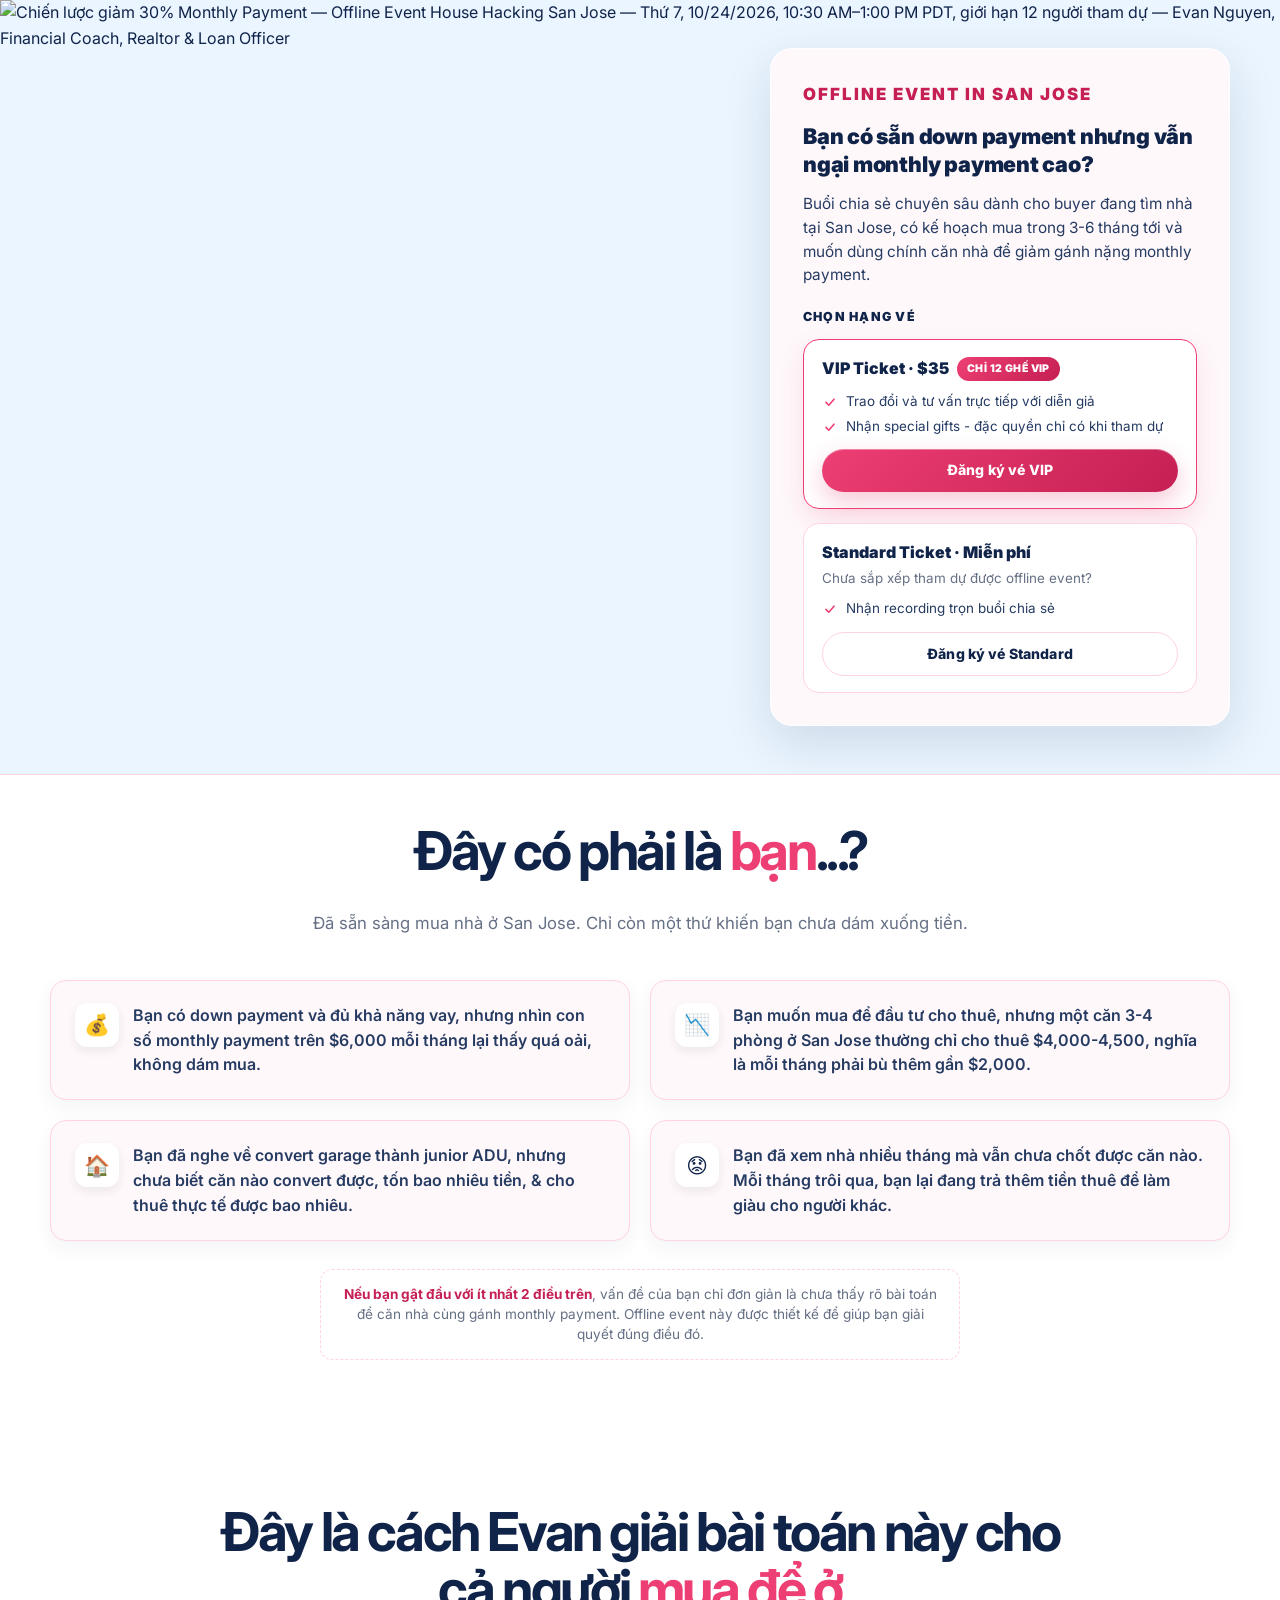
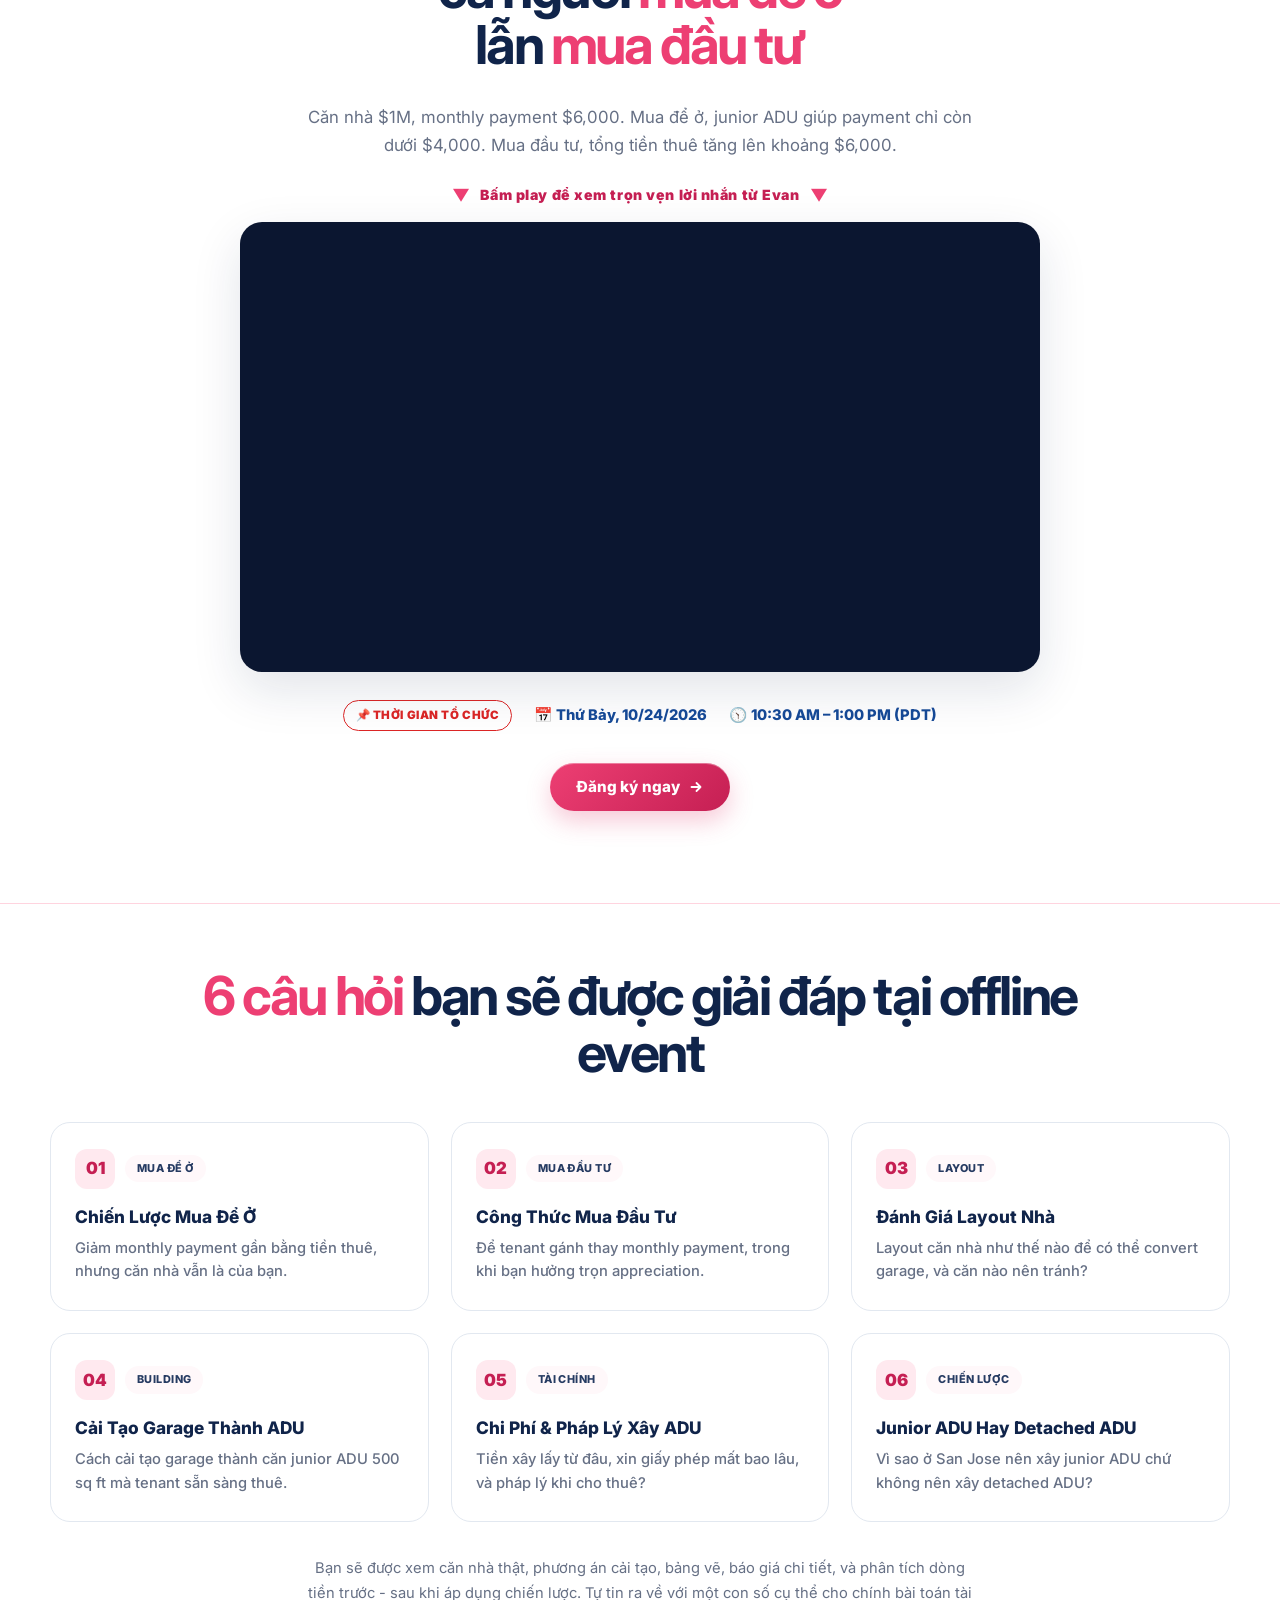
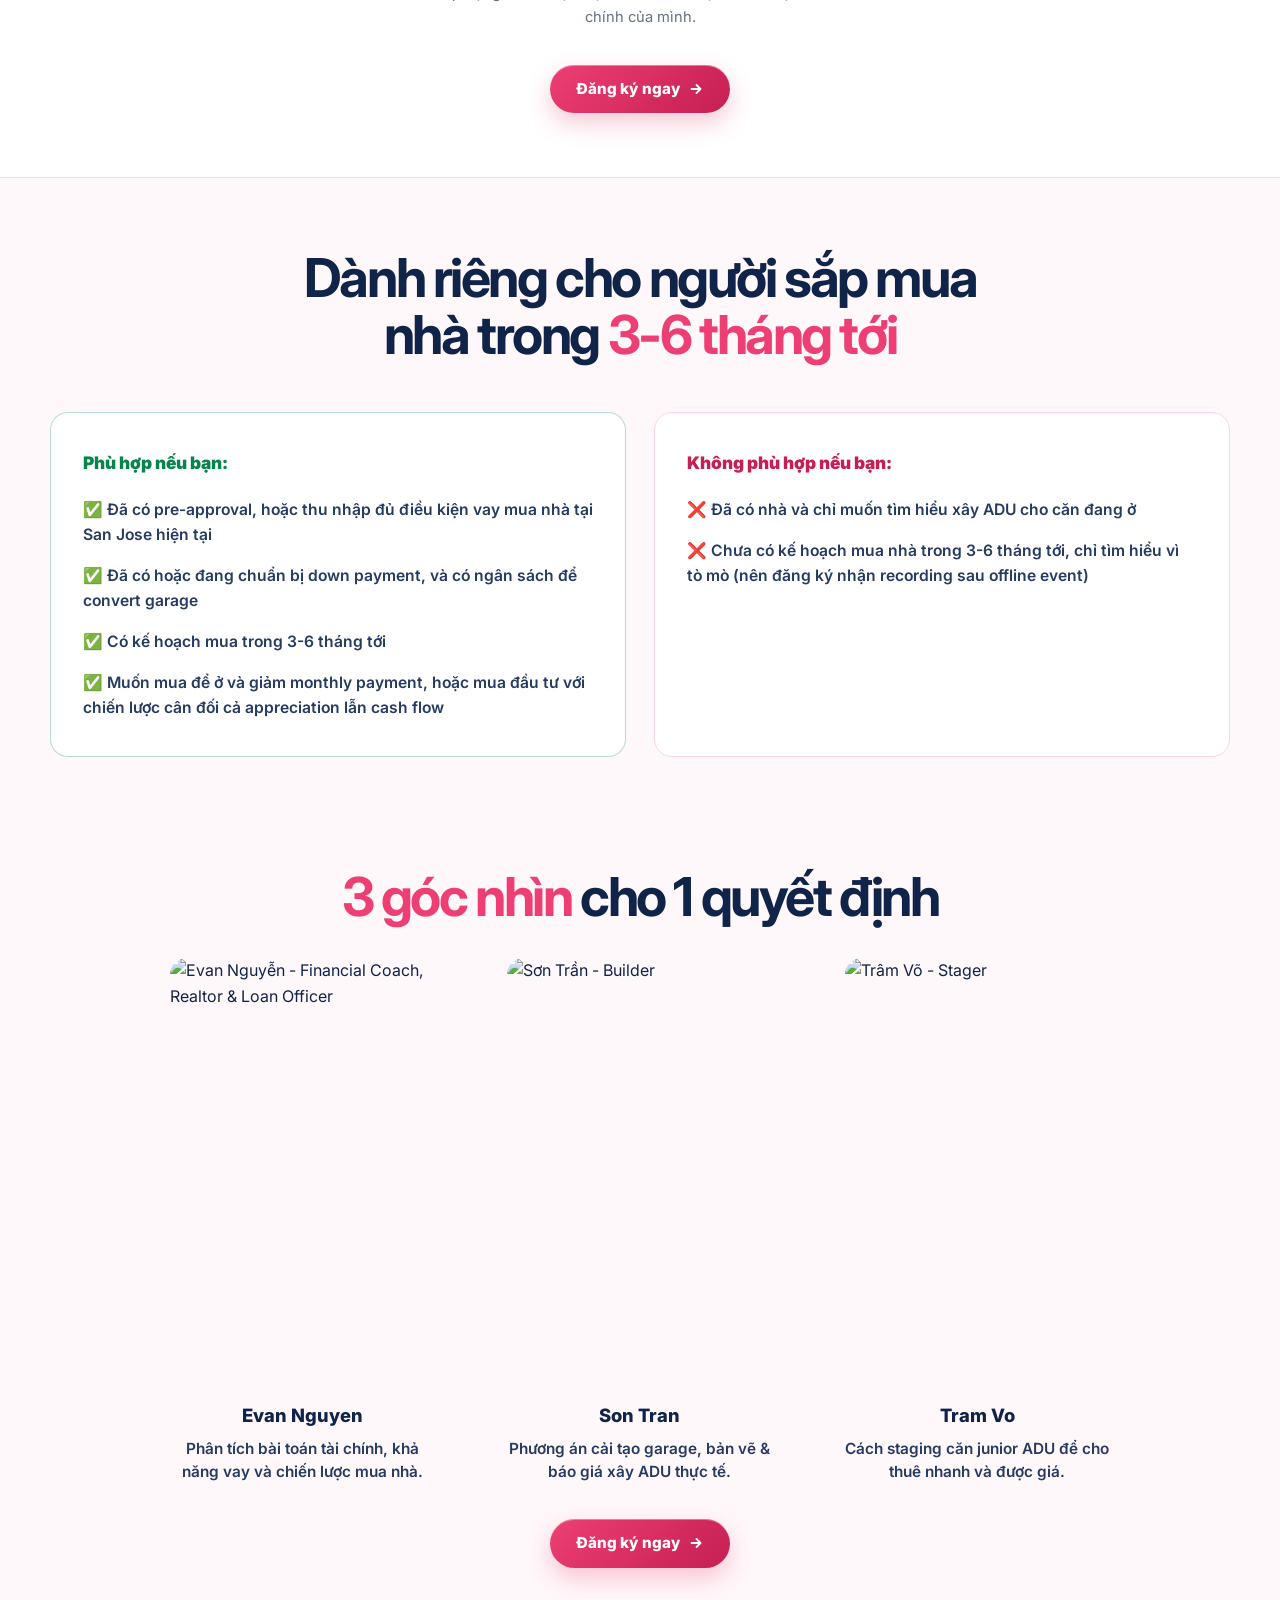
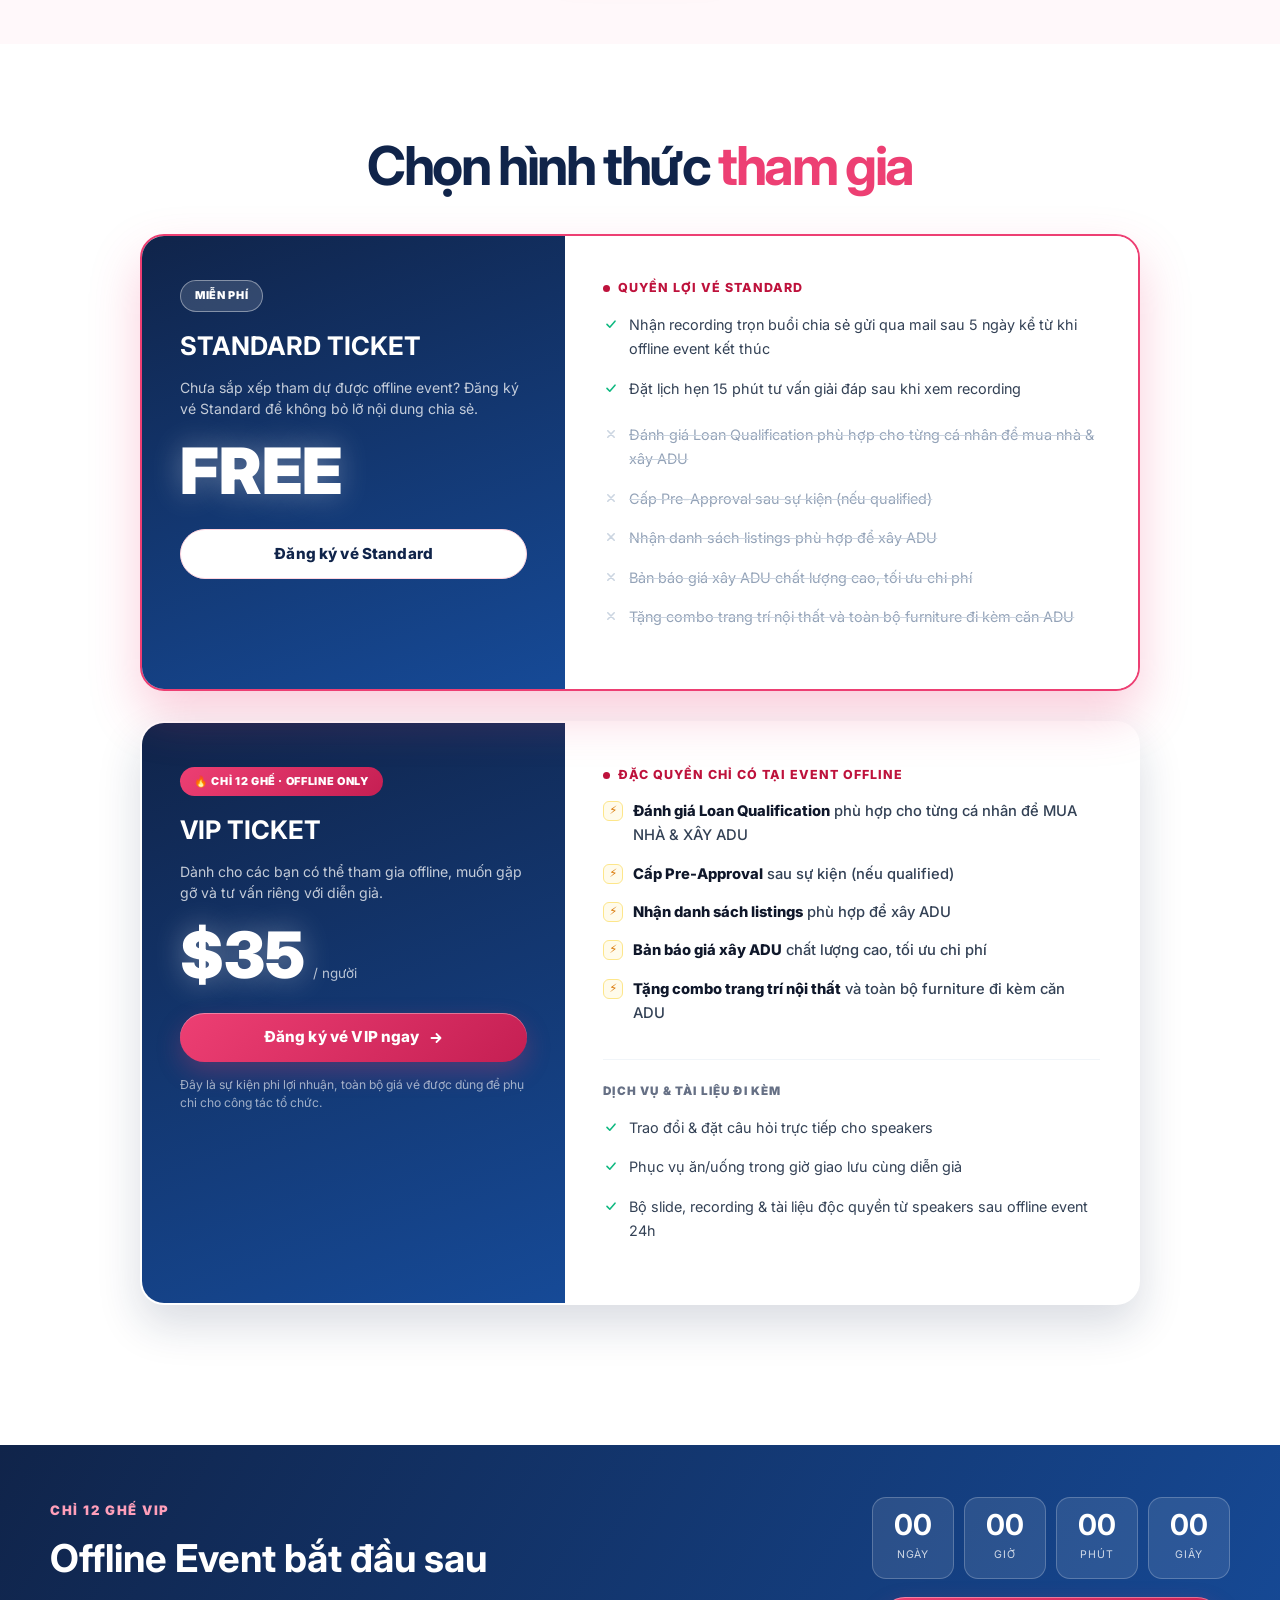
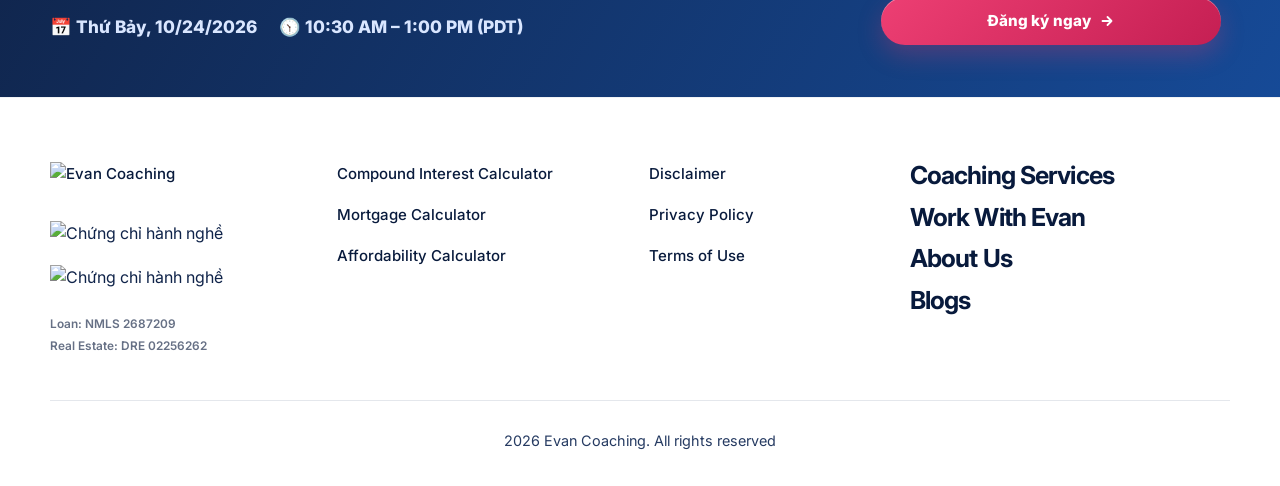
==== index.html @ 634e678f "Scroll hero ticket CTAs to their matching ticket card Give the Standard/VIP ticket cards ids and poi" ====
<!doctype html>
<html lang="vi">
<head>
  <meta charset="utf-8">
  <meta name="viewport" content="width=device-width,initial-scale=1">
  <title>Chiến Lược Mua Nhà Năm 2026 &amp; Giải Pháp Giảm 30% Monthly Payment</title>
  <meta name="description" content="Sự kiện House Hacking tại San Jose: chiến lược convert garage để giảm payment và tối ưu dòng tiền bất động sản.">
  <link rel="icon" href="./favicon.svg" type="image/svg+xml">
  <link rel="stylesheet" href="./styles.css">
  <!-- Meta Pixel Code -->
  <script src="/pixel-base.js"></script>
  <!-- End Meta Pixel Code -->
  <meta name="facebook-domain-verification" content="yif4pn6jmmkmnl0z7to4bw7xa4xt41" />
  <!-- Start of HubSpot Embed Code -->
  <script type="text/javascript" id="hs-script-loader" async defer src="//js.hs-scripts.com/43616350.js"></script>
  <!-- End of HubSpot Embed Code -->
</head>
<body>
<noscript><img height="1" width="1" style="display:none"
src="https://www.facebook.com/tr?id=529476062863594&ev=PageView&noscript=1"
/></noscript>
  <main>
    <section class="hero" id="event-hero" aria-labelledby="mobile-hero-title">
      <style>
        @media (max-width: 767px) {
          #event-hero .hero-shell { text-align: center; }
          #event-hero .hero-mobile-copy { text-align: center; }
          #event-hero .hero-mobile-copy .event-pill,
          #event-hero #mobile-hero-title,
          #event-hero .hero-mobile-copy .hero-subtitle,
          #event-hero .hero-mobile-highlights { display: none !important; }
          #event-hero .hero-info { margin-top: 28px; text-align: left; }
        }
      </style>
      <picture>
        <source media="(min-width: 768px)" srcset="https://cdn.prod.website-files.com/65b4f55f4b8e99cd2da141c5/6ab639b26febecf0d09ad332_lp-new-hero.webp">
        <img class="hero-bg" src="https://cdn.prod.website-files.com/65b4f55f4b8e99cd2da141c5/6ab639b1a31d9735600d4b42_OPT%20-%20Social.webp" alt="Chiến lược giảm 30% Monthly Payment — Offline Event House Hacking San Jose — Thứ 7, 10/24/2026, 10:30 AM–1:00 PM PDT, giới hạn 12 người tham dự — Evan Nguyen, Financial Coach, Realtor &amp; Loan Officer">
      </picture>
      <div class="container hero-shell">
        <div class="hero-mobile-copy">
          <img class="mobile-brand-logo" src="https://ik.imagekit.io/evancoaching/Event%20Offline%2010.26/Logo%20EVC.png" alt="Evan Coaching">
          <img class="mobile-hero-poster" src="https://cdn.prod.website-files.com/65b4f55f4b8e99cd2da141c5/6ab639b1a31d9735600d4b42_OPT%20-%20Social.webp" alt="Offline Event House Hacking San Jose">
          <span class="event-pill">OFFLINE EVENT · SAN JOSE</span>
          <div id="mobile-hero-title">
            <span class="headline-lead">Chiến lược giảm</span>
            <strong>30%</strong>
            <span class="headline-payment">Monthly payment</span>
          </div>
          <p class="hero-subtitle">House Hacking: mua nhà và convert garage để căn nhà cùng bạn gánh mortgage.</p>
          <ul class="hero-mobile-highlights">
            <li>Giảm áp lực payment</li>
            <li>Tối ưu dòng tiền</li>
            <li>Case study cùng Builder</li>
          </ul>
        </div>
        <div class="hero-info">
          <p class="eyebrow">Offline event in San Jose</p>
          <p class="hero-info-title">Bạn có sẵn down payment nhưng vẫn ngại monthly payment cao?</p>
          <p class="hero-info-subtitle">Buổi chia sẻ chuyên sâu dành cho buyer đang tìm nhà tại San Jose, có kế hoạch mua trong 3-6 tháng tới và muốn dùng chính căn nhà để giảm gánh nặng monthly payment.</p>
          <p class="hero-ticket-label">Chọn hạng vé</p>
          <div class="hero-ticket-cards">
            <article class="hero-ticket-card hero-ticket-vip">
              <div class="hero-ticket-card-head">
                <h3>VIP Ticket · $35</h3>
                <span class="hero-ticket-badge">Chỉ 12 ghế VIP</span>
              </div>
              <ul class="hero-ticket-list">
                <li><svg class="hero-ticket-check" width="16" height="16" viewBox="0 0 20 20" fill="none" aria-hidden="true"><path d="M5 10.5L8.5 14L15 6.5" stroke="currentColor" stroke-width="2" stroke-linecap="round" stroke-linejoin="round"/></svg><span>Trao đổi và tư vấn trực tiếp với diễn giả</span></li>
                <li><svg class="hero-ticket-check" width="16" height="16" viewBox="0 0 20 20" fill="none" aria-hidden="true"><path d="M5 10.5L8.5 14L15 6.5" stroke="currentColor" stroke-width="2" stroke-linecap="round" stroke-linejoin="round"/></svg><span>Nhận special gifts - đặc quyền chỉ có khi tham dự</span></li>
              </ul>
              <a class="btn full" href="#ticket-vip" data-track-content="hero-vip-ticket">Đăng ký vé VIP</a>
            </article>
            <article class="hero-ticket-card hero-ticket-standard">
              <h3>Standard Ticket · Miễn phí</h3>
              <p class="hero-ticket-note">Chưa sắp xếp tham dự được offline event?</p>
              <ul class="hero-ticket-list">
                <li><svg class="hero-ticket-check" width="16" height="16" viewBox="0 0 20 20" fill="none" aria-hidden="true"><path d="M5 10.5L8.5 14L15 6.5" stroke="currentColor" stroke-width="2" stroke-linecap="round" stroke-linejoin="round"/></svg><span>Nhận recording trọn buổi chia sẻ</span></li>
              </ul>
              <a class="btn secondary full" href="#ticket-standard" data-track-content="hero-standard-ticket">Đăng ký vé Standard</a>
            </article>
          </div>
        </div>
      </div>
    </section>

    <section class="who-section" aria-labelledby="who-title">
      <div class="container">
        <h2 class="section-title" id="who-title">Đây có phải là <span class="accent">bạn</span>...?</h2>
        <p class="section-lede">Đã sẵn sàng mua nhà ở San Jose. Chỉ còn một thứ khiến bạn chưa dám xuống tiền.</p>
        <div class="who-grid reveal-grid">
          <article class="who-card reveal-card"><span class="who-icon">💰</span><p>Bạn có down payment và đủ khả năng vay, nhưng nhìn con số monthly payment trên $6,000 mỗi tháng lại thấy quá oải, không dám mua.</p></article>
          <article class="who-card reveal-card"><span class="who-icon">📉</span><p>Bạn muốn mua để đầu tư cho thuê, nhưng một căn 3-4 phòng ở San Jose thường chỉ cho thuê $4,000-4,500, nghĩa là mỗi tháng phải bù thêm gần $2,000.</p></article>
          <article class="who-card reveal-card"><span class="who-icon">🏠</span><p>Bạn đã nghe về convert garage thành junior ADU, nhưng chưa biết căn nào convert được, tốn bao nhiêu tiền, &amp; cho thuê thực tế được bao nhiêu.</p></article>
          <article class="who-card reveal-card"><span class="who-icon">😟</span><p>Bạn đã xem nhà nhiều tháng mà vẫn chưa chốt được căn nào. Mỗi tháng trôi qua, bạn lại đang trả thêm tiền thuê để làm giàu cho người khác.</p></article>
        </div>
        <p class="fit-note"><strong>Nếu bạn gật đầu với ít nhất 2 điều trên</strong>, vấn đề của bạn chỉ đơn giản là chưa thấy rõ bài toán để căn nhà cùng gánh monthly payment. Offline event này được thiết kế để giúp bạn giải quyết đúng điều đó.</p>
      </div>
    </section>

    <section class="countdown-section">
      <div class="container countdown-grid">
        <div>
          <p class="eyebrow">Chỉ 12 ghế VIP</p>
          <h2>Offline Event bắt đầu sau</h2>
          <div class="event-details prominent-details">
            <span>📅 Thứ Bảy, 10/24/2026</span>
            <span>🕥 10:30 AM – 1:00 PM (PDT)</span>
          </div>
        </div>
        <div class="countdown-timer-col">
          <div class="timer" data-countdown aria-label="Thời gian còn lại">
            <div class="time-box"><strong data-days>00</strong><span>NGÀY</span></div>
            <div class="time-box"><strong data-hours>00</strong><span>GIỜ</span></div>
            <div class="time-box"><strong data-minutes>00</strong><span>PHÚT</span></div>
            <div class="time-box"><strong data-seconds>00</strong><span>GIÂY</span></div>
          </div>
          <a class="btn countdown-cta" href="#ticket" data-track-content="countdown-cta">Đăng ký ngay<svg class="btn-arrow" width="16" height="16" viewBox="0 0 16 16" fill="none" aria-hidden="true"><path d="M3.5 8H12.5M12.5 8L8.5 4M12.5 8L8.5 12" stroke="currentColor" stroke-width="1.8" stroke-linecap="round" stroke-linejoin="round"/></svg></a>
        </div>
      </div>
    </section>

    <section class="solution-section">
      <div class="container">
        <h2 class="section-title">Đây là cách Evan giải bài toán này cho cả người <span class="accent">mua để ở</span><br class="line-break-desktop"> lẫn <span class="accent">mua đầu tư</span></h2>
        <p class="section-lede">Căn nhà $1M, monthly payment $6,000. Mua để ở, junior ADU giúp payment chỉ còn dưới $4,000. Mua đầu tư, tổng tiền thuê tăng lên khoảng $6,000.</p>
        <p class="video-hook"><span aria-hidden="true">▼</span> Bấm play để xem trọn vẹn lời nhắn từ Evan <span aria-hidden="true">▼</span></p>
        <div class="video-wrap">
          <iframe id="event-video" title="Video chiến lược House Hacking của Evan" src="https://player.vdocipher.com/v2/?otp=20160313versASE3232lh6zQ0vHzxX0xeXJzwF3TpNTN5ukqBciKtCC2L38oEy0e&amp;playbackInfo=eyJ2aWRlb0lkIjoiMmQyZjBlOGM2ZDViNDJjYjhmODJjMmY3NmJjZWQxOGQifQ==" allow="encrypted-media; picture-in-picture" referrerpolicy="strict-origin-when-cross-origin" allowfullscreen></iframe>
        </div>
        <div class="video-pin-info">
          <span class="video-pin-badge">📌 Thời gian tổ chức</span>
          <span class="video-pin-item">📅 <strong>Thứ Bảy, 10/24/2026</strong></span>
          <span class="video-pin-item">🕥 <strong>10:30 AM – 1:00 PM (PDT)</strong></span>
        </div>
        <a class="btn video-cta" href="#ticket" data-track-content="solution-cta">Đăng ký ngay<svg class="btn-arrow" width="16" height="16" viewBox="0 0 16 16" fill="none" aria-hidden="true"><path d="M3.5 8H12.5M12.5 8L8.5 4M12.5 8L8.5 12" stroke="currentColor" stroke-width="1.8" stroke-linecap="round" stroke-linejoin="round"/></svg></a>
      </div>
    </section>

    <section class="agenda-section" aria-labelledby="agenda-title">
      <div class="container">
        <div class="agenda-head">
          <h2 class="section-title" id="agenda-title"><span class="accent">6 câu hỏi</span> bạn sẽ được giải đáp tại offline event</h2>
        </div>
        <div class="agenda-grid">
          <article class="agenda-card reveal-card">
            <div class="agenda-card-head">
              <span class="agenda-num">01</span>
              <span class="agenda-tag">Mua để ở</span>
            </div>
            <h3>Chiến Lược Mua Để Ở</h3>
            <p>Giảm monthly payment gần bằng tiền thuê, nhưng căn nhà vẫn là của bạn.</p>
          </article>
          <article class="agenda-card reveal-card">
            <div class="agenda-card-head">
              <span class="agenda-num">02</span>
              <span class="agenda-tag">Mua đầu tư</span>
            </div>
            <h3>Công Thức Mua Đầu Tư</h3>
            <p>Để tenant gánh thay monthly payment, trong khi bạn hưởng trọn appreciation.</p>
          </article>
          <article class="agenda-card reveal-card">
            <div class="agenda-card-head">
              <span class="agenda-num">03</span>
              <span class="agenda-tag">Layout</span>
            </div>
            <h3>Đánh Giá Layout Nhà</h3>
            <p>Layout căn nhà như thế nào để có thể convert garage, và căn nào nên tránh?</p>
          </article>
          <article class="agenda-card reveal-card">
            <div class="agenda-card-head">
              <span class="agenda-num">04</span>
              <span class="agenda-tag">Building</span>
            </div>
            <h3>Cải Tạo Garage Thành ADU</h3>
            <p>Cách cải tạo garage thành căn junior ADU 500 sq ft mà tenant sẵn sàng thuê.</p>
          </article>
          <article class="agenda-card reveal-card">
            <div class="agenda-card-head">
              <span class="agenda-num">05</span>
              <span class="agenda-tag">Tài chính</span>
            </div>
            <h3>Chi Phí &amp; Pháp Lý Xây ADU</h3>
            <p>Tiền xây lấy từ đâu, xin giấy phép mất bao lâu, và pháp lý khi cho thuê?</p>
          </article>
          <article class="agenda-card reveal-card">
            <div class="agenda-card-head">
              <span class="agenda-num">06</span>
              <span class="agenda-tag">Chiến lược</span>
            </div>
            <h3>Junior ADU Hay Detached ADU</h3>
            <p>Vì sao ở San Jose nên xây junior ADU chứ không nên xây detached ADU?</p>
          </article>
        </div>
        <p class="agenda-note">Bạn sẽ được xem căn nhà thật, phương án cải tạo, bảng vẽ, báo giá chi tiết, và phân tích dòng tiền trước - sau khi áp dụng chiến lược. Tự tin ra về với một con số cụ thể cho chính bài toán tài chính của mình.</p>
        <div class="agenda-cta-wrap">
          <a href="#ticket" class="btn agenda-cta" data-track-content="agenda-cta">Đăng ký ngay<svg class="btn-arrow" width="16" height="16" viewBox="0 0 16 16" fill="none" aria-hidden="true"><path d="M3.5 8H12.5M12.5 8L8.5 4M12.5 8L8.5 12" stroke="currentColor" stroke-width="1.8" stroke-linecap="round" stroke-linejoin="round"/></svg></a>
        </div>
      </div>
    </section>

    <section class="audience-section" aria-labelledby="audience-title">
      <div class="container">
        <h2 class="section-title" id="audience-title">Dành riêng cho người sắp mua nhà trong <span class="accent">3-6 tháng tới</span></h2>
        <div class="audience-grid">
          <div class="audience-col audience-fit">
            <span class="audience-col-title">Phù hợp nếu bạn:</span>
            <ul class="audience-list">
              <li>✅ Đã có pre-approval, hoặc thu nhập đủ điều kiện vay mua nhà tại San Jose hiện tại</li>
              <li>✅ Đã có hoặc đang chuẩn bị down payment, và có ngân sách để convert garage</li>
              <li>✅ Có kế hoạch mua trong 3-6 tháng tới</li>
              <li>✅ Muốn mua để ở và giảm monthly payment, hoặc mua đầu tư với chiến lược cân đối cả appreciation lẫn cash flow</li>
            </ul>
          </div>
          <div class="audience-col audience-unfit">
            <span class="audience-col-title">Không phù hợp nếu bạn:</span>
            <ul class="audience-list">
              <li>❌ Đã có nhà và chỉ muốn tìm hiểu xây ADU cho căn đang ở</li>
              <li>❌ Chưa có kế hoạch mua nhà trong 3-6 tháng tới, chỉ tìm hiểu vì tò mò (nên đăng ký nhận recording sau offline event)</li>
            </ul>
          </div>
        </div>
      </div>
    </section>

    <section class="speakers-section" aria-labelledby="speakers-title">
      <div class="container">
        <div class="speakers-head">
          <h2 class="section-title" id="speakers-title"><span class="accent">3 góc nhìn</span> cho 1 quyết định</h2>
        </div>
        <div class="speaker-grid" aria-label="Diễn giả của sự kiện House Hacking San Jose">
          <article class="speaker-card reveal-card">
            <img src="https://cdn.prod.website-files.com/65b4f55f4b8e99cd2da141c5/6ab6ae3ecdbe343dc570ac61_speaker%20(2).png" alt="Evan Nguyễn - Financial Coach, Realtor & Loan Officer" loading="lazy">
            <div class="speaker-caption"><strong>Evan Nguyen</strong><span>Phân tích bài toán tài chính, khả năng vay và chiến lược mua nhà.</span></div>
          </article>
          <article class="speaker-card reveal-card">
            <img src="https://cdn.prod.website-files.com/65b4f55f4b8e99cd2da141c5/6ab6ae3e894e95e5b047d0b3_speaker%20(1).png" alt="Sơn Trần - Builder" loading="lazy">
            <div class="speaker-caption"><strong>Son Tran</strong><span>Phương án cải tạo garage, bản vẽ &amp; báo giá xây ADU thực tế.</span></div>
          </article>
          <article class="speaker-card reveal-card">
            <img src="https://cdn.prod.website-files.com/65b4f55f4b8e99cd2da141c5/6ab6ae3da67124e1fbed2d55_speaker%20(3).png" alt="Trâm Võ - Stager" loading="lazy">
            <div class="speaker-caption"><strong>Tram Vo</strong><span>Cách staging căn junior ADU để cho thuê nhanh và được giá.</span></div>
          </article>
        </div>
        <div class="agenda-cta-wrap">
          <a href="#ticket" class="btn" data-track-content="speakers-cta">Đăng ký ngay<svg class="btn-arrow" width="16" height="16" viewBox="0 0 16 16" fill="none" aria-hidden="true"><path d="M3.5 8H12.5M12.5 8L8.5 4M12.5 8L8.5 12" stroke="currentColor" stroke-width="1.8" stroke-linecap="round" stroke-linejoin="round"/></svg></a>
        </div>
      </div>
    </section>

    <section class="tickets-section" id="ticket" aria-labelledby="tickets-title">
      <div class="container">
        <div class="tickets-head">
          <h2 class="section-title" id="tickets-title">Chọn hình thức <span class="accent">tham gia</span></h2>
        </div>
        <div class="tickets-cards">
          <article id="ticket-standard" class="ticket-card ticket-card-standard vip-feature-card is-highlighted">
            <div class="vip-feature-left">
              <span class="vip-feature-badge vip-feature-badge-outline">MIỄN PHÍ</span>
              <h3>STANDARD TICKET</h3>
              <p class="vip-feature-sub">Chưa sắp xếp tham dự được offline event? Đăng ký vé Standard để không bỏ lỡ nội dung chia sẻ.</p>
              <div class="price price-lg"><strong>FREE</strong></div>
              <a class="btn secondary full" href="./standard/" data-track-content="standard-ticket">Đăng ký vé Standard</a>
            </div>
            <div class="vip-feature-right">
              <div class="vip-highlight">
                <h4 class="vip-highlight-title">QUYỀN LỢI VÉ STANDARD</h4>
                <ul class="perks">
                  <li><svg class="perk-check" width="16" height="16" viewBox="0 0 20 20" fill="none" aria-hidden="true"><path d="M5 10.5L8.5 14L15 6.5" stroke="currentColor" stroke-width="2" stroke-linecap="round" stroke-linejoin="round"/></svg><span>Nhận recording trọn buổi chia sẻ gửi qua mail sau 5 ngày kể từ khi offline event kết thúc</span></li>
                  <li><svg class="perk-check" width="16" height="16" viewBox="0 0 20 20" fill="none" aria-hidden="true"><path d="M5 10.5L8.5 14L15 6.5" stroke="currentColor" stroke-width="2" stroke-linecap="round" stroke-linejoin="round"/></svg><span>Đặt lịch hẹn 15 phút tư vấn giải đáp sau khi xem recording</span></li>
                </ul>
              </div>
              <ul class="perks-x">
                <li><svg class="perk-x" width="16" height="16" viewBox="0 0 20 20" fill="none" aria-hidden="true"><path d="M6 6L14 14M14 6L6 14" stroke="currentColor" stroke-width="2" stroke-linecap="round" stroke-linejoin="round"/></svg><span>Đánh giá Loan Qualification phù hợp cho từng cá nhân để mua nhà &amp; xây ADU</span></li>
                <li><svg class="perk-x" width="16" height="16" viewBox="0 0 20 20" fill="none" aria-hidden="true"><path d="M6 6L14 14M14 6L6 14" stroke="currentColor" stroke-width="2" stroke-linecap="round" stroke-linejoin="round"/></svg><span>Cấp Pre-Approval sau sự kiện (nếu qualified)</span></li>
                <li><svg class="perk-x" width="16" height="16" viewBox="0 0 20 20" fill="none" aria-hidden="true"><path d="M6 6L14 14M14 6L6 14" stroke="currentColor" stroke-width="2" stroke-linecap="round" stroke-linejoin="round"/></svg><span>Nhận danh sách listings phù hợp để xây ADU</span></li>
                <li><svg class="perk-x" width="16" height="16" viewBox="0 0 20 20" fill="none" aria-hidden="true"><path d="M6 6L14 14M14 6L6 14" stroke="currentColor" stroke-width="2" stroke-linecap="round" stroke-linejoin="round"/></svg><span>Bản báo giá xây ADU chất lượng cao, tối ưu chi phí</span></li>
                <li><svg class="perk-x" width="16" height="16" viewBox="0 0 20 20" fill="none" aria-hidden="true"><path d="M6 6L14 14M14 6L6 14" stroke="currentColor" stroke-width="2" stroke-linecap="round" stroke-linejoin="round"/></svg><span>Tặng combo trang trí nội thất và toàn bộ furniture đi kèm căn ADU</span></li>
              </ul>
            </div>
          </article>
          <article id="ticket-vip" class="ticket-card ticket-card-vip vip-feature-card">
            <div class="vip-feature-left">
              <span class="vip-feature-badge">🔥 CHỈ 12 GHẾ · OFFLINE ONLY</span>
              <h3>VIP TICKET</h3>
              <p class="vip-feature-sub">Dành cho các bạn có thể tham gia offline, muốn gặp gỡ và tư vấn riêng với diễn giả.</p>
              <div class="price price-lg"><strong>$35</strong><span>/ người</span></div>
              <a class="btn full" href="./vip/" data-track-content="vip-ticket">Đăng ký vé VIP ngay<svg class="btn-arrow" width="16" height="16" viewBox="0 0 16 16" fill="none" aria-hidden="true"><path d="M3.5 8H12.5M12.5 8L8.5 4M12.5 8L8.5 12" stroke="currentColor" stroke-width="1.8" stroke-linecap="round" stroke-linejoin="round"/></svg></a>
              <p class="vip-feature-note">Đây là sự kiện phi lợi nhuận, toàn bộ giá vé được dùng để phụ chi cho công tác tổ chức.</p>
            </div>
            <div class="vip-feature-right">
              <div class="vip-highlight">
                <h4 class="vip-highlight-title">ĐẶC QUYỀN CHỈ CÓ TẠI EVENT OFFLINE</h4>
                <ul class="vip-highlight-list">
                  <li><span class="vip-highlight-icon">⚡</span><span><strong>Đánh giá Loan Qualification</strong> phù hợp cho từng cá nhân để MUA NHÀ &amp; XÂY ADU</span></li>
                  <li><span class="vip-highlight-icon">⚡</span><span><strong>Cấp Pre-Approval</strong> sau sự kiện (nếu qualified)</span></li>
                  <li><span class="vip-highlight-icon">⚡</span><span><strong>Nhận danh sách listings</strong> phù hợp để xây ADU</span></li>
                  <li><span class="vip-highlight-icon">⚡</span><span><strong>Bản báo giá xây ADU</strong> chất lượng cao, tối ưu chi phí</span></li>
                  <li><span class="vip-highlight-icon">⚡</span><span><strong>Tặng combo trang trí nội thất</strong> và toàn bộ furniture đi kèm căn ADU</span></li>
                </ul>
              </div>
              <div>
                <h4 class="vip-perks-title">DỊCH VỤ &amp; TÀI LIỆU ĐI KÈM</h4>
                <ul class="perks">
                  <li><svg class="perk-check" width="16" height="16" viewBox="0 0 20 20" fill="none" aria-hidden="true"><path d="M5 10.5L8.5 14L15 6.5" stroke="currentColor" stroke-width="2" stroke-linecap="round" stroke-linejoin="round"/></svg><span>Trao đổi &amp; đặt câu hỏi trực tiếp cho speakers</span></li>
                  <li><svg class="perk-check" width="16" height="16" viewBox="0 0 20 20" fill="none" aria-hidden="true"><path d="M5 10.5L8.5 14L15 6.5" stroke="currentColor" stroke-width="2" stroke-linecap="round" stroke-linejoin="round"/></svg><span>Phục vụ ăn/uống trong giờ giao lưu cùng diễn giả</span></li>
                  <li><svg class="perk-check" width="16" height="16" viewBox="0 0 20 20" fill="none" aria-hidden="true"><path d="M5 10.5L8.5 14L15 6.5" stroke="currentColor" stroke-width="2" stroke-linecap="round" stroke-linejoin="round"/></svg><span>Bộ slide, recording &amp; tài liệu độc quyền từ speakers sau offline event 24h</span></li>
                </ul>
              </div>
            </div>
          </article>
        </div>
      </div>
    </section>

  </main>

  <div class="mobile-sticky-cta" data-mobile-sticky-cta>
    <a class="btn full" href="#ticket" data-track-content="mobile-sticky-cta">Đăng ký ngay<svg class="btn-arrow" width="16" height="16" viewBox="0 0 16 16" fill="none" aria-hidden="true"><path d="M3.5 8H12.5M12.5 8L8.5 4M12.5 8L8.5 12" stroke="currentColor" stroke-width="1.8" stroke-linecap="round" stroke-linejoin="round"/></svg></a>
  </div>

  <footer class="site-footer">
    <div class="container">
      <div class="footer-grid">
        <div class="footer-col footer-brand">
          <a class="footer-logo" href="https://www.evancoaching.net/" aria-label="Evan Coaching"><img src="https://ik.imagekit.io/evancoaching/Event%20Offline%2010.26/Logo%20EVC.png" alt="Evan Coaching"></a>
          <div class="footer-certs">
            <img src="https://ik.imagekit.io/nguyenevc/footer-logo%20(2).png" alt="Chứng chỉ hành nghề" loading="lazy">
            <img src="https://ik.imagekit.io/nguyenevc/footer-logo%20(1).png" alt="Chứng chỉ hành nghề" loading="lazy">
          </div>
          <div class="footer-license">
            <span>Loan: NMLS 2687209</span>
            <span>Real Estate: DRE 02256262</span>
          </div>
        </div>
        <nav class="footer-col" aria-label="Công cụ"><a href="https://compound.evancoaching.net/">Compound Interest Calculator</a><a href="https://mortgage.evancoaching.net/">Mortgage Calculator</a><a href="https://afford.evancoaching.net/">Affordability Calculator</a></nav>
        <nav class="footer-col" aria-label="Pháp lý"><a href="https://www.evancoaching.net/legal-pages/disclaimer">Disclaimer</a><a href="https://www.evancoaching.net/legal-pages/privacy-policy">Privacy Policy</a><a href="https://www.evancoaching.net/legal-pages/terms-of-use">Terms of Use</a></nav>
        <nav class="footer-col footer-primary" aria-label="Evan Coaching"><a href="https://www.evancoaching.net/#coaching">Coaching Services</a><a href="https://www.evanestate.com/">Work With Evan</a><a href="https://evan-coaching.webflow.io/about-us">About Us</a><a href="https://evan-coaching.webflow.io/blog">Blogs</a></nav>
      </div>
      <div class="copyright">2026 Evan Coaching. All rights reserved</div>
    </div>
  </footer>
  <script src="./app.js"></script>
</body>
</html>
---- styles.css ----
@import url('https://fonts.googleapis.com/css2?family=Inter:wght@400;500;600;700;800;900&display=swap');

:root {
  --ink: #10244a;
  --ink-2: #263b62;
  --blue: #164a97;
  --pink: #ed3f73;
  --pink-dark: #c51f53;
  --rose-50: #fff8fa;
  --rose-100: #ffe9ef;
  --rose-200: #ffd4df;
  --muted: #667085;
  --white: #ffffff;
  --shadow: 0 18px 50px rgba(16, 36, 74, .12);
}

* { box-sizing: border-box; }
html { scroll-behavior: smooth; }
body {
  margin: 0;
  color: var(--ink);
  background: #fff;
  font-family: Inter, system-ui, -apple-system, BlinkMacSystemFont, "Segoe UI", sans-serif;
  font-size: 16px;
  line-height: 1.6;
}
img { display: block; max-width: 100%; }
a { color: inherit; }
button, input, select { font: inherit; }
.container { width: min(1180px, calc(100% - 40px)); margin: 0 auto; }
.eyebrow {
  margin: 0 0 14px;
  color: var(--pink-dark);
  font-size: .82rem;
  font-weight: 900;
  letter-spacing: .12em;
  text-transform: uppercase;
}
.hero-info .eyebrow { font-size: 1.05rem; }
.section-title { margin: 0; font-size: clamp(1.9rem, 4.2vw, 3.35rem); line-height: 1.06; letter-spacing: -.045em; }
.section-lede { margin: 30px auto 0; max-width: 680px; color: var(--muted); font-size: 1.05rem; line-height: 1.65; }
.btn {
  display: inline-flex;
  align-items: center;
  justify-content: center;
  gap: 8px;
  min-height: 48px;
  padding: 12px 26px;
  border: 0;
  border-radius: 999px;
  color: white;
  background: linear-gradient(135deg, var(--pink), var(--pink-dark));
  box-shadow: 0 10px 25px rgba(227, 62, 110, .28), inset 0 1px 0 rgba(255,255,255,.35);
  font-size: .95rem;
  font-weight: 800;
  letter-spacing: .01em;
  text-decoration: none;
  cursor: pointer;
  transition: transform .2s ease, box-shadow .2s ease;
}
.btn:hover { transform: translateY(-2px); background: var(--pink-dark); box-shadow: 0 14px 30px rgba(227, 62, 110, .34), inset 0 1px 0 rgba(255,255,255,.35); }
.btn-arrow { flex: none; transition: transform .2s ease; }
.btn:hover .btn-arrow { transform: translateX(3px); }
.btn:focus-visible, input:focus-visible, select:focus-visible, a:focus-visible { outline: 3px solid rgba(22, 74, 151, .35); outline-offset: 3px; }
.btn.secondary { color: var(--ink); background: white; border: 1.5px solid var(--rose-200); box-shadow: inset 0 1px 0 rgba(255,255,255,.6); }
.btn.secondary:hover { color: #fff; background: var(--pink-dark); border-color: var(--pink-dark); }
.btn.full { width: 100%; }

/* Mobile-only sticky bottom CTA */
.mobile-sticky-cta { display: none; }

/* Hero */
.hero { position: relative; overflow: hidden; background: #eaf5ff; }
.hero-bg { position: absolute; inset: 0; width: 100%; height: 100%; object-fit: cover; object-position: 30% center; }
.hero-shell { position: relative; z-index: 3; display: grid; grid-template-columns: 1fr auto; column-gap: 24px; align-items: center; min-height: 500px; padding: 48px 0; }
.hero-mobile-copy { display: none; }
.mobile-brand-logo, .mobile-hero-poster { display: none; }
.hero-info { grid-column: 2; justify-self: end; width: 460px; flex-shrink: 0; margin: 0; padding: clamp(22px, 2.6vw, 32px); border: 1px solid rgba(255,255,255,.8); border-radius: 22px; background: rgba(255,248,250,.93); box-shadow: var(--shadow); backdrop-filter: blur(16px); text-align: left; }
.hero-info-title { margin: 0 0 14px; color: var(--ink); font-size: 1.35rem; font-weight: 900; line-height: 1.3; letter-spacing: -.01em; }
.hero-info-subtitle { margin: 0 0 20px; color: var(--ink-2); font-size: .96rem; line-height: 1.55; }
.hero-info-details { display: grid; gap: 10px; padding: 0; margin: 0 0 24px; list-style: none; }
.hero-info-details li { padding: 12px 14px; border: 1px solid var(--rose-200); border-radius: 12px; color: var(--ink); background: #fff; font-size: .92rem; font-weight: 700; }
.hero-slots-note { margin: 12px 0 22px; color: var(--pink-dark); font-size: .88rem; font-weight: 800; }
.hero-ticket-label { margin: 0 0 12px; color: var(--ink); font-size: .78rem; font-weight: 900; letter-spacing: .1em; text-transform: uppercase; }
.hero-ticket-cards { display: grid; gap: 14px; }
.hero-ticket-card { padding: 16px 18px; border: 1.5px solid var(--rose-200); border-radius: 16px; background: #fff; }
.hero-ticket-card h3 { margin: 0; color: var(--ink); font-size: 1rem; font-weight: 900; }
.hero-ticket-vip { border-color: var(--pink); box-shadow: 0 10px 24px rgba(237,63,115,.14); }
.hero-ticket-card-head { display: flex; flex-wrap: wrap; align-items: center; gap: 8px; margin-bottom: 10px; }
.hero-ticket-badge { padding: 4px 10px; border-radius: 999px; color: #fff; background: linear-gradient(135deg, var(--pink), var(--pink-dark)); font-size: .66rem; font-weight: 900; letter-spacing: .04em; text-transform: uppercase; }
.hero-ticket-standard h3 { margin-bottom: 4px; }
.hero-ticket-note { margin: 0 0 10px; color: var(--muted); font-size: .84rem; line-height: 1.45; }
.hero-ticket-list { display: grid; gap: 6px; padding: 0; margin: 0 0 14px; list-style: none; }
.hero-ticket-list li { display: flex; align-items: flex-start; gap: 8px; color: var(--ink-2); font-size: .84rem; line-height: 1.4; }
.hero-ticket-check { flex: none; margin-top: 2px; color: var(--pink); }
.hero-ticket-card .btn { min-height: 42px; padding: 10px 20px; font-size: .88rem; }

/* Reusable badge + accent + reveal-on-scroll */
.badge-pill { display: inline-flex; width: fit-content; margin: 0 auto 16px; padding: 8px 16px; border: 1px solid var(--rose-200); border-radius: 999px; color: var(--pink-dark); background: var(--rose-100); font-size: .8rem; font-weight: 700; letter-spacing: .02em; }
.accent { color: var(--pink); }
.reveal-card { opacity: 0; transform: translateY(28px); transition: transform .3s ease, box-shadow .3s ease, opacity .6s ease, transform .6s ease; }
.reveal-card.is-visible { opacity: 1; transform: translateY(0); }

/* Intro header (below hero) */
.intro-header { padding: 64px 0 40px; text-align: center; }
.intro-title { margin: 0 auto; max-width: 760px; color: var(--ink); font-size: clamp(2.1rem, 4.8vw, 3.6rem); font-weight: 900; line-height: 1.05; letter-spacing: -.04em; }
.intro-subheading { margin: 20px auto 0; max-width: 680px; color: var(--pink-dark); font-size: clamp(1.4rem, 3vw, 2.15rem); font-weight: 800; line-height: 1.25; letter-spacing: -.01em; }
.intro-subheading .accent { color: var(--pink-dark); }
.intro-lede { margin: 24px auto 0; max-width: 560px; color: var(--muted); font-size: 1rem; line-height: 1.6; }

/* WHO / Pain point */
.who-section { padding: 48px 0 56px; border-top: 1px solid var(--rose-200); text-align: center; }
.who-section .section-title { max-width: 700px; margin: 0 auto; }
.who-grid { display: grid; grid-template-columns: repeat(2, 1fr); gap: 20px; margin-top: 42px; text-align: left; }
.who-card { display: flex; gap: 14px; align-items: flex-start; padding: 22px 24px; border: 1px solid var(--rose-200); border-radius: 16px; background: var(--rose-50); box-shadow: 0 8px 20px rgba(16,36,74,.05); }
.who-icon { display: flex; flex-shrink: 0; align-items: center; justify-content: center; width: 44px; height: 44px; border-radius: 12px; background: #fff; box-shadow: 0 4px 10px rgba(16,36,74,.08); font-size: 1.3rem; }
.who-card p { margin: 0; color: var(--ink-2); font-size: 1rem; font-weight: 600; line-height: 1.55; }

/* Fit / qualifying section */
.fit-section { padding: 56px 0; background: var(--rose-50); text-align: center; }
.fit-section .section-title { max-width: 760px; margin: 0 auto; }
.fit-grid { display: grid; gap: 14px; max-width: 760px; margin: 32px auto 0; text-align: left; }
.fit-item { display: flex; gap: 12px; align-items: flex-start; padding: 16px 20px; border: 1px solid var(--rose-200); border-radius: 14px; background: #fff; }
.fit-item .check { flex-shrink: 0; color: #07854d; font-size: 1.1rem; font-weight: 900; }
.fit-item p { margin: 0; color: var(--ink); font-size: .98rem; font-weight: 700; line-height: 1.5; }
.fit-note { max-width: 640px; margin: 28px auto 0; padding: 14px 18px; border: 1px dashed var(--rose-200); border-radius: 12px; color: var(--muted); font-size: .85rem; line-height: 1.5; }
.fit-note strong { color: var(--pink-dark); }

/* Countdown */
.countdown-section { padding: 52px 0; color: #fff; background: linear-gradient(120deg, #10244a, #164a97); }
.countdown-grid { display: grid; grid-template-columns: 1fr auto; gap: 36px; align-items: center; }
.countdown-section .eyebrow { color: #ff9fba; }
.countdown-section h2 { margin: 0; font-size: clamp(1.55rem, 3vw, 2.4rem); line-height: 1.2; }
.event-details { display: flex; flex-wrap: wrap; gap: 10px 22px; margin-top: 32px; color: #d9e6ff; font-size: .92rem; }
.prominent-details { font-size: 1.08rem; font-weight: 800; }
.timer { display: grid; grid-template-columns: repeat(4, 82px); gap: 10px; }
.time-box { padding: 12px 8px; border: 1px solid rgba(255,255,255,.22); border-radius: 14px; background: rgba(255,255,255,.1); text-align: center; }
.time-box strong { display: block; font-size: 1.8rem; line-height: 1.05; }
.time-box span { font-size: .66rem; letter-spacing: .08em; opacity: .78; }
.countdown-timer-col { display: flex; flex-direction: column; align-items: center; gap: 18px; }
.countdown-cta { width: 100%; max-width: 340px; }

/* Solution / video */
.solution-section { padding: 88px 0 92px; text-align: center; }
.solution-section .section-title { max-width: 860px; margin: 0 auto; }
.video-hook { display: flex; align-items: center; justify-content: center; gap: 10px; margin: 22px auto 0; color: var(--pink-dark); font-size: .88rem; font-weight: 900; letter-spacing: .04em; }
.video-hook span { color: var(--pink); font-size: 1.05rem; animation: video-hook-bounce 1.4s ease-in-out infinite; }
.video-hook span:last-child { animation-delay: .15s; }
@keyframes video-hook-bounce { 0%, 100% { transform: translateY(0); } 50% { transform: translateY(4px); } }
.video-wrap { position: relative; overflow: hidden; max-width: 800px; margin: 14px auto 0; aspect-ratio: 16/9; border-radius: 22px; background: #0b1630; box-shadow: var(--shadow); }
.video-wrap iframe { width: 100%; height: 100%; border: 0; }
.video-timer { display: grid; grid-template-columns: repeat(4, 76px); gap: 10px; justify-content: center; margin: 28px auto 0; }
.video-timer .time-box { padding: 10px 6px; border: 1px solid var(--rose-200); border-radius: 12px; background: var(--rose-50); }
.video-timer .time-box strong { display: block; color: var(--ink); font-size: 1.5rem; line-height: 1.05; }
.video-timer .time-box span { color: var(--muted); font-size: .64rem; letter-spacing: .08em; }
.video-pin-info { display: flex; flex-wrap: wrap; align-items: center; justify-content: center; gap: 10px 22px; margin: 28px auto 0; }
.video-pin-badge { display: inline-flex; align-items: center; gap: 6px; padding: 5px 12px; border-radius: 20px; border: 1.5px solid #dc2626; background: #fff; color: #dc2626; font-size: .72rem; font-weight: 900; letter-spacing: .05em; text-transform: uppercase; }
.video-pin-item { color: var(--muted); font-size: .92rem; font-weight: 600; }
.video-pin-item strong { color: var(--blue); font-weight: 800; }
.video-cta { margin: 32px auto 0; }

.speakers-section { padding: 40px 0 76px; background: var(--rose-50); }
.speakers-head { margin-bottom: 32px; text-align: center; }
.speaker-grid { max-width: 940px; margin: 0 auto; display: grid; grid-template-columns: repeat(3, 1fr); gap: 72px; }
.speaker-card { overflow: hidden; border-radius: 16px; background: none; opacity: 0; transform: translateY(28px); transition: transform .4s ease, opacity .6s ease; }
.speaker-card.is-visible { opacity: 1; transform: translateY(0); }
.speaker-card:hover { transform: translateY(-6px); }
.speaker-card img { display: block; width: 100%; aspect-ratio: 5/8; object-fit: cover; border-radius: 16px; }
.speaker-caption { margin-top: 18px; text-align: center; }
.speaker-caption strong { display: block; margin-bottom: 7px; color: var(--ink); font-size: 1.15rem; font-weight: 800; }
.speaker-caption span { display: -webkit-box; -webkit-box-orient: vertical; -webkit-line-clamp: 2; line-clamp: 2; overflow: hidden; color: var(--ink-2); font-size: .96rem; font-weight: 600; line-height: 1.5; min-height: 2.9em; }

/* Agenda */
.agenda-section { padding: 64px 0 64px; background: #fff; border-top: 1px solid var(--rose-200); }
.agenda-head { margin-bottom: 40px; text-align: center; }
.agenda-section .section-title { max-width: 900px; margin: 0 auto; }
.agenda-grid { display: grid; grid-template-columns: repeat(3, 1fr); gap: 22px; }
.agenda-card { display: flex; flex-direction: column; padding: 26px 24px; border: 1px solid #e2e8f0; border-radius: 20px; background: #fff; opacity: 0; transform: translateY(24px); transition: opacity .6s ease, transform .6s ease, border-color .25s ease, box-shadow .25s ease; }
.agenda-card.is-visible { opacity: 1; transform: translateY(0); }
.agenda-card:hover { border-color: var(--pink); box-shadow: 0 14px 32px rgba(16,36,74,.1); }
.agenda-card-head { display: flex; align-items: center; gap: 10px; margin-bottom: 16px; }
.agenda-num { display: flex; flex: none; align-items: center; justify-content: center; width: 40px; height: 40px; border-radius: 12px; color: var(--pink-dark); background: var(--rose-100); font-size: 1.05rem; font-weight: 900; transition: color .25s ease, background .25s ease; }
.agenda-card:hover .agenda-num { color: #fff; background: linear-gradient(135deg, var(--pink), var(--pink-dark)); }
.agenda-tag { padding: 5px 12px; border-radius: 999px; color: var(--ink-2); background: var(--rose-50); font-size: .68rem; font-weight: 800; letter-spacing: .04em; text-transform: uppercase; }
.agenda-card h3 { margin: 0 0 8px; color: var(--ink); font-size: 1.08rem; font-weight: 800; line-height: 1.4; }
.agenda-card h3 .accent { color: var(--pink); }
.agenda-card p { margin: 0; color: var(--muted); font-size: .92rem; font-weight: 500; line-height: 1.6; }
.agenda-note { max-width: 680px; margin: 34px auto 0; color: var(--muted); font-size: .92rem; line-height: 1.65; text-align: center; }
.agenda-cta-wrap { margin-top: 36px; text-align: center; }

/* Audience fit / not-fit */
.audience-section { padding: 72px 0; background: var(--rose-50); border-top: 1px solid var(--rose-200); text-align: center; }
.audience-section .section-title { max-width: 760px; margin: 0 auto; }
.audience-grid { display: grid; grid-template-columns: repeat(2, 1fr); gap: 28px; margin-top: 48px; text-align: left; }
.audience-col { padding: 36px 32px; border-radius: 18px; background: #fff; border: 1px solid var(--rose-200); }
.audience-col-title { display: block; margin-bottom: 20px; font-size: 1.08rem; font-weight: 900; }
.audience-fit { border-color: rgba(7,133,77,.28); }
.audience-fit .audience-col-title { color: #07854d; }
.audience-unfit .audience-col-title { color: var(--pink-dark); }
.audience-list { display: grid; gap: 16px; margin: 0; padding: 0; list-style: none; }
.audience-list li { color: var(--ink-2); font-size: .98rem; font-weight: 600; line-height: 1.6; }

/* Tickets */
.tickets-section { padding: 94px 0 140px; }
.tickets-head { margin-bottom: 42px; text-align: center; }
.ticket-kicker { color: var(--muted); font-size: .73rem; font-weight: 900; letter-spacing: .1em; }
.price { display: flex; align-items: baseline; gap: 8px; }
.price-lg { margin-bottom: 6px; }
.price strong { color: var(--pink); font-size: 2.5rem; line-height: 1; }
.price span { color: var(--muted); font-size: .84rem; }
.tag { display: inline-block; margin: 10px 0 18px; padding: 4px 9px; border: 1px solid var(--rose-200); border-radius: 7px; color: var(--pink-dark); background: var(--rose-50); font-size: .74rem; font-weight: 700; }
.perks { padding: 0; margin: 0; list-style: none; }
.perks li { display: flex; gap: 10px; align-items: flex-start; margin: 15px 0; color: #334155; font-size: .9rem; line-height: 1.7; }
.perk-check { flex: none; margin-top: 3px; color: #10b981; }
.vip-highlight { margin: 0 0 22px; padding-bottom: 20px; border-bottom: 1px solid #f1f5f9; }
.vip-highlight-title { display: flex; align-items: center; gap: 8px; margin: 0 0 16px; color: #be123c; font-size: .78rem; font-weight: 800; letter-spacing: .08em; text-transform: uppercase; line-height: 1.3; }
.vip-highlight-title::before { content: ""; flex: none; width: 7px; height: 7px; border-radius: 50%; background: #be123c; }
.vip-highlight-list { padding: 0; margin: 0; list-style: none; }
.vip-highlight-list li { display: flex; gap: 10px; align-items: flex-start; margin: 14px 0; }
.vip-highlight-icon { flex: none; display: flex; align-items: center; justify-content: center; width: 20px; height: 20px; margin-top: 2px; border-radius: 6px; background: #fffbeb; border: 1px solid #fde68a; color: #d97706; font-size: .72rem; line-height: 1; }
.vip-highlight-list li > span:last-child { color: #334155; font-size: .92rem; font-weight: 500; line-height: 1.65; }
.vip-highlight-list li strong { color: #0f172a; font-weight: 800; }
.vip-perks-title { margin: 0 0 14px; color: var(--muted); font-size: .73rem; font-weight: 900; letter-spacing: .1em; text-transform: uppercase; }
.ticket-card-standard .vip-highlight { padding-bottom: 0; border-bottom: none; }

.ticket-steps { display: grid; grid-template-columns: repeat(3, 1fr); gap: 20px; max-width: 900px; margin: 0 auto 48px; }
.ticket-step { display: flex; gap: 14px; align-items: flex-start; }
.ticket-step-num { flex: none; display: flex; align-items: center; justify-content: center; width: 34px; height: 34px; border-radius: 50%; color: #fff; background: linear-gradient(135deg,var(--pink),var(--pink-dark)); font-weight: 900; font-size: .95rem; }
.ticket-step-body strong { display: block; margin-bottom: 4px; color: var(--ink); font-size: .98rem; font-weight: 800; }
.ticket-step-body p { margin: 0; color: var(--muted); font-size: .86rem; line-height: 1.5; }

.tickets-cards { display: grid; gap: 28px; }

.vip-feature-card { display: grid; grid-template-columns: .85fr 1.15fr; gap: 0; max-width: 1000px; margin: 0 auto; border: 2px solid transparent; border-radius: 24px; overflow: hidden; box-shadow: 0 20px 44px rgba(16,36,74,.16); cursor: pointer; transition: border-color .2s ease, box-shadow .2s ease, transform .2s ease; }
.vip-feature-card:hover, .vip-feature-card.is-highlighted { border-color: var(--pink); box-shadow: 0 24px 50px rgba(237,63,115,.26); transform: translateY(-2px); }
.vip-feature-left { padding: 44px 38px; color: #fff; background: linear-gradient(160deg, var(--ink), var(--blue)); }
.vip-feature-left h3 { margin: 0 0 10px; font-size: 1.6rem; color: #fff; }
.vip-feature-sub { margin: 0 0 20px; color: rgba(255,255,255,.75); font-size: .88rem; line-height: 1.5; }
.vip-feature-left .price span { color: rgba(255,255,255,.7); }
.vip-feature-left .price-lg strong { color: #fff; font-size: 4rem; font-weight: 900; text-shadow: 0 0 30px rgba(255,255,255,.35); }
.vip-feature-badge { display: inline-block; margin-bottom: 14px; padding: 6px 14px; border-radius: 20px; background: linear-gradient(135deg,var(--pink),var(--pink-dark)); color: #fff; font-size: .68rem; font-weight: 900; letter-spacing: .06em; }
.vip-feature-badge-outline { background: rgba(255,255,255,.14); border: 1px solid rgba(255,255,255,.4); }
.vip-feature-left .btn { display: flex; width: 100%; margin-top: 26px; }
.vip-feature-note { margin: 14px 0 0; color: rgba(255,255,255,.6); font-size: .76rem; line-height: 1.5; }
.vip-feature-note-top { margin: 0 0 18px; padding: 12px 14px; border-radius: 12px; background: rgba(255,255,255,.1); border: 1px solid rgba(255,255,255,.18); color: rgba(255,255,255,.88); font-size: .82rem; font-weight: 600; line-height: 1.55; }
.price-contribution { margin-bottom: 6px; }
.price-contribution .price-label { display: block; margin-bottom: 4px; color: rgba(255,255,255,.65); font-size: .72rem; font-weight: 800; letter-spacing: .06em; text-transform: uppercase; }
.price-contribution strong { color: #fff; font-size: 2rem; font-weight: 900; }
.price-contribution .unit { margin-left: 4px; color: rgba(255,255,255,.7); font-size: .84rem; }
.vip-feature-right { padding: 44px 38px; background: #fff; }

.perks-x { padding: 0; margin: 0; list-style: none; }
.perks-x li { display: flex; gap: 10px; align-items: flex-start; margin: 15px 0; color: #94a3b8; font-size: .9rem; line-height: 1.7; text-decoration: line-through; text-decoration-color: #cbd5e1; }
.perk-x { flex: none; margin-top: 3px; color: #cbd5e1; }

/* CTA/footer */
.closing { padding: 78px 0; color: var(--ink); background: var(--rose-50); text-align: center; border-top: 1px solid var(--rose-200); }
.closing .section-title { max-width: 700px; margin: 0 auto; }
.closing-contrast { display: grid; grid-template-columns: repeat(2, 1fr); gap: 20px; max-width: 900px; margin: 36px auto 0; text-align: left; }
.closing-col { padding: 26px 26px; border-radius: 18px; }
.closing-col-label { display: block; margin-bottom: 10px; font-size: .76rem; font-weight: 900; letter-spacing: .05em; text-transform: uppercase; }
.closing-col p { margin: 0; font-size: .98rem; line-height: 1.6; font-weight: 600; }
.closing-before { border: 1px solid rgba(197,31,83,.22); background: var(--rose-100); }
.closing-before .closing-col-label { color: var(--pink-dark); }
.closing-before p { color: var(--ink-2); }
.closing-after { border: 1px solid rgba(7,133,77,.28); background: #f2fbf6; }
.closing-after .closing-col-label { color: #07854d; }
.closing-after p { color: var(--ink); }
.closing-subtext { max-width: 640px; margin: 30px auto 0; color: var(--muted); font-size: 1rem; line-height: 1.6; font-weight: 600; }
.closing-actions { display: flex; flex-wrap: wrap; align-items: center; justify-content: center; gap: 14px; margin-top: 26px; }
.btn.closing-single-cta { min-width: 0; min-height: 42px; padding: 9px 22px; color: #fff; background: var(--blue); border: none; box-shadow: 0 8px 18px rgba(22,74,151,.25); font-size: .86rem; }
.btn.closing-single-cta:hover { background: #0d3a7a; box-shadow: 0 10px 22px rgba(22,74,151,.3); }
.closing-ps { max-width: 640px; margin: 26px auto 0; padding: 14px 18px; border: 1px dashed var(--rose-200); border-radius: 12px; color: var(--muted); font-size: .84rem; line-height: 1.55; }
.closing-ps strong { color: var(--pink-dark); }
.site-footer { padding: 64px 0 34px; color: var(--ink); background: #fff; border-top: 1px solid #f0f2f5; }
.footer-grid { display: grid; grid-template-columns: .9fr 1fr .8fr 1.25fr; gap: 56px; align-items: start; }
.footer-col a { display: block; margin: 0 0 17px; color: #081a3c; font-size: .94rem; font-weight: 500; text-decoration: none; }
.footer-col a:hover { color: var(--pink-dark); }
.footer-primary a { margin-bottom: 14px; font-size: 1.55rem; font-weight: 700; line-height: 1.12; letter-spacing: -.035em; }
.footer-brand { display: flex; flex-direction: column; align-items: flex-start; gap: 18px; }
.footer-logo { display: flex; justify-content: flex-start; text-decoration: none; }
.footer-logo img { width: 150px; height: auto; }
.footer-certs { display: flex; flex-direction: column; align-items: flex-start; gap: 12px; }
.footer-certs img { height: 32px; width: auto; }
.footer-license { display: flex; flex-direction: column; align-items: flex-start; gap: 3px; color: var(--muted); font-size: .74rem; font-weight: 600; text-align: left; }
.copyright { margin-top: 44px; padding-top: 28px; border-top: 1px solid #e4e7ec; color: var(--ink-2); font-size: .9rem; text-align: center; }

/* Form pages */
.form-page { min-height: 100vh; padding: 16px 0 70px; background: radial-gradient(circle at top right, #ffe8ef 0, transparent 30%), #f7f9fc; }
.brand-link { display: none; align-items: center; margin-bottom: 28px; text-decoration: none; }
.brand-link img { width: 132px; height: auto; }
.form-layout { max-width: 1040px; margin: 0 auto; }
.ticket-highlight { color: var(--pink-dark); }

/* Unified master card: one shell, two tinted zones, thin divider between them */
.form-unified-card { display: grid; grid-template-columns: .72fr 1.28fr; align-items: stretch; border: 1px solid var(--rose-200); border-radius: 22px; background: #fff; box-shadow: var(--shadow); overflow: hidden; }
.vip-flow { min-width: 0; }
.form-summary { padding: 40px 34px; background: var(--rose-50); border-right: 1px solid var(--rose-200); }
.eva-sidebar-badge { display: inline-flex; align-items: center; width: fit-content; margin-bottom: 16px; padding: 4px 12px; border-radius: 20px; background: var(--pink-dark); color: #fff; font-size: 11px; font-weight: 800; text-transform: uppercase; letter-spacing: .5px; }
.form-summary h1 { margin: 6px 0 12px; color: var(--ink); font-size: 2rem; line-height: 1.15; }
.form-summary p { color: var(--ink-2); }
.form-important-note { margin: 18px 0 0; padding: 16px 18px; border: 1px solid var(--rose-200); border-left: 4px solid var(--pink); border-radius: 12px; background: #fff; }
.form-important-note > strong:first-child { display: block; margin-bottom: 6px; color: var(--pink-dark); font-size: .78rem; font-weight: 900; letter-spacing: .08em; text-transform: uppercase; }
.form-important-note p { margin: 0; color: var(--ink-2); font-size: .88rem; line-height: 1.5; }
.summary-list { padding: 0; margin: 22px 0 0; list-style: none; }
.summary-list li { margin: 11px 0; color: var(--ink); font-size: .9rem; }
.form-card { padding: 40px 34px; border: none; border-radius: 0; background: transparent; box-shadow: none; }
.form-card h2 { margin: 0 0 6px; font-size: 1.55rem; }
.form-intro { margin: 0 0 24px; color: var(--muted); font-size: .9rem; }
.step-heading { margin-bottom: 26px; padding-bottom: 22px; border-bottom: 1px solid var(--rose-200); }
.step-heading h2 { margin: 0; color: var(--blue); font-size: 1.8rem; font-weight: 900; text-transform: uppercase; }
.step-heading .form-intro { margin: 7px 0 0; max-width: 560px; font-size: .98rem; line-height: 1.55; }
.vip-steps { display: flex; align-items: flex-start; gap: 8px; padding: 0; margin: 18px 0 0; list-style: none; }
.vip-steps .ticket-step { flex: 1 1 0; flex-direction: column; align-items: center; gap: 8px; min-width: 0; text-align: center; }
.vip-steps .ticket-step-body strong { font-size: .86rem; line-height: 1.35; }
.vip-steps .ticket-step-body p { margin: 2px 0 0; }
.vip-steps-arrow { flex: none; display: flex; align-items: center; margin-top: 17px; color: var(--pink); opacity: .55; }
.field { margin-bottom: 20px; }
.field label, .field legend { display: block; margin-bottom: 7px; color: var(--ink); font-size: .9rem; font-weight: 750; }
.required { color: var(--pink); }
.field input[type="text"], .field input[type="tel"], .field input[type="email"], .field select { width: 100%; min-height: 48px; padding: 11px 13px; border: 1px solid var(--rose-200); border-radius: 10px; color: var(--ink); background: var(--rose-50); }
.field input:focus, .field select:focus { border-color: var(--pink); background: #fff; outline: 3px solid rgba(237,63,115,.1); }
.two-col { display: grid; grid-template-columns: 1fr 1fr; gap: 16px; }
fieldset { padding: 0; border: 0; }
.radio-grid { display: grid; grid-template-columns: repeat(3,1fr); gap: 10px; }
.radio-box { display: flex; gap: 8px; align-items: center; min-height: 48px; padding: 10px 12px; border: 1px solid var(--rose-200); border-radius: 10px; background: var(--rose-50); font-size: .84rem; cursor: pointer; }
.field label.radio-box { display: flex; margin-bottom: 0; }
.radio-box:has(input:checked) { border-color: var(--pink); background: #fff; box-shadow: 0 0 0 3px rgba(237,63,115,.08); }
.radio-box input { accent-color: var(--pink); }
.consent { display: flex; gap: 10px; align-items: flex-start; margin: 20px 0; color: #526078; font-size: .8rem; }
.consent input { margin-top: 3px; accent-color: var(--pink); }
.secure-note { margin: 12px 0 0; color: var(--muted); text-align: center; font-size: .72rem; }
.survey-question { margin: 0; padding: 24px; border: 2px solid rgba(237,63,115,.45); border-radius: 18px; background: linear-gradient(145deg, #fff5f8 0%, #ffffff 58%, #f6faff 100%); box-shadow: 0 16px 38px rgba(197,31,83,.12); }
.survey-question .question-title { width: 100%; margin: 10px 0 16px; color: var(--ink); font-size: 1.08rem; line-height: 1.4; }
.question-meta { display: flex; align-items: center; justify-content: space-between; color: var(--pink-dark); font-size: .72rem; font-weight: 900; letter-spacing: .06em; text-transform: uppercase; }
.question-meta span:last-child { color: #8a96aa; }
.choice-list { grid-template-columns: 1fr; }
.choice-list .radio-box { min-height: 58px; padding: 13px 14px; font-size: .92rem; }
.choice-list .radio-box > span { display: block; }
.choice-list small { display: block; margin-top: 2px; color: var(--muted); font-size: .75rem; font-weight: 500; line-height: 1.35; }
.consent-card { margin: 0; padding: 16px; border: 1px solid var(--rose-200); border-radius: 12px; background: var(--rose-50); font-size: .88rem; line-height: 1.5; cursor: pointer; }
.consent-card:has(input:checked) { border-color: var(--pink); background: white; box-shadow: 0 0 0 3px rgba(237,63,115,.08); }
.step-back { display: inline-flex; align-items: center; min-height: 28px; margin: 0 0 16px; padding: 4px 8px; border: 0; border-radius: 7px; color: #7b879b; background: #eef1f5; box-shadow: none; font-size: .72rem; font-weight: 700; line-height: 1; text-decoration: none; cursor: pointer; }
.step-back:hover { color: #526078; background: #e4e8ee; }
.survey-card-footer { display: flex; justify-content: flex-end; margin-top: 22px; padding-top: 18px; border-top: 1px solid rgba(237,63,115,.14); }
.step-next { min-height: 44px; padding: 11px 22px; border-radius: 10px; font-size: .88rem; }
.survey-contact { margin: 0; padding: 24px; border: 2px solid rgba(22,74,151,.24); border-radius: 18px; background: linear-gradient(145deg, #f3f8ff, #fff); box-shadow: 0 16px 38px rgba(22,74,151,.11); }
.ticket-confirmation, .checkout-total { display: flex; justify-content: space-between; gap: 12px; padding: 13px 14px; border: 1px solid var(--rose-200); border-radius: 10px; color: var(--ink-2); background: var(--rose-50); font-size: .88rem; }
.checkout-total { margin: 20px 0; align-items: center; color: var(--ink); font-size: 1rem; }
.checkout-total strong { color: var(--pink-dark); font-size: 1.35rem; }
.contact-heading { margin-bottom: 22px; }
.contact-heading > span { color: var(--blue); font-size: .72rem; font-weight: 900; letter-spacing: .08em; text-transform: uppercase; }
.contact-heading h3 { margin: 5px 0 5px; font-size: 1.3rem; }
.contact-heading p { margin: 0; color: var(--muted); font-size: .84rem; }
.vip-final-step { margin: 0; }
.vip-final-step .step-heading { margin-bottom: 24px; }
.survey-slide[hidden] { display: none; }
.survey-slide.is-active { animation: survey-reveal .32s ease-out both; }
@keyframes survey-reveal { from { opacity: 0; transform: translateY(12px); } to { opacity: 1; transform: translateY(0); } }

/* HubSpot embedded form (Standard/VIP registration) — flat, no nested box */
.eva-hs-form-wrapper { background: transparent; border: none; border-radius: 0; padding: 0; max-width: 100%; margin: 0; box-shadow: none; }
.eva-hs-form-wrapper .hs-form, .eva-hs-form-wrapper fieldset { max-width: 100% !important; border: none !important; padding: 0 !important; margin: 0 !important; }
.eva-hs-form-wrapper .hs-richtext { font-size: 14px; font-weight: 800; color: var(--pink-dark); text-transform: uppercase; margin-bottom: 12px; }
.eva-hs-form-wrapper label.hs-form-field-display { font-size: 20px !important; font-weight: 800 !important; color: var(--ink) !important; margin-bottom: 24px !important; display: block !important; }
.eva-hs-form-wrapper .hs-form-required { color: var(--pink-dark); }
.eva-hs-form-wrapper ul.inputs-list { list-style: none; padding: 0 !important; margin: 0 0 24px 0 !important; display: flex; flex-direction: column; gap: 16px; }
.eva-hs-form-wrapper ul.inputs-list li { background: var(--rose-50); border: 1.5px solid var(--rose-200); border-radius: 12px; padding: 16px 20px; transition: all .2s ease; cursor: pointer; }
.eva-hs-form-wrapper ul.inputs-list li:hover { border-color: var(--pink-dark); background: #ffffff; }
.eva-hs-form-wrapper ul.inputs-list label { display: flex !important; align-items: center !important; gap: 12px !important; font-size: 16px !important; font-weight: 700 !important; color: var(--ink) !important; cursor: pointer; margin: 0 !important; }
.eva-hs-form-wrapper input[type="radio"], .eva-hs-form-wrapper input[type="checkbox"] { accent-color: var(--pink-dark); width: 20px; height: 20px; cursor: pointer; margin: 0 !important; }
.eva-hs-form-wrapper .field.hs-input, .eva-hs-form-wrapper input[type="text"], .eva-hs-form-wrapper input[type="tel"], .eva-hs-form-wrapper input[type="email"] { width: 100% !important; min-height: 48px; padding: 11px 13px; border: 1px solid var(--rose-200); border-radius: 10px; color: var(--ink); background: var(--rose-50); box-sizing: border-box; }
.eva-hs-form-wrapper input[type="text"]:focus, .eva-hs-form-wrapper input[type="tel"]:focus, .eva-hs-form-wrapper input[type="email"]:focus { border-color: var(--pink-dark); background: #fff; outline: 3px solid rgba(237,63,115,.1); }
.eva-hs-form-wrapper .hs_submit, .eva-hs-form-wrapper .actions { text-align: right; margin-top: 32px; border-top: 1px solid var(--rose-200); padding-top: 24px; }
.eva-hs-form-wrapper input[type="submit"], .eva-hs-form-wrapper button.hs-button { background: linear-gradient(135deg, var(--pink) 0%, var(--pink-dark) 100%) !important; color: #ffffff !important; font-size: 16px !important; font-weight: 800 !important; padding: 14px 32px !important; border: none !important; border-radius: 12px !important; cursor: pointer; box-shadow: 0 8px 20px rgba(237,63,115,.25) !important; transition: transform .2s ease !important; }
.eva-hs-form-wrapper input[type="submit"]:hover, .eva-hs-form-wrapper button.hs-button:hover { transform: translateY(-2px) !important; }
.eva-hs-form-wrapper .eva-btn-next-arrow { position: relative; padding-right: 48px !important; }
.eva-hs-form-wrapper button.hs-button::after { content: " →"; }
.eva-hs-form-wrapper .eva-btn-back-arrow { background: #f1f5f9 !important; color: #64748b !important; font-size: 14px !important; font-weight: 600 !important; padding: 8px 16px !important; border-radius: 8px !important; border: none !important; cursor: pointer; margin-bottom: 24px; display: inline-block; }
.eva-hs-form-wrapper .eva-btn-back-arrow::before { content: "← "; }
.eva-hs-form-wrapper .hs-error-msgs { padding: 0; margin: 6px 0 0; list-style: none; color: var(--pink-dark); font-size: .8rem; }

/* Thank you */
.thank-page { display: grid; min-height: 100vh; place-items: center; padding: 40px 20px; background: radial-gradient(circle at top right,#ffe5ed,transparent 35%), #f7f9fc; }
.thank-card { width: min(760px,100%); padding: clamp(28px,6vw,56px); border: 1px solid var(--rose-200); border-radius: 26px; background: #fff; box-shadow: var(--shadow); text-align: center; }
.success-icon { display: flex; width: 64px; height: 64px; align-items: center; justify-content: center; margin: 0 auto; border-radius: 50%; color: white; background: linear-gradient(135deg,var(--pink),var(--pink-dark)); font-size: 1.8rem; font-weight: 900; }
.thank-card h1 { margin: 18px 0 10px; font-size: clamp(1.8rem,5vw,2.7rem); line-height: 1.15; }
.thank-card > p { margin: 0 auto 26px; max-width: 610px; color: var(--muted); }
.ticket-followups { display: grid; gap: 12px; max-width: 650px; margin: 18px auto 28px; }
.ticket-followup { display: grid; gap: 5px; margin: 0; line-height: 1.55; }
.ticket-followup strong { font-size: .98rem; }
.ticket-followup span { color: var(--muted); font-size: .96rem; font-weight: 500; }
.ticket-followup-vip strong { color: var(--pink-dark); }
.ticket-followup-standard strong { color: var(--blue); }
.vip-call-highlight { display: flex; align-items: center; gap: 16px; max-width: 650px; margin: 18px auto 28px; padding: 18px 22px; border: 1.5px solid var(--pink-dark); border-radius: 16px; background: var(--rose-100); text-align: left; }
.vip-call-icon { flex: none; display: flex; width: 46px; height: 46px; align-items: center; justify-content: center; border-radius: 50%; background: var(--pink-dark); font-size: 1.35rem; }
.vip-call-highlight p { margin: 0; color: var(--ink); font-size: .98rem; line-height: 1.55; }
.vip-call-highlight strong { color: var(--pink-dark); }
.vip-call-number { white-space: nowrap; }
.standard-recap { max-width: 610px; margin: 0 auto 26px; color: var(--muted); }
.steps { display: grid; gap: 12px; margin: 26px 0; text-align: left; }
.step { display: grid; grid-template-columns: 42px 1fr; gap: 14px; align-items: start; padding: 16px; border: 1px solid var(--rose-200); border-radius: 14px; background: var(--rose-50); }
.step-num { display: flex; width: 36px; height: 36px; align-items: center; justify-content: center; border-radius: 50%; color: white; background: var(--blue); font-weight: 900; }
.step strong { display: block; margin-bottom: 3px; }
.step p { margin: 0; color: var(--muted); font-size: .88rem; }
.step-video { position: relative; overflow: hidden; grid-column: 1 / -1; margin-top: 12px; border-radius: 14px; aspect-ratio: 16 / 9; background: #0b1630; box-shadow: 0 10px 24px rgba(16,36,74,.14); }
.step-video iframe { position: absolute; inset: 0; width: 100%; height: 100%; border: 0; }
.actions { display: flex; flex-wrap: wrap; gap: 12px; justify-content: center; }

/* Visual reading order (independent of DOM order above). */
main { display: flex; flex-direction: column; }
main > .hero { order: 10; }
main > .who-section { order: 30; }
main > .solution-section { order: 50; }
main > .agenda-section { order: 60; }
main > .audience-section { order: 65; }
main > .speakers-section { order: 70; }
main > .tickets-section { order: 90; }
main > .countdown-section { order: 95; }
main > .closing { order: 100; }

@media (max-width: 900px) {
  .agenda-grid { grid-template-columns: repeat(2, 1fr); }
  .countdown-grid { grid-template-columns: 1fr; }
  .timer { grid-template-columns: repeat(4,1fr); }
  .footer-grid { grid-template-columns: 1fr 1fr; gap: 34px; }
  .footer-logo { justify-content: flex-start; }
  .footer-brand { align-items: flex-start; }
  .footer-certs { justify-content: flex-start; }
  .footer-license { align-items: flex-start; text-align: left; }
  .form-unified-card { grid-template-columns: 1fr; }
  .form-summary { border-right: none; border-bottom: 1px solid var(--rose-200); }
}

@media (max-width: 767px) {
  .container { width: min(100% - 28px, 620px); }
  .hero {
    aspect-ratio: auto;
    min-height: auto;
    padding: 0;
    isolation: isolate;
    background: linear-gradient(155deg, #f1f8ff 0%, #f8fbff 54%, #fff8fa 100%);
  }
  .hero::before {
    content: "";
    position: absolute;
    z-index: 0;
    inset: -12%;
    background:
      radial-gradient(circle at 18% 16%, rgba(22,74,151,.16), transparent 34%),
      radial-gradient(circle at 88% 32%, rgba(83,161,217,.12), transparent 32%),
      radial-gradient(circle at 55% 72%, rgba(237,63,115,.08), transparent 36%);
    filter: blur(30px);
  }
  .hero-bg { display: none; }
  .hero-shell { position: static; display: block; min-height: auto; margin-top: 0; padding: 48px 0 36px; }
  .hero-mobile-copy { display: block; position: relative; z-index: 2; max-width: 540px; margin: 0 auto; padding: 0 5px; text-align: center; }
  .mobile-brand-logo { display: block; width: min(110px, 30vw); height: auto; margin: 0 auto 14px; }
  .mobile-hero-poster { display: block; width: 100%; height: auto; margin: 0 auto 18px; border-radius: 18px; box-shadow: 0 12px 28px rgba(16,36,74,.12); }
  .hero-mobile-copy .event-pill, #mobile-hero-title, .hero-mobile-copy .hero-subtitle, .hero-mobile-highlights { display: none; }
  .hero-mobile-copy .event-pill {
    display: inline-block;
    padding: 7px 13px;
    border-radius: 8px;
    color: white;
    background: var(--blue);
    box-shadow: 0 7px 18px rgba(22,74,151,.18);
    font-size: .72rem;
    font-weight: 900;
    letter-spacing: .08em;
  }
  #mobile-hero-title {
    margin: 20px auto 14px;
    color: var(--blue);
    font-size: clamp(2.55rem, 12.5vw, 4rem);
    font-weight: 900;
    line-height: .92;
    letter-spacing: -.055em;
    text-transform: uppercase;
  }
  #mobile-hero-title .headline-lead {
    display: block;
    margin-bottom: 8px;
    font-size: .68em;
    line-height: 1;
  }
  #mobile-hero-title strong {
    display: block;
    color: var(--pink);
    font-size: 1.55em;
    line-height: .86;
    letter-spacing: -.07em;
  }
  #mobile-hero-title .headline-payment {
    display: block;
    margin-top: 10px;
    font-size: .73em;
    line-height: .96;
  }
  .hero-mobile-copy .hero-subtitle {
    max-width: 520px;
    margin: 0 auto;
    color: var(--ink-2);
    font-size: 1rem;
    font-weight: 700;
    line-height: 1.55;
  }
  .hero-mobile-highlights {
    display: flex;
    flex-wrap: wrap;
    gap: 8px;
    justify-content: center;
    padding: 0;
    margin: 20px 0 0;
    list-style: none;
  }
  .hero-mobile-highlights li {
    padding: 7px 10px;
    border: 1px solid rgba(22,74,151,.13);
    border-radius: 999px;
    color: var(--blue);
    background: rgba(255,255,255,.72);
    box-shadow: 0 5px 16px rgba(22,74,151,.06);
    font-size: .75rem;
    font-weight: 800;
    line-height: 1.2;
  }
  .hero-info {
    width: 100%;
    margin: 34px 0 0;
    padding: 24px 18px;
    border-color: rgba(255,255,255,.95);
    border-radius: 24px;
    background: rgba(255,255,255,.91);
    box-shadow: 0 18px 42px rgba(16,36,74,.1);
  }
  .line-break-desktop { display: none; }
  .countdown-grid { grid-template-columns: 1fr; gap: 28px; text-align: center; }
  .event-details { justify-content: center; }
  .video-pin-info { flex-direction: column; gap: 8px; }
  .video-pin-badge { font-size: .64rem; padding: 4px 10px; }
  .video-pin-item { font-size: .8rem; }
  .timer { grid-template-columns: repeat(4, 1fr); max-width: 360px; margin: 0 auto 30px; gap: 10px; }
  .time-box { padding: 14px 10px; }
  .time-box strong { font-size: 1.35rem; }
  .countdown-timer-col { width: 100%; }
  .video-timer { grid-template-columns: repeat(4, 1fr); max-width: 340px; gap: 7px; }
  .video-timer .time-box { padding: 10px 4px; }
  .video-timer .time-box strong { font-size: 1.3rem; }
  .who-grid { grid-template-columns: 1fr; gap: 14px; }
  .who-card { padding: 18px 18px; }
  .speaker-grid { display: flex; gap: 20px; margin: 0 -14px; padding: 4px 14px 10px; overflow-x: auto; scroll-snap-type: x mandatory; -webkit-overflow-scrolling: touch; scrollbar-width: none; }
  .speaker-grid::-webkit-scrollbar { display: none; }
  .speaker-card { flex: 0 0 72%; scroll-snap-align: center; }
  .speaker-card:hover { transform: none; }
  .agenda-grid { grid-template-columns: 1fr; gap: 14px; }
  .agenda-card { padding: 22px 20px; }
  .audience-grid { grid-template-columns: 1fr; gap: 16px; margin-top: 32px; }
  .audience-col { padding: 26px 22px; }
  .ticket-steps { grid-template-columns: 1fr; gap: 18px; margin-bottom: 36px; }
  .vip-feature-card { grid-template-columns: 1fr; border-radius: 18px; }
  .vip-feature-left, .vip-feature-right { padding: 32px 24px; }
  .countdown-cta { max-width: none; }
  .closing { padding: 56px 0 96px; }
  .closing-contrast { grid-template-columns: 1fr; gap: 14px; }
  .closing-actions { flex-direction: column; }
  .closing-actions .btn { width: 100%; }
  .mobile-sticky-cta {
    display: block;
    position: fixed;
    left: 0;
    right: 0;
    bottom: 0;
    z-index: 40;
    padding: 10px 16px calc(10px + env(safe-area-inset-bottom));
    background: rgba(255,255,255,.97);
    border-top: 1px solid var(--rose-200);
    box-shadow: 0 -10px 26px rgba(16,36,74,.14);
    transform: translateY(120%);
    transition: transform .3s ease;
  }
  .mobile-sticky-cta.is-visible { transform: translateY(0); }
  .mobile-sticky-cta .btn { min-height: 48px; }
  .footer-grid { grid-template-columns: 1fr; }
  .site-footer { padding-top: 46px; padding-bottom: 90px; }
  .footer-primary a { font-size: 1.35rem; }
  .footer-logo { justify-content: flex-start; }
  .footer-brand { align-items: flex-start; }
  .footer-certs { justify-content: flex-start; }
  .footer-license { align-items: flex-start; text-align: left; }
  .two-col, .radio-grid { grid-template-columns: 1fr; }
  .form-summary { padding: 26px 20px; }
  .form-card { padding: 26px 20px; }
  .vip-steps { flex-direction: column; align-items: stretch; gap: 14px; }
  .vip-steps .ticket-step { flex-direction: row; align-items: center; gap: 14px; text-align: left; }
  .vip-steps-arrow { display: none; }
  .actions { flex-direction: column; }
  .vip-call-highlight { flex-direction: column; text-align: center; }
  .actions .btn { width: 100%; }
  .brand-link { display: inline-flex; margin-bottom: 16px; }
  .brand-link img { width: 84px; }
  .eva-hs-form-wrapper { padding: 24px 16px; }
  .eva-hs-form-wrapper label.hs-form-field-display { font-size: 18px !important; }
}

@media (prefers-reduced-motion: reduce) {
  html { scroll-behavior: auto; }
  *, *::before, *::after { transition: none !important; }
  .survey-slide.is-active { animation: none !important; }
}
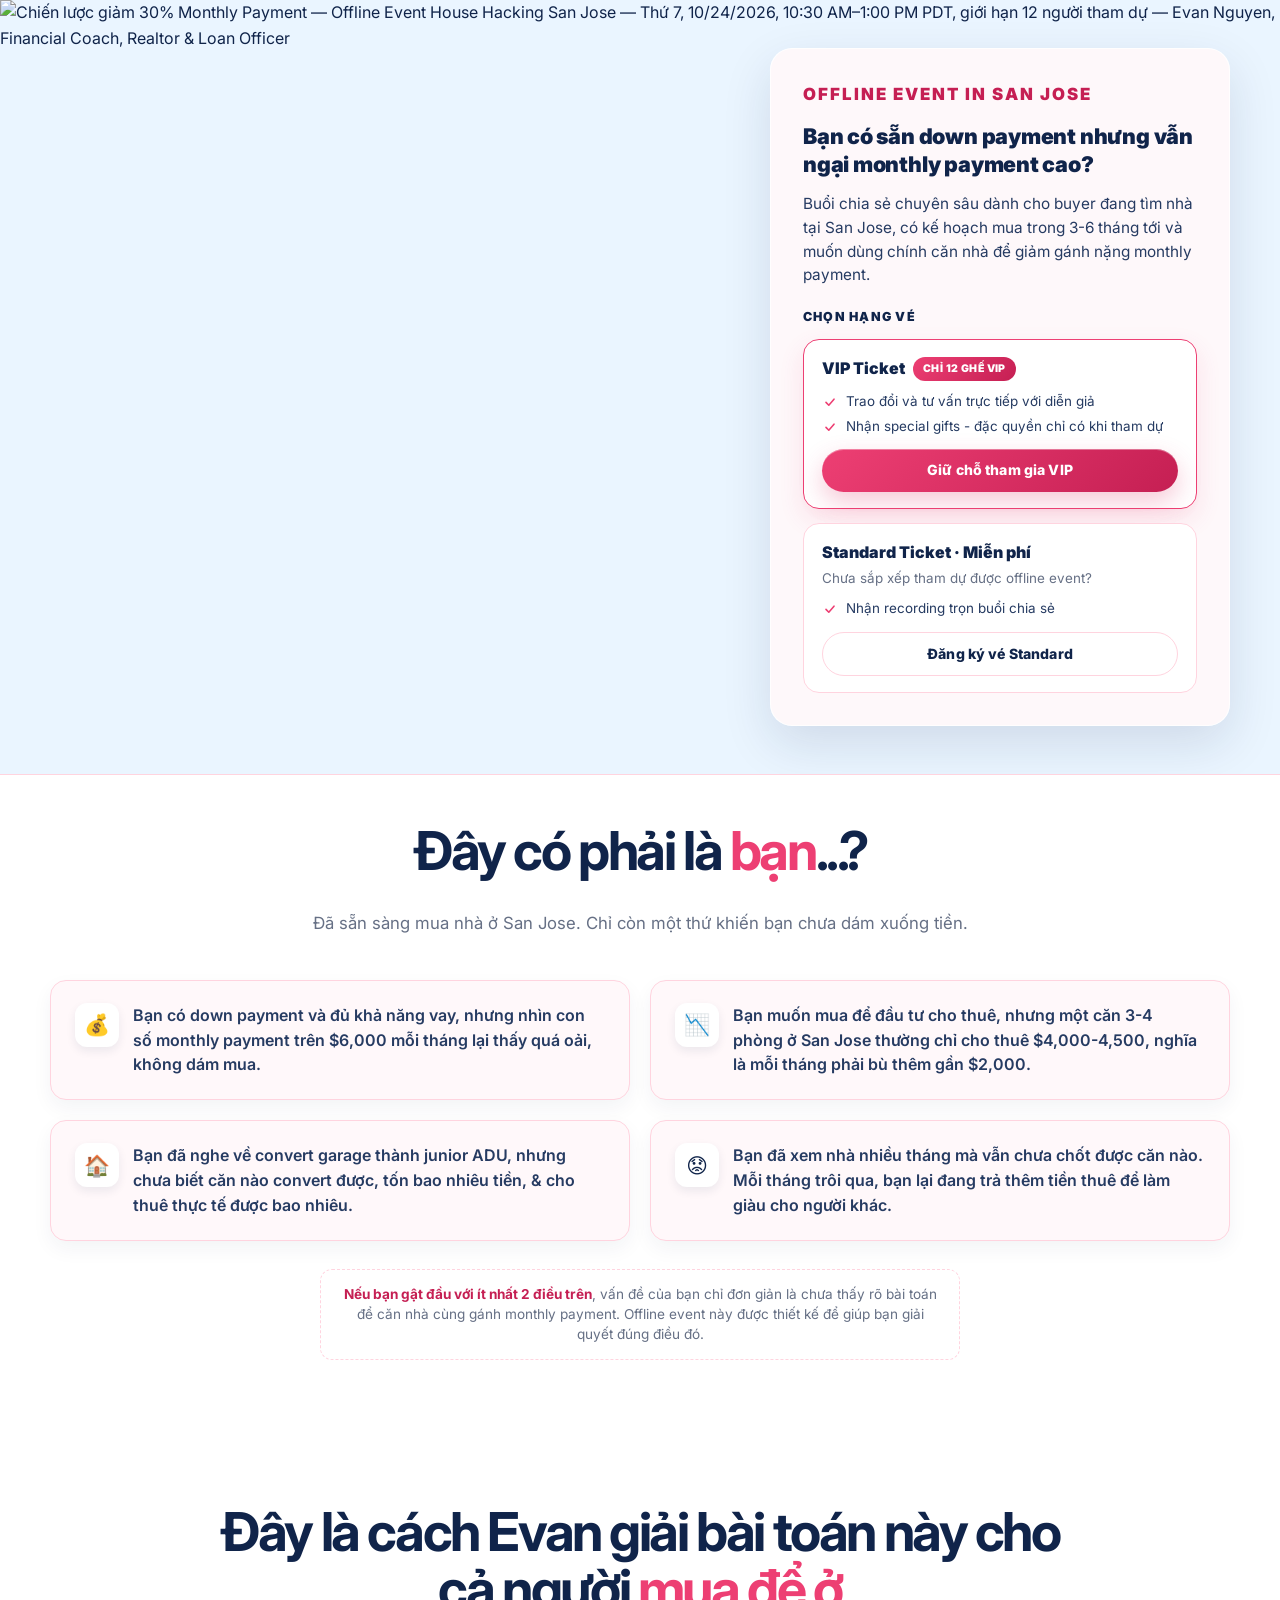
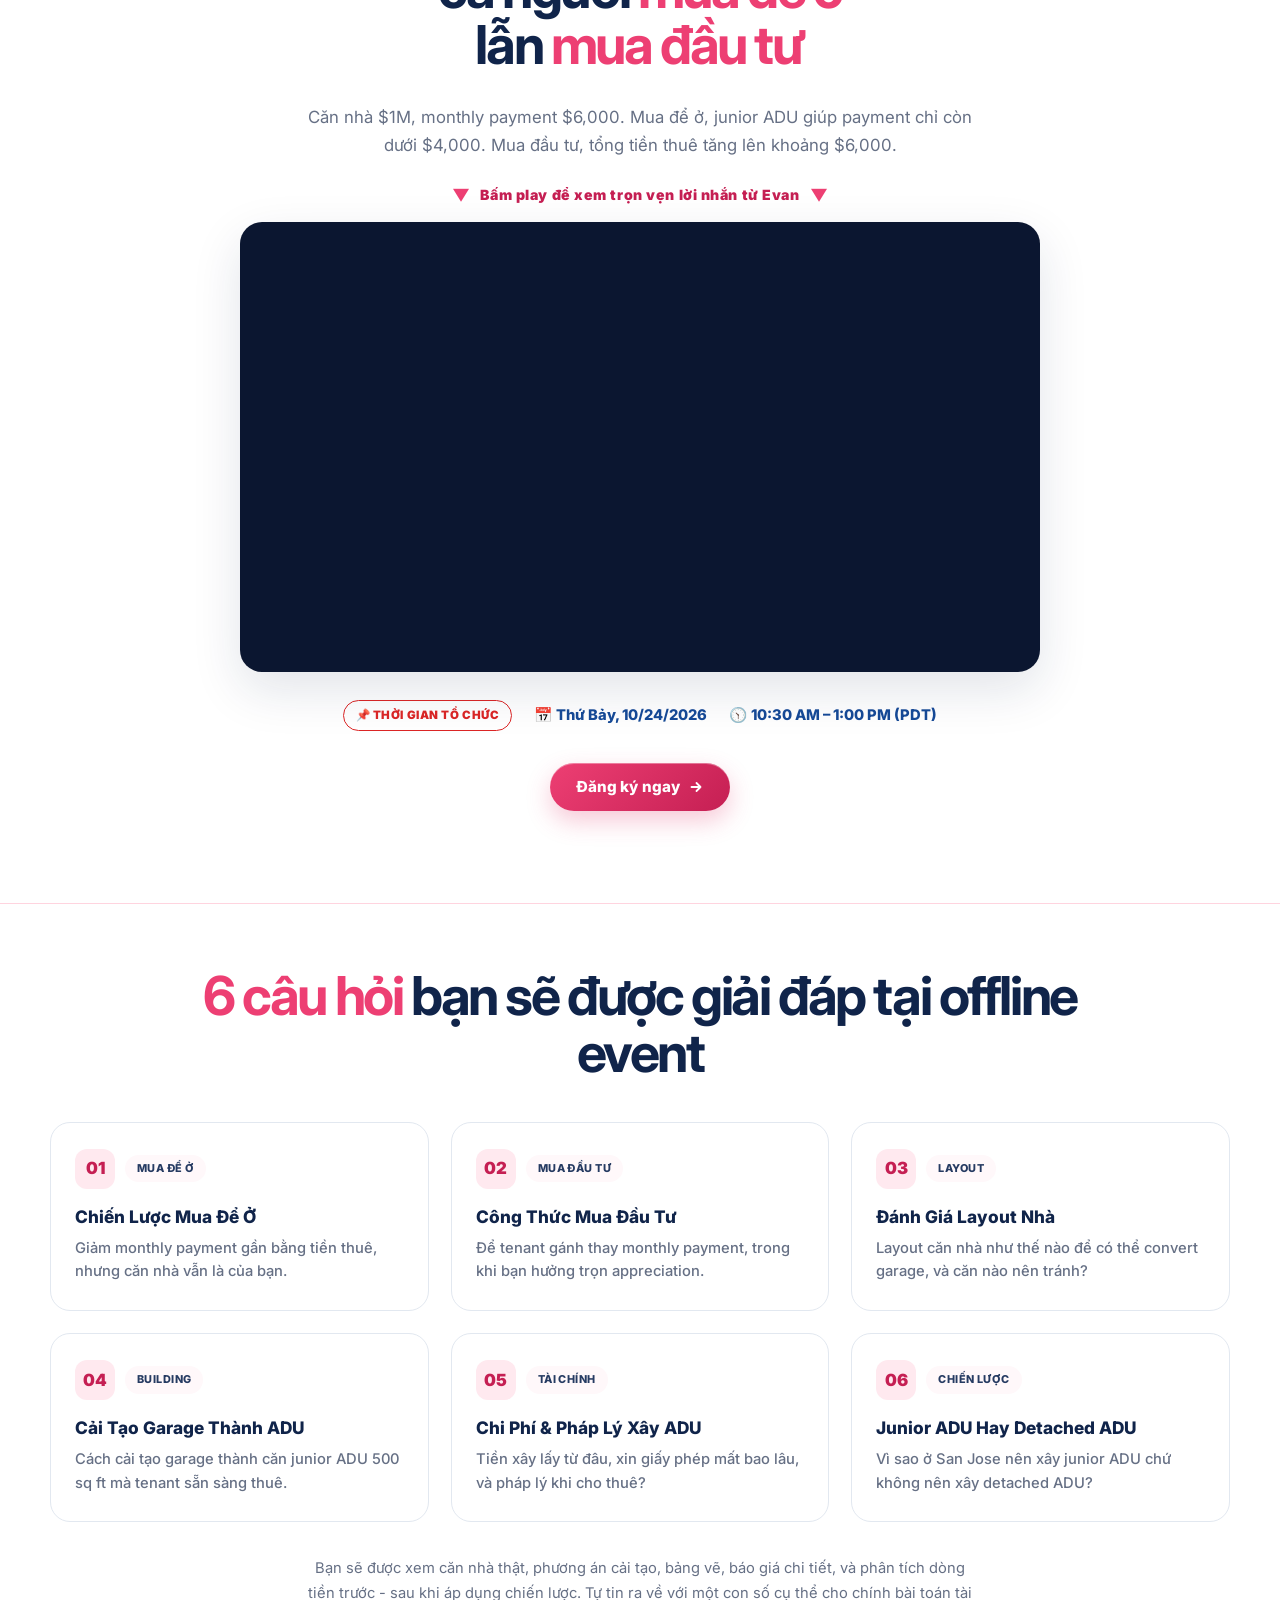
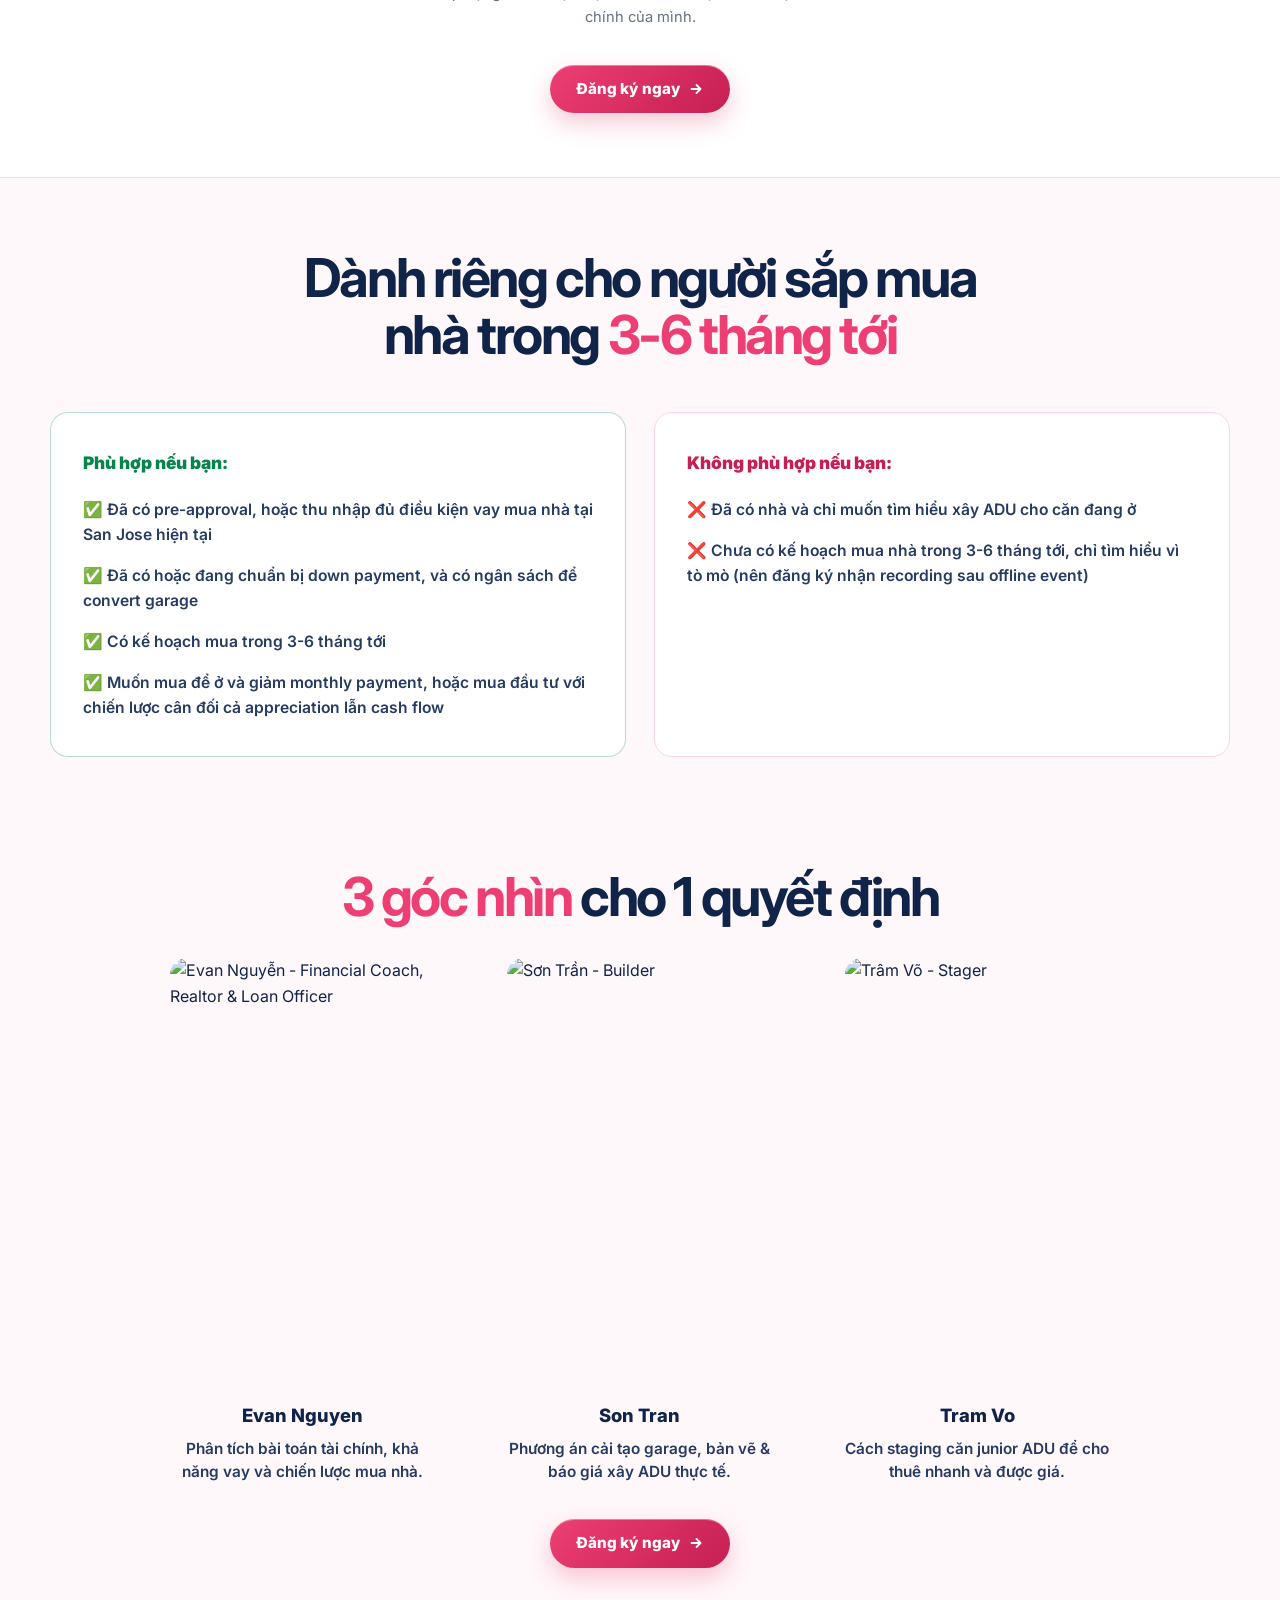
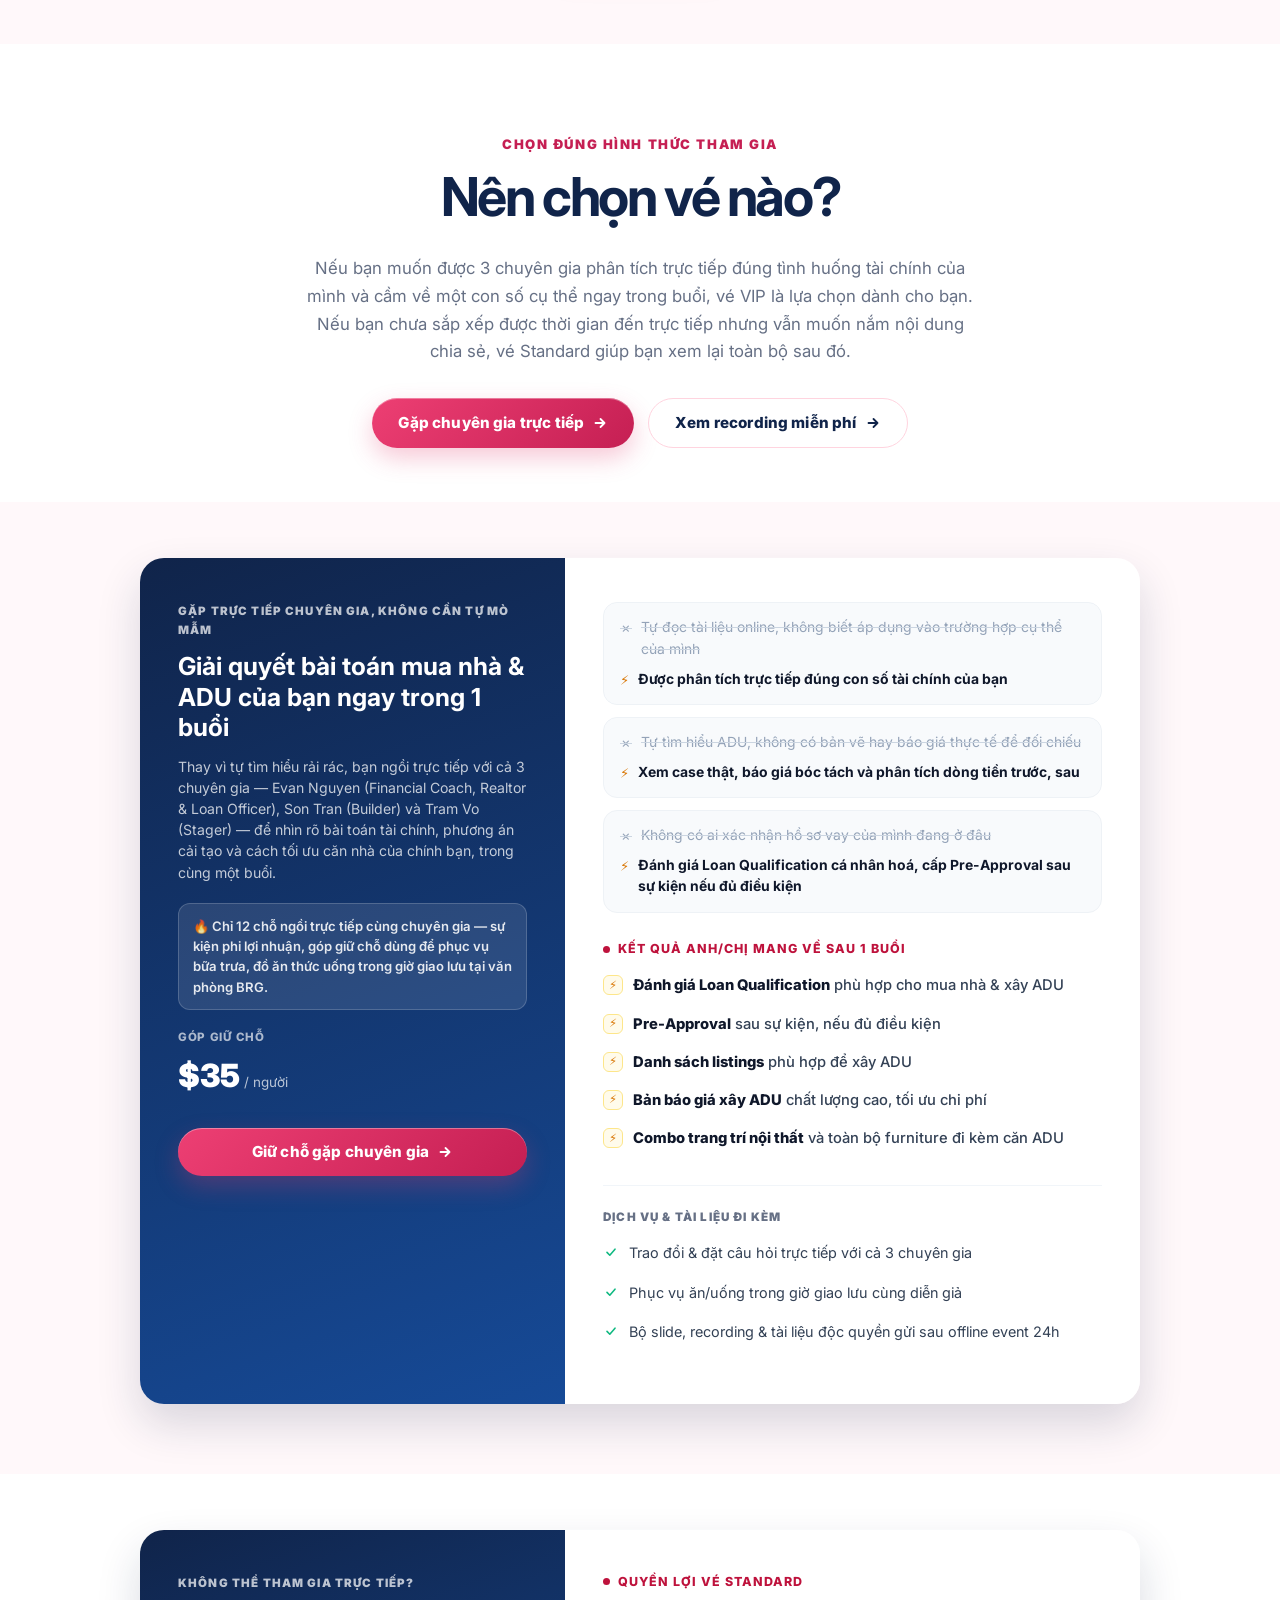
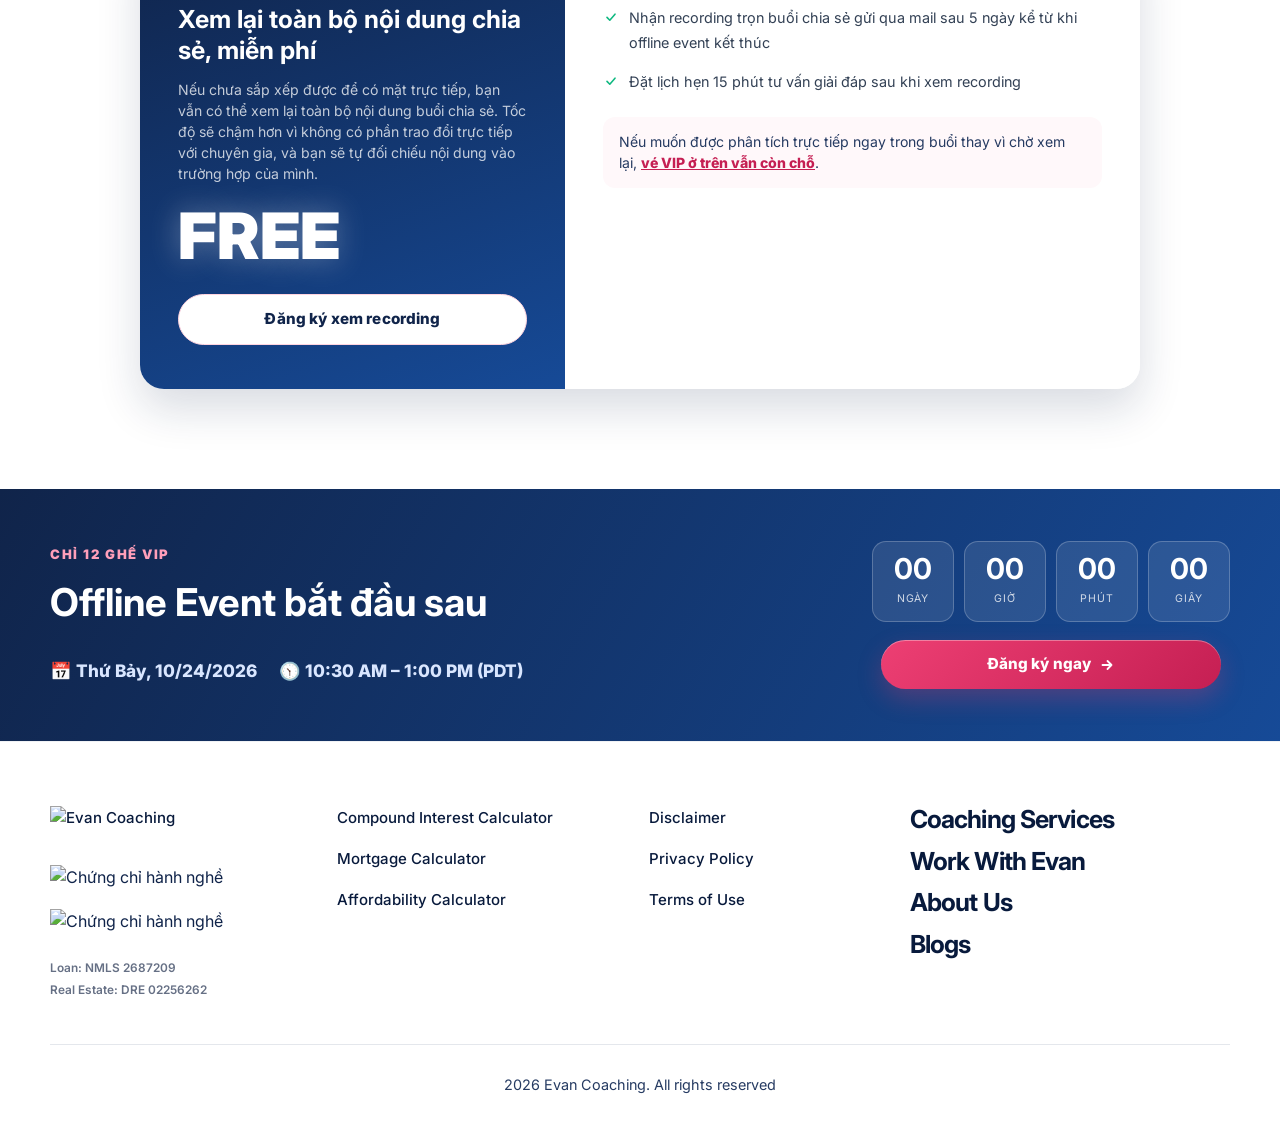
==== commit 184140cb: "Split ticket section into value-first Guide -> VIP -> Standard flow Replace the side-by-side Standar" ====
--- a/index.html
+++ b/index.html
@@ -61,14 +61,14 @@
           <div class="hero-ticket-cards">
             <article class="hero-ticket-card hero-ticket-vip">
               <div class="hero-ticket-card-head">
-                <h3>VIP Ticket · $35</h3>
+                <h3>VIP Ticket</h3>
                 <span class="hero-ticket-badge">Chỉ 12 ghế VIP</span>
               </div>
               <ul class="hero-ticket-list">
                 <li><svg class="hero-ticket-check" width="16" height="16" viewBox="0 0 20 20" fill="none" aria-hidden="true"><path d="M5 10.5L8.5 14L15 6.5" stroke="currentColor" stroke-width="2" stroke-linecap="round" stroke-linejoin="round"/></svg><span>Trao đổi và tư vấn trực tiếp với diễn giả</span></li>
                 <li><svg class="hero-ticket-check" width="16" height="16" viewBox="0 0 20 20" fill="none" aria-hidden="true"><path d="M5 10.5L8.5 14L15 6.5" stroke="currentColor" stroke-width="2" stroke-linecap="round" stroke-linejoin="round"/></svg><span>Nhận special gifts - đặc quyền chỉ có khi tham dự</span></li>
               </ul>
-              <a class="btn full" href="#ticket-vip" data-track-content="hero-vip-ticket">Đăng ký vé VIP</a>
+              <a class="btn full" href="#ticket" data-track-content="hero-vip-ticket">Giữ chỗ tham gia VIP</a>
             </article>
             <article class="hero-ticket-card hero-ticket-standard">
               <h3>Standard Ticket · Miễn phí</h3>
@@ -76,7 +76,7 @@
               <ul class="hero-ticket-list">
                 <li><svg class="hero-ticket-check" width="16" height="16" viewBox="0 0 20 20" fill="none" aria-hidden="true"><path d="M5 10.5L8.5 14L15 6.5" stroke="currentColor" stroke-width="2" stroke-linecap="round" stroke-linejoin="round"/></svg><span>Nhận recording trọn buổi chia sẻ</span></li>
               </ul>
-              <a class="btn secondary full" href="#ticket-standard" data-track-content="hero-standard-ticket">Đăng ký vé Standard</a>
+              <a class="btn secondary full" href="#ticket" data-track-content="hero-standard-ticket">Đăng ký vé Standard</a>
             </article>
           </div>
         </div>
@@ -247,68 +247,88 @@
       </div>
     </section>
 
-    <section class="tickets-section" id="ticket" aria-labelledby="tickets-title">
-      <div class="container">
-        <div class="tickets-head">
-          <h2 class="section-title" id="tickets-title">Chọn hình thức <span class="accent">tham gia</span></h2>
-        </div>
-        <div class="tickets-cards">
-          <article id="ticket-standard" class="ticket-card ticket-card-standard vip-feature-card is-highlighted">
-            <div class="vip-feature-left">
-              <span class="vip-feature-badge vip-feature-badge-outline">MIỄN PHÍ</span>
-              <h3>STANDARD TICKET</h3>
-              <p class="vip-feature-sub">Chưa sắp xếp tham dự được offline event? Đăng ký vé Standard để không bỏ lỡ nội dung chia sẻ.</p>
-              <div class="price price-lg"><strong>FREE</strong></div>
-              <a class="btn secondary full" href="./standard/" data-track-content="standard-ticket">Đăng ký vé Standard</a>
-            </div>
-            <div class="vip-feature-right">
-              <div class="vip-highlight">
-                <h4 class="vip-highlight-title">QUYỀN LỢI VÉ STANDARD</h4>
-                <ul class="perks">
-                  <li><svg class="perk-check" width="16" height="16" viewBox="0 0 20 20" fill="none" aria-hidden="true"><path d="M5 10.5L8.5 14L15 6.5" stroke="currentColor" stroke-width="2" stroke-linecap="round" stroke-linejoin="round"/></svg><span>Nhận recording trọn buổi chia sẻ gửi qua mail sau 5 ngày kể từ khi offline event kết thúc</span></li>
-                  <li><svg class="perk-check" width="16" height="16" viewBox="0 0 20 20" fill="none" aria-hidden="true"><path d="M5 10.5L8.5 14L15 6.5" stroke="currentColor" stroke-width="2" stroke-linecap="round" stroke-linejoin="round"/></svg><span>Đặt lịch hẹn 15 phút tư vấn giải đáp sau khi xem recording</span></li>
-                </ul>
-              </div>
-              <ul class="perks-x">
-                <li><svg class="perk-x" width="16" height="16" viewBox="0 0 20 20" fill="none" aria-hidden="true"><path d="M6 6L14 14M14 6L6 14" stroke="currentColor" stroke-width="2" stroke-linecap="round" stroke-linejoin="round"/></svg><span>Đánh giá Loan Qualification phù hợp cho từng cá nhân để mua nhà &amp; xây ADU</span></li>
-                <li><svg class="perk-x" width="16" height="16" viewBox="0 0 20 20" fill="none" aria-hidden="true"><path d="M6 6L14 14M14 6L6 14" stroke="currentColor" stroke-width="2" stroke-linecap="round" stroke-linejoin="round"/></svg><span>Cấp Pre-Approval sau sự kiện (nếu qualified)</span></li>
-                <li><svg class="perk-x" width="16" height="16" viewBox="0 0 20 20" fill="none" aria-hidden="true"><path d="M6 6L14 14M14 6L6 14" stroke="currentColor" stroke-width="2" stroke-linecap="round" stroke-linejoin="round"/></svg><span>Nhận danh sách listings phù hợp để xây ADU</span></li>
-                <li><svg class="perk-x" width="16" height="16" viewBox="0 0 20 20" fill="none" aria-hidden="true"><path d="M6 6L14 14M14 6L6 14" stroke="currentColor" stroke-width="2" stroke-linecap="round" stroke-linejoin="round"/></svg><span>Bản báo giá xây ADU chất lượng cao, tối ưu chi phí</span></li>
-                <li><svg class="perk-x" width="16" height="16" viewBox="0 0 20 20" fill="none" aria-hidden="true"><path d="M6 6L14 14M14 6L6 14" stroke="currentColor" stroke-width="2" stroke-linecap="round" stroke-linejoin="round"/></svg><span>Tặng combo trang trí nội thất và toàn bộ furniture đi kèm căn ADU</span></li>
-              </ul>
-            </div>
-          </article>
-          <article id="ticket-vip" class="ticket-card ticket-card-vip vip-feature-card">
-            <div class="vip-feature-left">
-              <span class="vip-feature-badge">🔥 CHỈ 12 GHẾ · OFFLINE ONLY</span>
-              <h3>VIP TICKET</h3>
-              <p class="vip-feature-sub">Dành cho các bạn có thể tham gia offline, muốn gặp gỡ và tư vấn riêng với diễn giả.</p>
-              <div class="price price-lg"><strong>$35</strong><span>/ người</span></div>
-              <a class="btn full" href="./vip/" data-track-content="vip-ticket">Đăng ký vé VIP ngay<svg class="btn-arrow" width="16" height="16" viewBox="0 0 16 16" fill="none" aria-hidden="true"><path d="M3.5 8H12.5M12.5 8L8.5 4M12.5 8L8.5 12" stroke="currentColor" stroke-width="1.8" stroke-linecap="round" stroke-linejoin="round"/></svg></a>
-              <p class="vip-feature-note">Đây là sự kiện phi lợi nhuận, toàn bộ giá vé được dùng để phụ chi cho công tác tổ chức.</p>
-            </div>
-            <div class="vip-feature-right">
-              <div class="vip-highlight">
-                <h4 class="vip-highlight-title">ĐẶC QUYỀN CHỈ CÓ TẠI EVENT OFFLINE</h4>
-                <ul class="vip-highlight-list">
-                  <li><span class="vip-highlight-icon">⚡</span><span><strong>Đánh giá Loan Qualification</strong> phù hợp cho từng cá nhân để MUA NHÀ &amp; XÂY ADU</span></li>
-                  <li><span class="vip-highlight-icon">⚡</span><span><strong>Cấp Pre-Approval</strong> sau sự kiện (nếu qualified)</span></li>
-                  <li><span class="vip-highlight-icon">⚡</span><span><strong>Nhận danh sách listings</strong> phù hợp để xây ADU</span></li>
-                  <li><span class="vip-highlight-icon">⚡</span><span><strong>Bản báo giá xây ADU</strong> chất lượng cao, tối ưu chi phí</span></li>
-                  <li><span class="vip-highlight-icon">⚡</span><span><strong>Tặng combo trang trí nội thất</strong> và toàn bộ furniture đi kèm căn ADU</span></li>
-                </ul>
-              </div>
-              <div>
-                <h4 class="vip-perks-title">DỊCH VỤ &amp; TÀI LIỆU ĐI KÈM</h4>
-                <ul class="perks">
-                  <li><svg class="perk-check" width="16" height="16" viewBox="0 0 20 20" fill="none" aria-hidden="true"><path d="M5 10.5L8.5 14L15 6.5" stroke="currentColor" stroke-width="2" stroke-linecap="round" stroke-linejoin="round"/></svg><span>Trao đổi &amp; đặt câu hỏi trực tiếp cho speakers</span></li>
-                  <li><svg class="perk-check" width="16" height="16" viewBox="0 0 20 20" fill="none" aria-hidden="true"><path d="M5 10.5L8.5 14L15 6.5" stroke="currentColor" stroke-width="2" stroke-linecap="round" stroke-linejoin="round"/></svg><span>Phục vụ ăn/uống trong giờ giao lưu cùng diễn giả</span></li>
-                  <li><svg class="perk-check" width="16" height="16" viewBox="0 0 20 20" fill="none" aria-hidden="true"><path d="M5 10.5L8.5 14L15 6.5" stroke="currentColor" stroke-width="2" stroke-linecap="round" stroke-linejoin="round"/></svg><span>Bộ slide, recording &amp; tài liệu độc quyền từ speakers sau offline event 24h</span></li>
-                </ul>
-              </div>
-            </div>
-          </article>
-        </div>
+    <section class="ticket-guide-section" id="ticket" aria-labelledby="ticket-guide-title">
+      <div class="container ticket-guide-inner">
+        <p class="eyebrow">CHỌN ĐÚNG HÌNH THỨC THAM GIA</p>
+        <h2 class="section-title" id="ticket-guide-title">Nên chọn vé nào?</h2>
+        <p class="section-lede">Nếu bạn muốn được 3 chuyên gia phân tích trực tiếp đúng tình huống tài chính của mình và cầm về một con số cụ thể ngay trong buổi, vé VIP là lựa chọn dành cho bạn. Nếu bạn chưa sắp xếp được thời gian đến trực tiếp nhưng vẫn muốn nắm nội dung chia sẻ, vé Standard giúp bạn xem lại toàn bộ sau đó.</p>
+        <div class="ticket-guide-actions">
+          <a class="btn" href="#ticket-vip" data-track-content="ticket-guide-vip">Gặp chuyên gia trực tiếp<svg class="btn-arrow" width="16" height="16" viewBox="0 0 16 16" fill="none" aria-hidden="true"><path d="M3.5 8H12.5M12.5 8L8.5 4M12.5 8L8.5 12" stroke="currentColor" stroke-width="1.8" stroke-linecap="round" stroke-linejoin="round"/></svg></a>
+          <a class="btn secondary" href="#ticket-standard" data-track-content="ticket-guide-standard">Xem recording miễn phí<svg class="btn-arrow" width="16" height="16" viewBox="0 0 16 16" fill="none" aria-hidden="true"><path d="M3.5 8H12.5M12.5 8L8.5 4M12.5 8L8.5 12" stroke="currentColor" stroke-width="1.8" stroke-linecap="round" stroke-linejoin="round"/></svg></a>
+        </div>
+      </div>
+    </section>
+
+    <section class="ticket-vip-section" id="ticket-vip" aria-labelledby="ticket-vip-title">
+      <div class="container">
+        <article class="vip-feature-card ticket-vip-card">
+          <div class="vip-feature-left">
+            <p class="vip-feature-eyebrow">GẶP TRỰC TIẾP CHUYÊN GIA, KHÔNG CẦN TỰ MÒ MẪM</p>
+            <h2 id="ticket-vip-title">Giải quyết bài toán mua nhà &amp; ADU của bạn ngay trong 1 buổi</h2>
+            <p class="vip-feature-sub">Thay vì tự tìm hiểu rải rác, bạn ngồi trực tiếp với cả 3 chuyên gia — Evan Nguyen (Financial Coach, Realtor &amp; Loan Officer), Son Tran (Builder) và Tram Vo (Stager) — để nhìn rõ bài toán tài chính, phương án cải tạo và cách tối ưu căn nhà của chính bạn, trong cùng một buổi.</p>
+            <p class="vip-feature-note vip-feature-note-top">🔥 Chỉ 12 chỗ ngồi trực tiếp cùng chuyên gia — sự kiện phi lợi nhuận, góp giữ chỗ dùng để phục vụ bữa trưa, đồ ăn thức uống trong giờ giao lưu tại văn phòng BRG.</p>
+            <div class="price-contribution"><span class="price-label">Góp giữ chỗ</span><strong>$35</strong><span class="unit">/ người</span></div>
+            <a class="btn full" href="./vip/" data-track-content="vip-ticket">Giữ chỗ gặp chuyên gia<svg class="btn-arrow" width="16" height="16" viewBox="0 0 16 16" fill="none" aria-hidden="true"><path d="M3.5 8H12.5M12.5 8L8.5 4M12.5 8L8.5 12" stroke="currentColor" stroke-width="1.8" stroke-linecap="round" stroke-linejoin="round"/></svg></a>
+          </div>
+          <div class="vip-feature-right">
+            <ul class="ticket-compare-list">
+              <li>
+                <span class="compare-row compare-no"><span class="compare-icon">✗</span><span>Tự đọc tài liệu online, không biết áp dụng vào trường hợp cụ thể của mình</span></span>
+                <span class="compare-row compare-yes"><span class="compare-icon">⚡</span><span>Được phân tích trực tiếp đúng con số tài chính của bạn</span></span>
+              </li>
+              <li>
+                <span class="compare-row compare-no"><span class="compare-icon">✗</span><span>Tự tìm hiểu ADU, không có bản vẽ hay báo giá thực tế để đối chiếu</span></span>
+                <span class="compare-row compare-yes"><span class="compare-icon">⚡</span><span>Xem case thật, báo giá bóc tách và phân tích dòng tiền trước, sau</span></span>
+              </li>
+              <li>
+                <span class="compare-row compare-no"><span class="compare-icon">✗</span><span>Không có ai xác nhận hồ sơ vay của mình đang ở đâu</span></span>
+                <span class="compare-row compare-yes"><span class="compare-icon">⚡</span><span>Đánh giá Loan Qualification cá nhân hoá, cấp Pre-Approval sau sự kiện nếu đủ điều kiện</span></span>
+              </li>
+            </ul>
+            <div class="vip-highlight">
+              <h4 class="vip-highlight-title">KẾT QUẢ ANH/CHỊ MANG VỀ SAU 1 BUỔI</h4>
+              <ul class="vip-highlight-list">
+                <li><span class="vip-highlight-icon">⚡</span><span><strong>Đánh giá Loan Qualification</strong> phù hợp cho mua nhà &amp; xây ADU</span></li>
+                <li><span class="vip-highlight-icon">⚡</span><span><strong>Pre-Approval</strong> sau sự kiện, nếu đủ điều kiện</span></li>
+                <li><span class="vip-highlight-icon">⚡</span><span><strong>Danh sách listings</strong> phù hợp để xây ADU</span></li>
+                <li><span class="vip-highlight-icon">⚡</span><span><strong>Bản báo giá xây ADU</strong> chất lượng cao, tối ưu chi phí</span></li>
+                <li><span class="vip-highlight-icon">⚡</span><span><strong>Combo trang trí nội thất</strong> và toàn bộ furniture đi kèm căn ADU</span></li>
+              </ul>
+            </div>
+            <div>
+              <h4 class="vip-perks-title">DỊCH VỤ &amp; TÀI LIỆU ĐI KÈM</h4>
+              <ul class="perks">
+                <li><svg class="perk-check" width="16" height="16" viewBox="0 0 20 20" fill="none" aria-hidden="true"><path d="M5 10.5L8.5 14L15 6.5" stroke="currentColor" stroke-width="2" stroke-linecap="round" stroke-linejoin="round"/></svg><span>Trao đổi &amp; đặt câu hỏi trực tiếp với cả 3 chuyên gia</span></li>
+                <li><svg class="perk-check" width="16" height="16" viewBox="0 0 20 20" fill="none" aria-hidden="true"><path d="M5 10.5L8.5 14L15 6.5" stroke="currentColor" stroke-width="2" stroke-linecap="round" stroke-linejoin="round"/></svg><span>Phục vụ ăn/uống trong giờ giao lưu cùng diễn giả</span></li>
+                <li><svg class="perk-check" width="16" height="16" viewBox="0 0 20 20" fill="none" aria-hidden="true"><path d="M5 10.5L8.5 14L15 6.5" stroke="currentColor" stroke-width="2" stroke-linecap="round" stroke-linejoin="round"/></svg><span>Bộ slide, recording &amp; tài liệu độc quyền gửi sau offline event 24h</span></li>
+              </ul>
+            </div>
+          </div>
+        </article>
+      </div>
+    </section>
+
+    <section class="ticket-standard-section" id="ticket-standard" aria-labelledby="ticket-standard-title">
+      <div class="container">
+        <article class="vip-feature-card ticket-standard-card">
+          <div class="vip-feature-left">
+            <p class="vip-feature-eyebrow">KHÔNG THỂ THAM GIA TRỰC TIẾP?</p>
+            <h2 id="ticket-standard-title">Xem lại toàn bộ nội dung chia sẻ, miễn phí</h2>
+            <p class="vip-feature-sub">Nếu chưa sắp xếp được để có mặt trực tiếp, bạn vẫn có thể xem lại toàn bộ nội dung buổi chia sẻ. Tốc độ sẽ chậm hơn vì không có phần trao đổi trực tiếp với chuyên gia, và bạn sẽ tự đối chiếu nội dung vào trường hợp của mình.</p>
+            <div class="price price-lg"><strong>FREE</strong></div>
+            <a class="btn secondary full" href="./standard/" data-track-content="standard-ticket">Đăng ký xem recording</a>
+          </div>
+          <div class="vip-feature-right">
+            <div class="vip-highlight">
+              <h4 class="vip-highlight-title">QUYỀN LỢI VÉ STANDARD</h4>
+              <ul class="perks">
+                <li><svg class="perk-check" width="16" height="16" viewBox="0 0 20 20" fill="none" aria-hidden="true"><path d="M5 10.5L8.5 14L15 6.5" stroke="currentColor" stroke-width="2" stroke-linecap="round" stroke-linejoin="round"/></svg><span>Nhận recording trọn buổi chia sẻ gửi qua mail sau 5 ngày kể từ khi offline event kết thúc</span></li>
+                <li><svg class="perk-check" width="16" height="16" viewBox="0 0 20 20" fill="none" aria-hidden="true"><path d="M5 10.5L8.5 14L15 6.5" stroke="currentColor" stroke-width="2" stroke-linecap="round" stroke-linejoin="round"/></svg><span>Đặt lịch hẹn 15 phút tư vấn giải đáp sau khi xem recording</span></li>
+              </ul>
+            </div>
+            <p class="ticket-standard-upsell">Nếu muốn được phân tích trực tiếp ngay trong buổi thay vì chờ xem lại, <a href="#ticket-vip" data-track-content="standard-upsell-vip">vé VIP ở trên vẫn còn chỗ</a>.</p>
+          </div>
+        </article>
       </div>
     </section>
 
--- a/styles.css
+++ b/styles.css
@@ -201,9 +201,6 @@
 .audience-list li { color: var(--ink-2); font-size: .98rem; font-weight: 600; line-height: 1.6; }
 
 /* Tickets */
-.tickets-section { padding: 94px 0 140px; }
-.tickets-head { margin-bottom: 42px; text-align: center; }
-.ticket-kicker { color: var(--muted); font-size: .73rem; font-weight: 900; letter-spacing: .1em; }
 .price { display: flex; align-items: baseline; gap: 8px; }
 .price-lg { margin-bottom: 6px; }
 .price strong { color: var(--pink); font-size: 2.5rem; line-height: 1; }
@@ -221,7 +218,7 @@
 .vip-highlight-list li > span:last-child { color: #334155; font-size: .92rem; font-weight: 500; line-height: 1.65; }
 .vip-highlight-list li strong { color: #0f172a; font-weight: 800; }
 .vip-perks-title { margin: 0 0 14px; color: var(--muted); font-size: .73rem; font-weight: 900; letter-spacing: .1em; text-transform: uppercase; }
-.ticket-card-standard .vip-highlight { padding-bottom: 0; border-bottom: none; }
+.ticket-standard-card .vip-highlight { padding-bottom: 0; border-bottom: none; }
 
 .ticket-steps { display: grid; grid-template-columns: repeat(3, 1fr); gap: 20px; max-width: 900px; margin: 0 auto 48px; }
 .ticket-step { display: flex; gap: 14px; align-items: flex-start; }
@@ -229,12 +226,28 @@
 .ticket-step-body strong { display: block; margin-bottom: 4px; color: var(--ink); font-size: .98rem; font-weight: 800; }
 .ticket-step-body p { margin: 0; color: var(--muted); font-size: .86rem; line-height: 1.5; }
 
-.tickets-cards { display: grid; gap: 28px; }
-
-.vip-feature-card { display: grid; grid-template-columns: .85fr 1.15fr; gap: 0; max-width: 1000px; margin: 0 auto; border: 2px solid transparent; border-radius: 24px; overflow: hidden; box-shadow: 0 20px 44px rgba(16,36,74,.16); cursor: pointer; transition: border-color .2s ease, box-shadow .2s ease, transform .2s ease; }
-.vip-feature-card:hover, .vip-feature-card.is-highlighted { border-color: var(--pink); box-shadow: 0 24px 50px rgba(237,63,115,.26); transform: translateY(-2px); }
+/* Ticket guide + standalone VIP/Standard sections */
+.ticket-guide-section { padding: 90px 0 54px; text-align: center; }
+.ticket-guide-inner { max-width: 740px; }
+.ticket-guide-actions { display: flex; flex-wrap: wrap; justify-content: center; gap: 14px; margin-top: 32px; }
+.ticket-guide-actions .btn { width: auto; min-width: 240px; }
+.ticket-vip-section { padding: 56px 0 70px; background: var(--rose-50); }
+.ticket-standard-section { padding: 56px 0 100px; }
+.ticket-compare-list { display: grid; gap: 12px; margin: 0 0 28px; padding: 0; list-style: none; }
+.ticket-compare-list li { padding: 14px 16px; border-radius: 14px; background: #f8fafc; border: 1px solid #eef2f6; }
+.compare-row { display: flex; gap: 9px; align-items: flex-start; font-size: .87rem; line-height: 1.55; }
+.compare-row + .compare-row { margin-top: 8px; }
+.compare-icon { flex: none; margin-top: 1px; font-size: .82rem; }
+.compare-no { color: #94a3b8; text-decoration: line-through; text-decoration-color: #cbd5e1; }
+.compare-yes { color: #0f172a; font-weight: 700; }
+.compare-yes .compare-icon { color: #d97706; }
+.ticket-standard-upsell { margin: 18px 0 0; padding: 14px 16px; border-radius: 12px; background: var(--rose-50); color: var(--ink-2); font-size: .88rem; line-height: 1.55; }
+.ticket-standard-upsell a { color: var(--pink-dark); font-weight: 800; text-decoration: underline; }
+
+.vip-feature-card { display: grid; grid-template-columns: .85fr 1.15fr; gap: 0; max-width: 1000px; margin: 0 auto; border-radius: 24px; overflow: hidden; box-shadow: 0 20px 44px rgba(16,36,74,.16); }
 .vip-feature-left { padding: 44px 38px; color: #fff; background: linear-gradient(160deg, var(--ink), var(--blue)); }
-.vip-feature-left h3 { margin: 0 0 10px; font-size: 1.6rem; color: #fff; }
+.vip-feature-eyebrow { margin: 0 0 12px; color: rgba(255,255,255,.72); font-size: .72rem; font-weight: 900; letter-spacing: .1em; text-transform: uppercase; }
+.vip-feature-left h2 { margin: 0 0 14px; font-size: 1.55rem; line-height: 1.22; color: #fff; }
 .vip-feature-sub { margin: 0 0 20px; color: rgba(255,255,255,.75); font-size: .88rem; line-height: 1.5; }
 .vip-feature-left .price span { color: rgba(255,255,255,.7); }
 .vip-feature-left .price-lg strong { color: #fff; font-size: 4rem; font-weight: 900; text-shadow: 0 0 30px rgba(255,255,255,.35); }
@@ -415,7 +428,9 @@
 main > .agenda-section { order: 60; }
 main > .audience-section { order: 65; }
 main > .speakers-section { order: 70; }
-main > .tickets-section { order: 90; }
+main > .ticket-guide-section { order: 90; }
+main > .ticket-vip-section { order: 91; }
+main > .ticket-standard-section { order: 92; }
 main > .countdown-section { order: 95; }
 main > .closing { order: 100; }
 
@@ -560,6 +575,11 @@
   .ticket-steps { grid-template-columns: 1fr; gap: 18px; margin-bottom: 36px; }
   .vip-feature-card { grid-template-columns: 1fr; border-radius: 18px; }
   .vip-feature-left, .vip-feature-right { padding: 32px 24px; }
+  .ticket-guide-section { padding: 56px 0 40px; }
+  .ticket-guide-actions { flex-direction: column; }
+  .ticket-guide-actions .btn { width: 100%; min-width: 0; }
+  .ticket-vip-section { padding: 40px 0 48px; }
+  .ticket-standard-section { padding: 40px 0 72px; }
   .countdown-cta { max-width: none; }
   .closing { padding: 56px 0 96px; }
   .closing-contrast { grid-template-columns: 1fr; gap: 14px; }
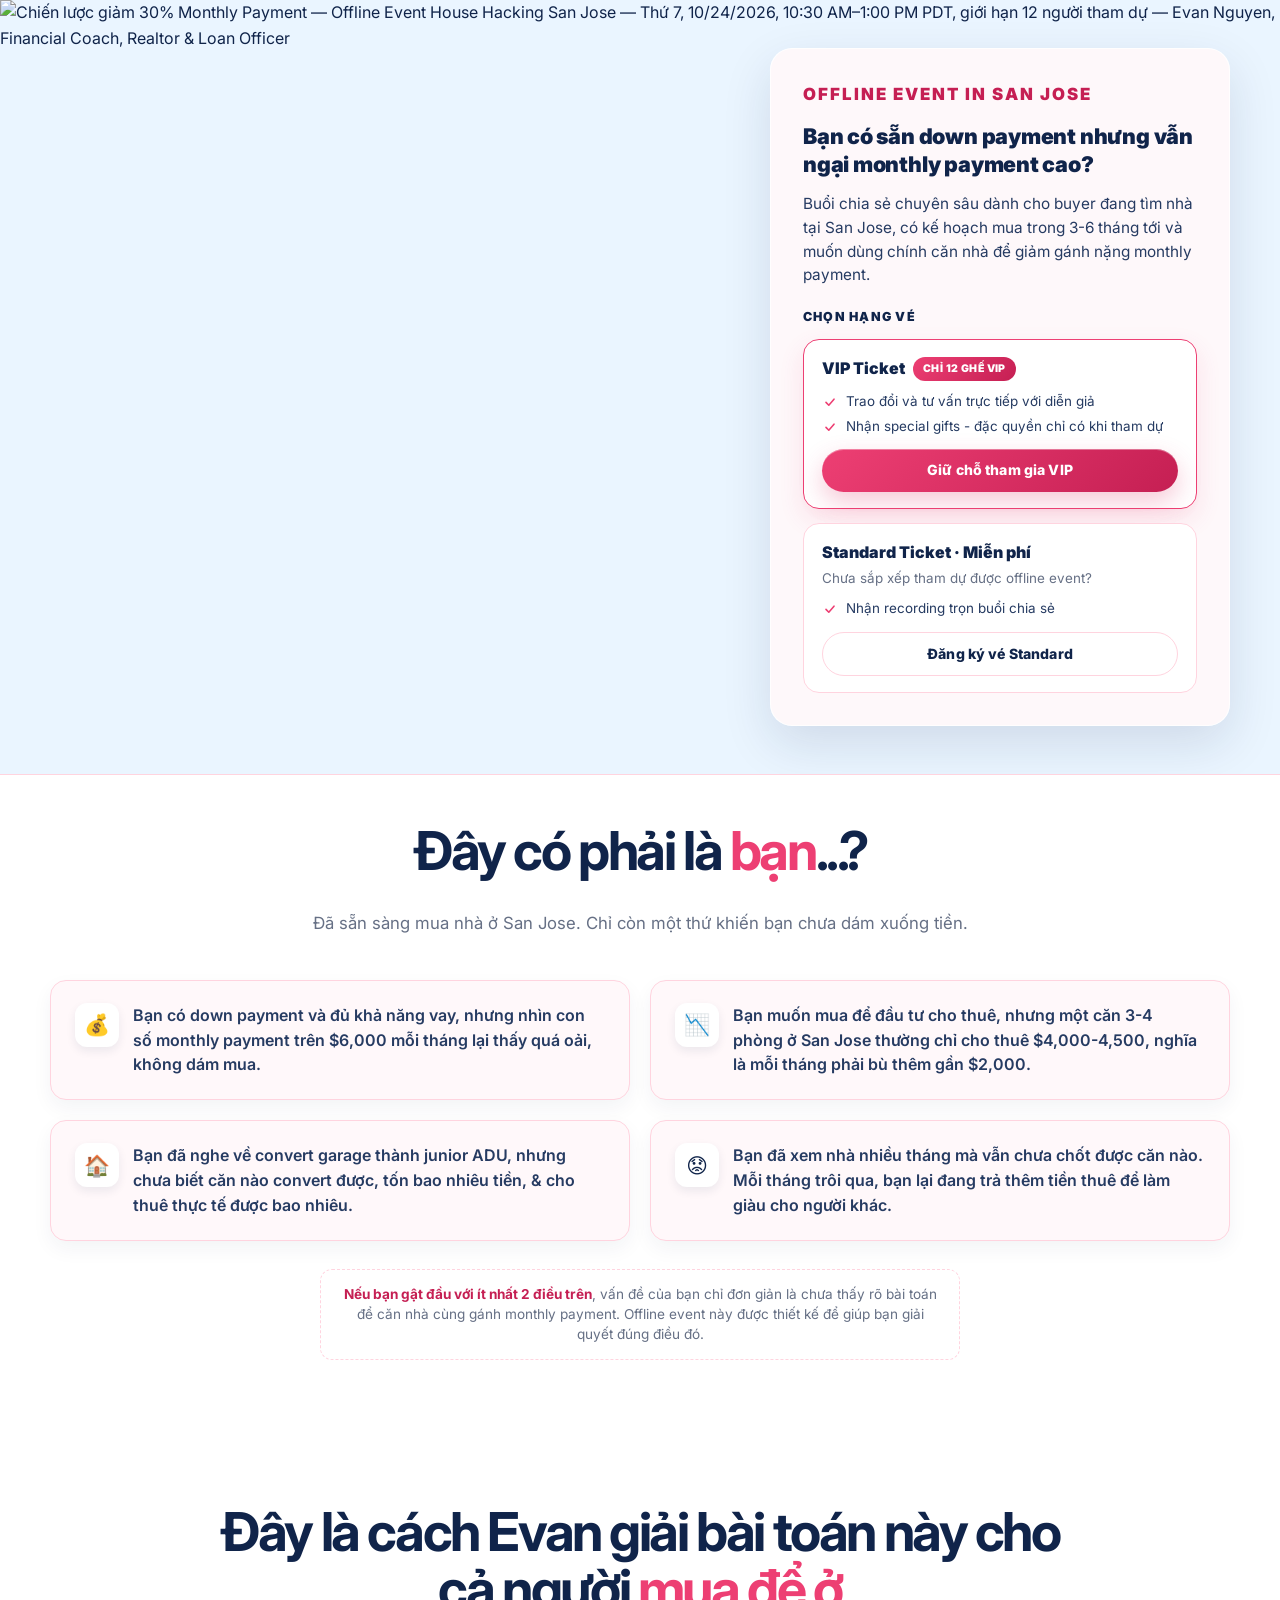
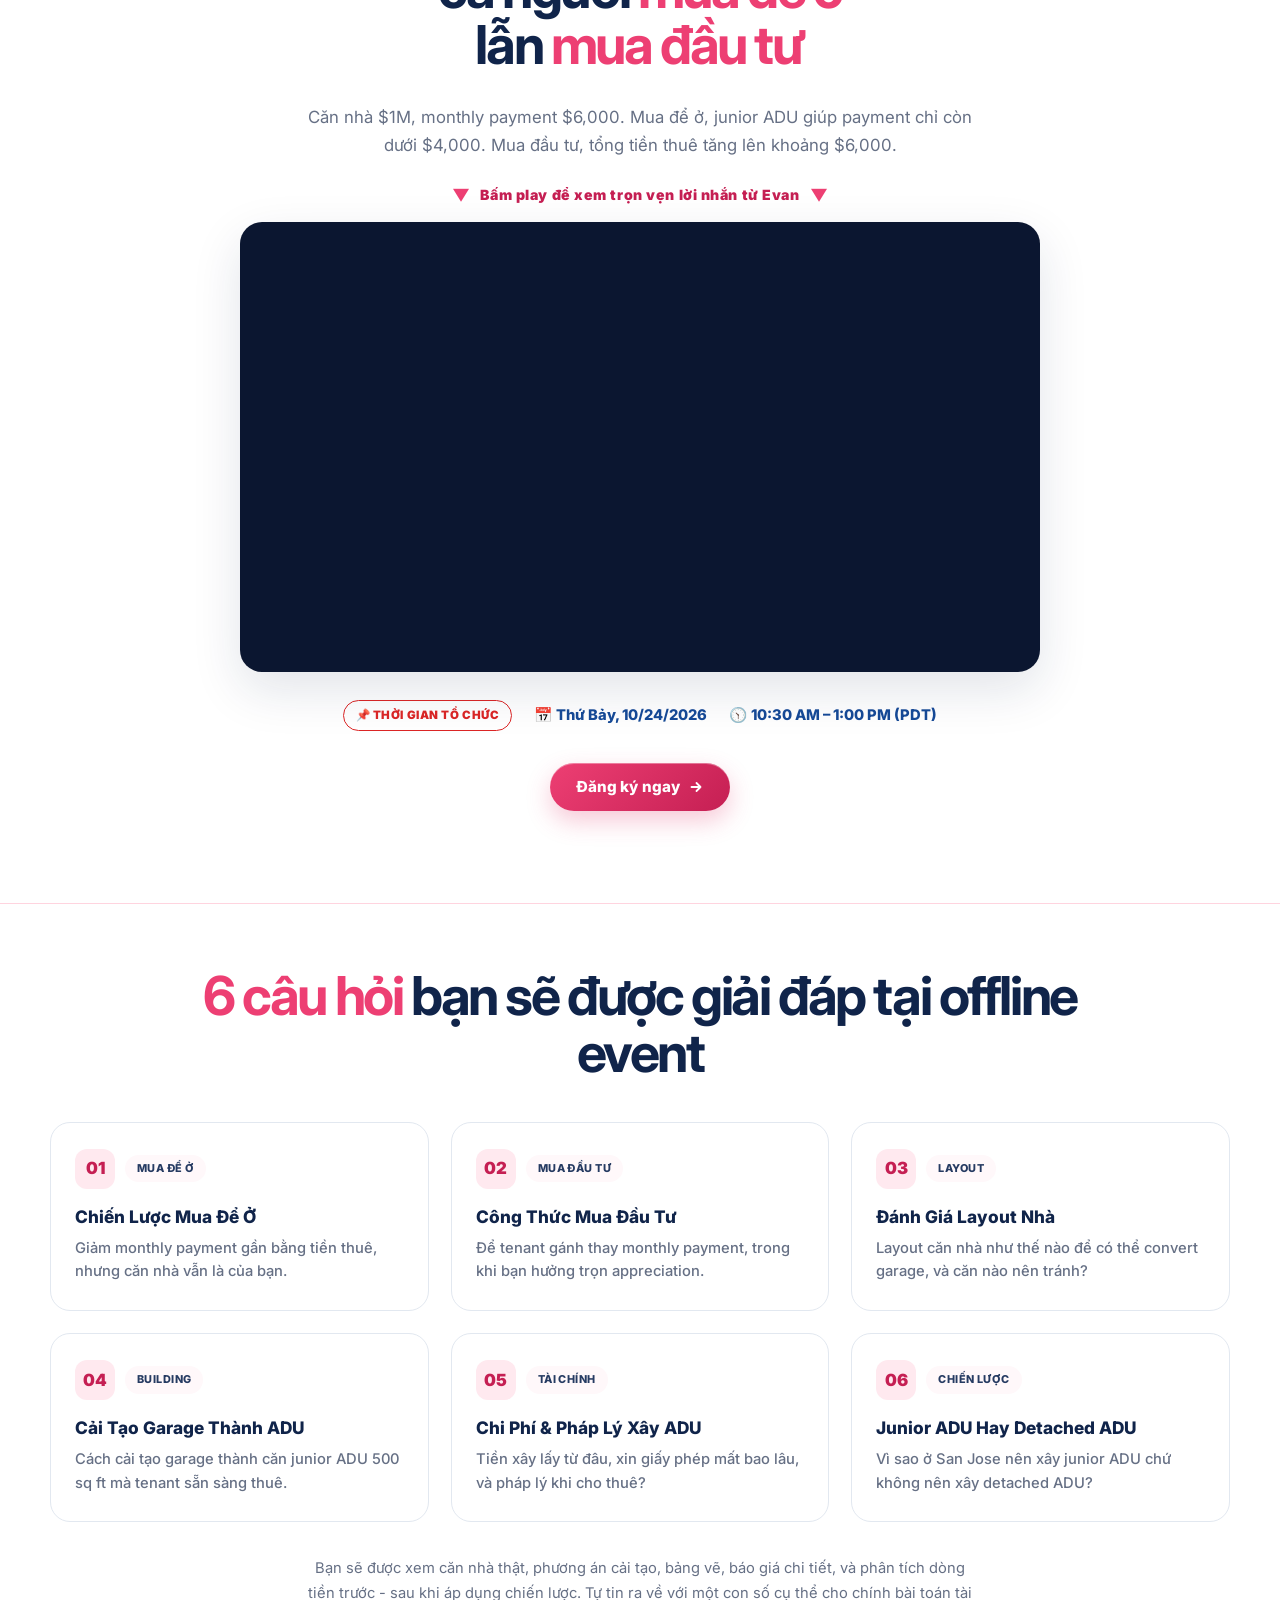
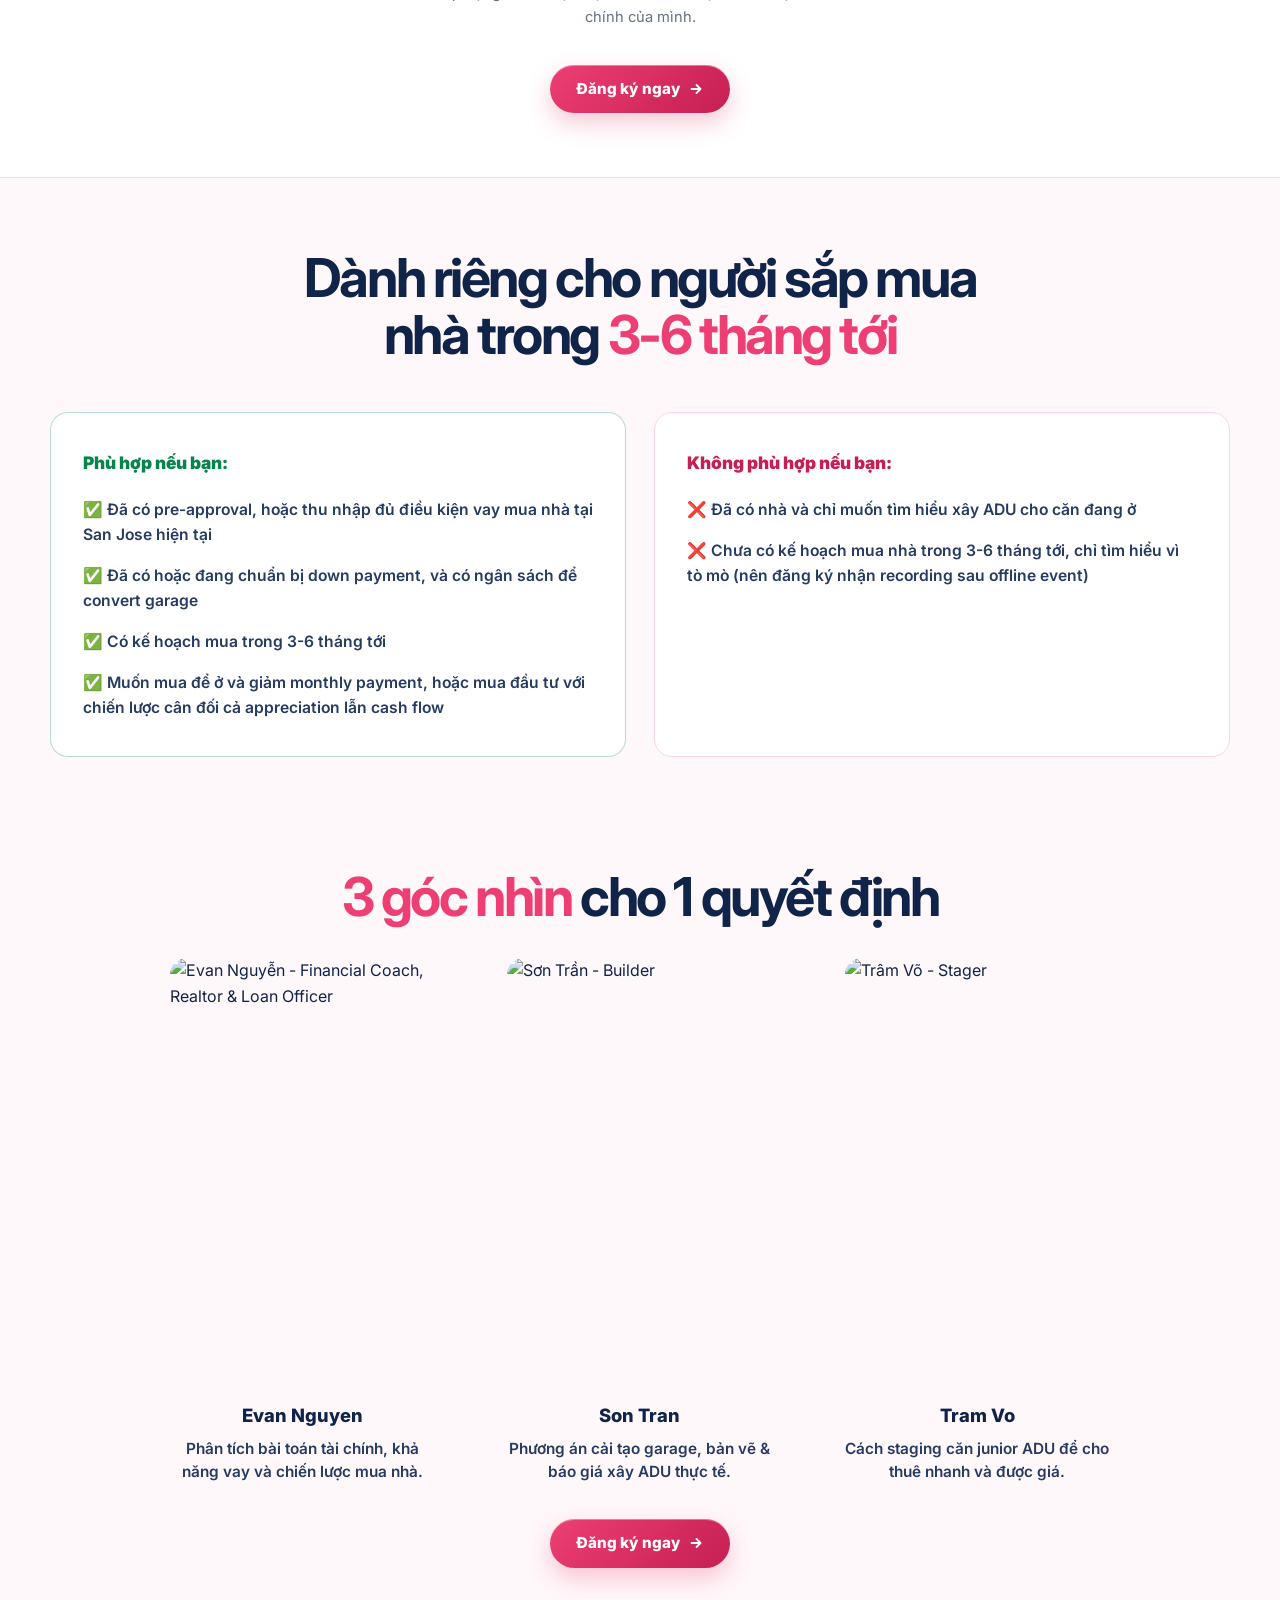
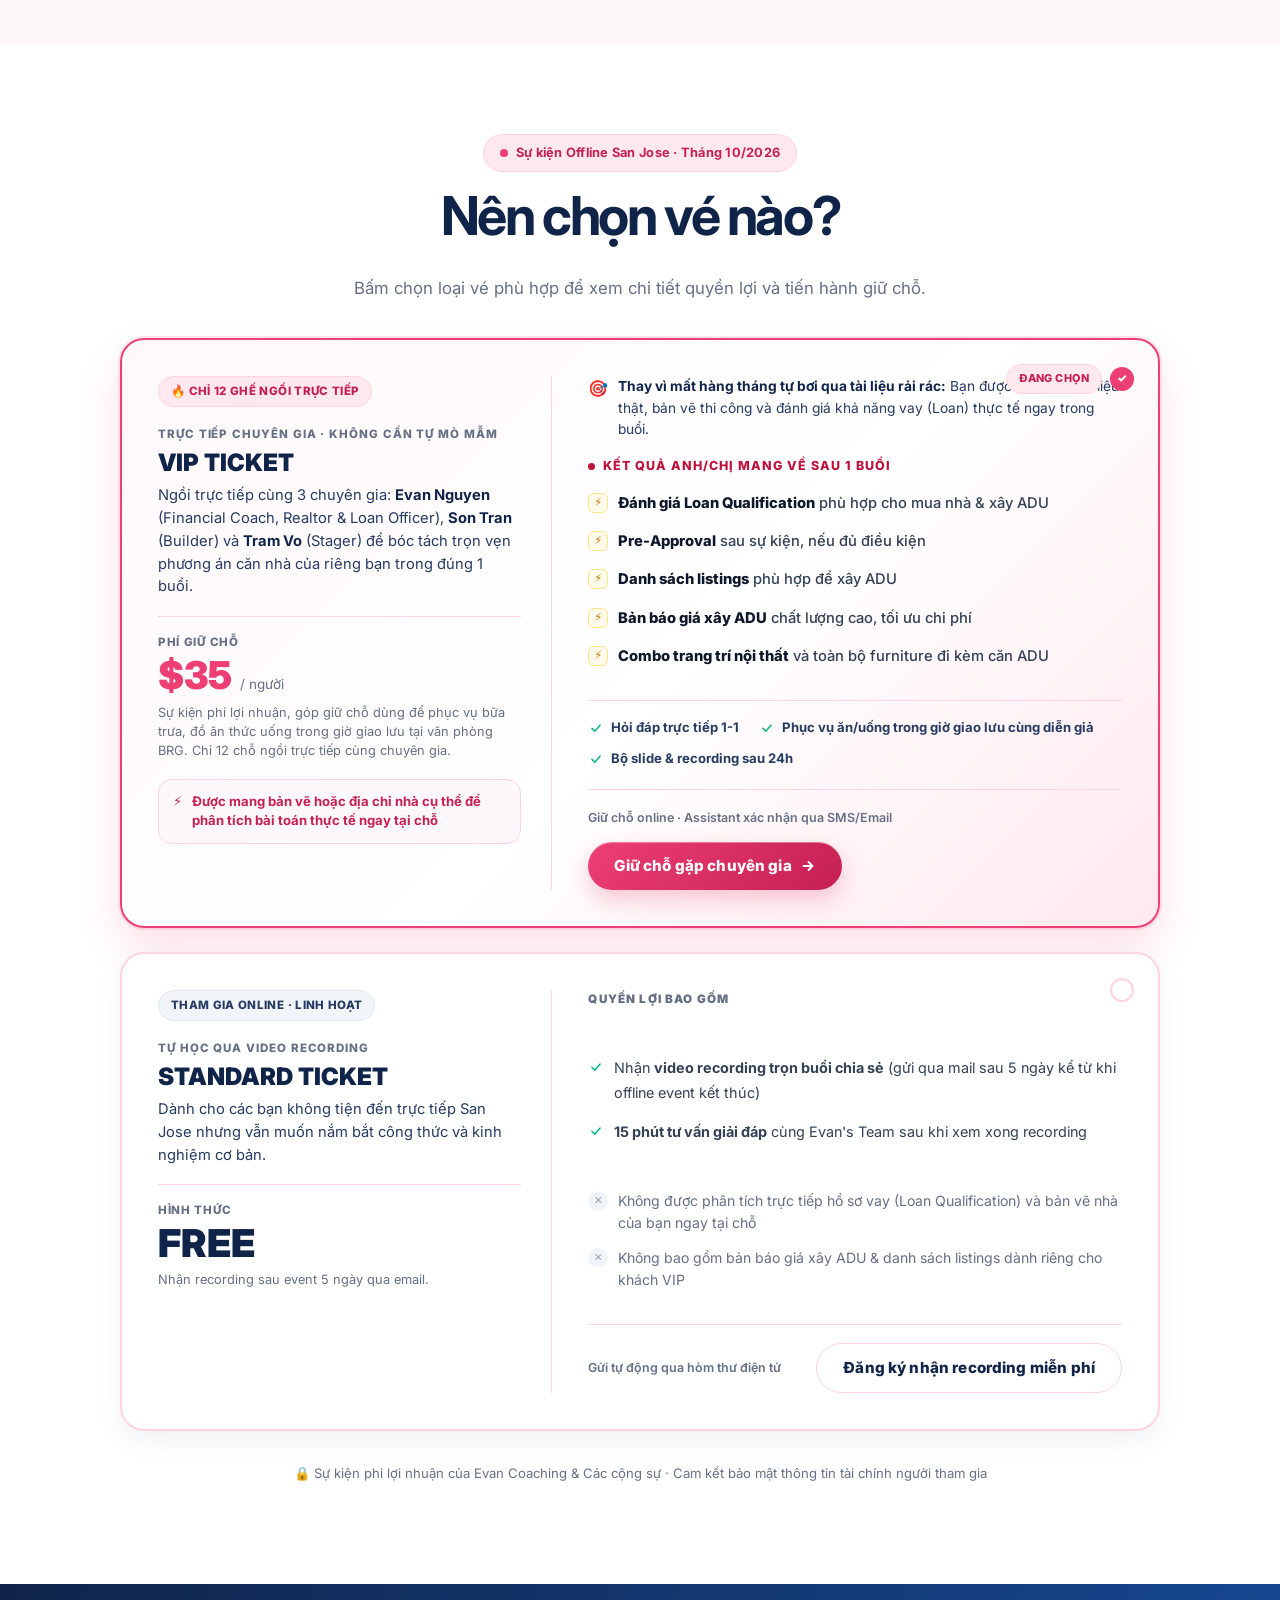
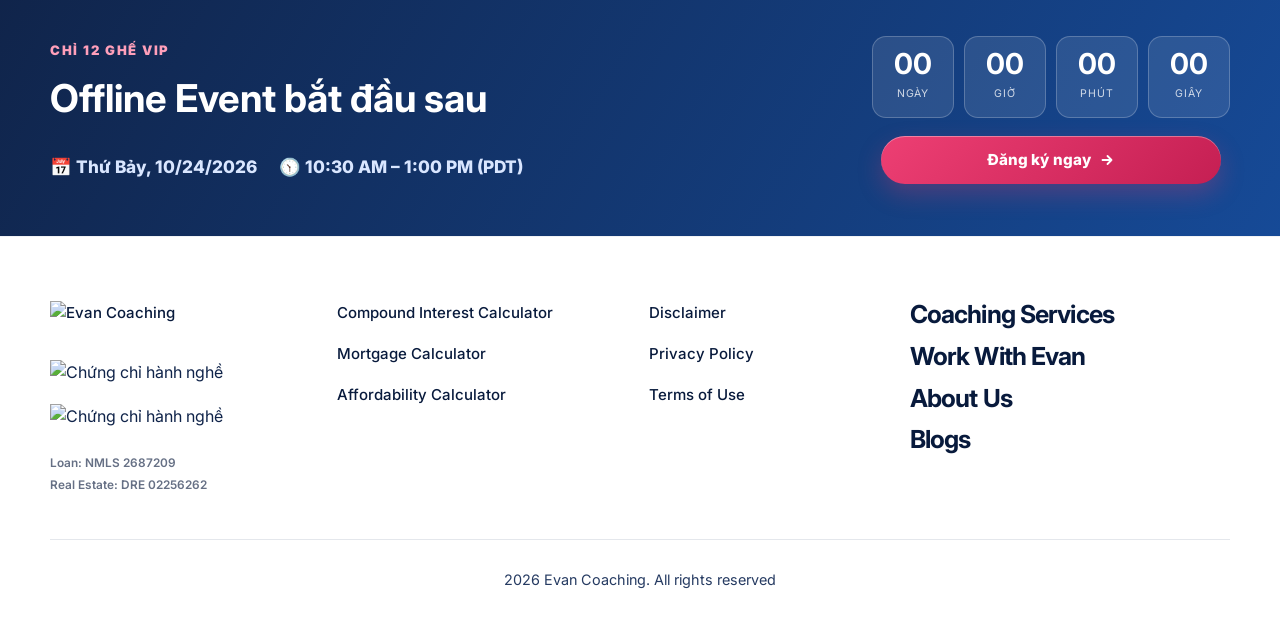
==== commit 00cdcd67: "Redesign ticket section as stacked click-to-select cards Replace the 3-section Guide/VIP/Standard la" ====
--- a/index.html
+++ b/index.html
@@ -247,88 +247,103 @@
       </div>
     </section>
 
-    <section class="ticket-guide-section" id="ticket" aria-labelledby="ticket-guide-title">
-      <div class="container ticket-guide-inner">
-        <p class="eyebrow">CHỌN ĐÚNG HÌNH THỨC THAM GIA</p>
-        <h2 class="section-title" id="ticket-guide-title">Nên chọn vé nào?</h2>
-        <p class="section-lede">Nếu bạn muốn được 3 chuyên gia phân tích trực tiếp đúng tình huống tài chính của mình và cầm về một con số cụ thể ngay trong buổi, vé VIP là lựa chọn dành cho bạn. Nếu bạn chưa sắp xếp được thời gian đến trực tiếp nhưng vẫn muốn nắm nội dung chia sẻ, vé Standard giúp bạn xem lại toàn bộ sau đó.</p>
-        <div class="ticket-guide-actions">
-          <a class="btn" href="#ticket-vip" data-track-content="ticket-guide-vip">Gặp chuyên gia trực tiếp<svg class="btn-arrow" width="16" height="16" viewBox="0 0 16 16" fill="none" aria-hidden="true"><path d="M3.5 8H12.5M12.5 8L8.5 4M12.5 8L8.5 12" stroke="currentColor" stroke-width="1.8" stroke-linecap="round" stroke-linejoin="round"/></svg></a>
-          <a class="btn secondary" href="#ticket-standard" data-track-content="ticket-guide-standard">Xem recording miễn phí<svg class="btn-arrow" width="16" height="16" viewBox="0 0 16 16" fill="none" aria-hidden="true"><path d="M3.5 8H12.5M12.5 8L8.5 4M12.5 8L8.5 12" stroke="currentColor" stroke-width="1.8" stroke-linecap="round" stroke-linejoin="round"/></svg></a>
-        </div>
-      </div>
-    </section>
-
-    <section class="ticket-vip-section" id="ticket-vip" aria-labelledby="ticket-vip-title">
-      <div class="container">
-        <article class="vip-feature-card ticket-vip-card">
-          <div class="vip-feature-left">
-            <p class="vip-feature-eyebrow">GẶP TRỰC TIẾP CHUYÊN GIA, KHÔNG CẦN TỰ MÒ MẪM</p>
-            <h2 id="ticket-vip-title">Giải quyết bài toán mua nhà &amp; ADU của bạn ngay trong 1 buổi</h2>
-            <p class="vip-feature-sub">Thay vì tự tìm hiểu rải rác, bạn ngồi trực tiếp với cả 3 chuyên gia — Evan Nguyen (Financial Coach, Realtor &amp; Loan Officer), Son Tran (Builder) và Tram Vo (Stager) — để nhìn rõ bài toán tài chính, phương án cải tạo và cách tối ưu căn nhà của chính bạn, trong cùng một buổi.</p>
-            <p class="vip-feature-note vip-feature-note-top">🔥 Chỉ 12 chỗ ngồi trực tiếp cùng chuyên gia — sự kiện phi lợi nhuận, góp giữ chỗ dùng để phục vụ bữa trưa, đồ ăn thức uống trong giờ giao lưu tại văn phòng BRG.</p>
-            <div class="price-contribution"><span class="price-label">Góp giữ chỗ</span><strong>$35</strong><span class="unit">/ người</span></div>
-            <a class="btn full" href="./vip/" data-track-content="vip-ticket">Giữ chỗ gặp chuyên gia<svg class="btn-arrow" width="16" height="16" viewBox="0 0 16 16" fill="none" aria-hidden="true"><path d="M3.5 8H12.5M12.5 8L8.5 4M12.5 8L8.5 12" stroke="currentColor" stroke-width="1.8" stroke-linecap="round" stroke-linejoin="round"/></svg></a>
-          </div>
-          <div class="vip-feature-right">
-            <ul class="ticket-compare-list">
-              <li>
-                <span class="compare-row compare-no"><span class="compare-icon">✗</span><span>Tự đọc tài liệu online, không biết áp dụng vào trường hợp cụ thể của mình</span></span>
-                <span class="compare-row compare-yes"><span class="compare-icon">⚡</span><span>Được phân tích trực tiếp đúng con số tài chính của bạn</span></span>
-              </li>
-              <li>
-                <span class="compare-row compare-no"><span class="compare-icon">✗</span><span>Tự tìm hiểu ADU, không có bản vẽ hay báo giá thực tế để đối chiếu</span></span>
-                <span class="compare-row compare-yes"><span class="compare-icon">⚡</span><span>Xem case thật, báo giá bóc tách và phân tích dòng tiền trước, sau</span></span>
-              </li>
-              <li>
-                <span class="compare-row compare-no"><span class="compare-icon">✗</span><span>Không có ai xác nhận hồ sơ vay của mình đang ở đâu</span></span>
-                <span class="compare-row compare-yes"><span class="compare-icon">⚡</span><span>Đánh giá Loan Qualification cá nhân hoá, cấp Pre-Approval sau sự kiện nếu đủ điều kiện</span></span>
-              </li>
-            </ul>
-            <div class="vip-highlight">
-              <h4 class="vip-highlight-title">KẾT QUẢ ANH/CHỊ MANG VỀ SAU 1 BUỔI</h4>
-              <ul class="vip-highlight-list">
-                <li><span class="vip-highlight-icon">⚡</span><span><strong>Đánh giá Loan Qualification</strong> phù hợp cho mua nhà &amp; xây ADU</span></li>
-                <li><span class="vip-highlight-icon">⚡</span><span><strong>Pre-Approval</strong> sau sự kiện, nếu đủ điều kiện</span></li>
-                <li><span class="vip-highlight-icon">⚡</span><span><strong>Danh sách listings</strong> phù hợp để xây ADU</span></li>
-                <li><span class="vip-highlight-icon">⚡</span><span><strong>Bản báo giá xây ADU</strong> chất lượng cao, tối ưu chi phí</span></li>
-                <li><span class="vip-highlight-icon">⚡</span><span><strong>Combo trang trí nội thất</strong> và toàn bộ furniture đi kèm căn ADU</span></li>
-              </ul>
-            </div>
-            <div>
-              <h4 class="vip-perks-title">DỊCH VỤ &amp; TÀI LIỆU ĐI KÈM</h4>
-              <ul class="perks">
-                <li><svg class="perk-check" width="16" height="16" viewBox="0 0 20 20" fill="none" aria-hidden="true"><path d="M5 10.5L8.5 14L15 6.5" stroke="currentColor" stroke-width="2" stroke-linecap="round" stroke-linejoin="round"/></svg><span>Trao đổi &amp; đặt câu hỏi trực tiếp với cả 3 chuyên gia</span></li>
-                <li><svg class="perk-check" width="16" height="16" viewBox="0 0 20 20" fill="none" aria-hidden="true"><path d="M5 10.5L8.5 14L15 6.5" stroke="currentColor" stroke-width="2" stroke-linecap="round" stroke-linejoin="round"/></svg><span>Phục vụ ăn/uống trong giờ giao lưu cùng diễn giả</span></li>
-                <li><svg class="perk-check" width="16" height="16" viewBox="0 0 20 20" fill="none" aria-hidden="true"><path d="M5 10.5L8.5 14L15 6.5" stroke="currentColor" stroke-width="2" stroke-linecap="round" stroke-linejoin="round"/></svg><span>Bộ slide, recording &amp; tài liệu độc quyền gửi sau offline event 24h</span></li>
-              </ul>
-            </div>
-          </div>
-        </article>
-      </div>
-    </section>
-
-    <section class="ticket-standard-section" id="ticket-standard" aria-labelledby="ticket-standard-title">
-      <div class="container">
-        <article class="vip-feature-card ticket-standard-card">
-          <div class="vip-feature-left">
-            <p class="vip-feature-eyebrow">KHÔNG THỂ THAM GIA TRỰC TIẾP?</p>
-            <h2 id="ticket-standard-title">Xem lại toàn bộ nội dung chia sẻ, miễn phí</h2>
-            <p class="vip-feature-sub">Nếu chưa sắp xếp được để có mặt trực tiếp, bạn vẫn có thể xem lại toàn bộ nội dung buổi chia sẻ. Tốc độ sẽ chậm hơn vì không có phần trao đổi trực tiếp với chuyên gia, và bạn sẽ tự đối chiếu nội dung vào trường hợp của mình.</p>
-            <div class="price price-lg"><strong>FREE</strong></div>
-            <a class="btn secondary full" href="./standard/" data-track-content="standard-ticket">Đăng ký xem recording</a>
-          </div>
-          <div class="vip-feature-right">
-            <div class="vip-highlight">
-              <h4 class="vip-highlight-title">QUYỀN LỢI VÉ STANDARD</h4>
-              <ul class="perks">
-                <li><svg class="perk-check" width="16" height="16" viewBox="0 0 20 20" fill="none" aria-hidden="true"><path d="M5 10.5L8.5 14L15 6.5" stroke="currentColor" stroke-width="2" stroke-linecap="round" stroke-linejoin="round"/></svg><span>Nhận recording trọn buổi chia sẻ gửi qua mail sau 5 ngày kể từ khi offline event kết thúc</span></li>
-                <li><svg class="perk-check" width="16" height="16" viewBox="0 0 20 20" fill="none" aria-hidden="true"><path d="M5 10.5L8.5 14L15 6.5" stroke="currentColor" stroke-width="2" stroke-linecap="round" stroke-linejoin="round"/></svg><span>Đặt lịch hẹn 15 phút tư vấn giải đáp sau khi xem recording</span></li>
-              </ul>
-            </div>
-            <p class="ticket-standard-upsell">Nếu muốn được phân tích trực tiếp ngay trong buổi thay vì chờ xem lại, <a href="#ticket-vip" data-track-content="standard-upsell-vip">vé VIP ở trên vẫn còn chỗ</a>.</p>
-          </div>
-        </article>
+    <section class="ticket-section" id="ticket" aria-labelledby="ticket-section-title">
+      <div class="container">
+        <div class="ticket-head">
+          <span class="badge-pill ticket-head-badge"><span class="ticket-head-dot"></span>Sự kiện Offline San Jose · Tháng 10/2026</span>
+          <h2 class="section-title" id="ticket-section-title">Nên chọn vé nào?</h2>
+          <p class="section-lede">Bấm chọn loại vé phù hợp để xem chi tiết quyền lợi và tiến hành giữ chỗ.</p>
+        </div>
+
+        <div class="ticket-stack">
+          <article class="ticket-card is-active" id="ticket-vip" data-ticket-card="vip" aria-labelledby="ticket-vip-title">
+            <div class="ticket-select">
+              <span class="selection-pill">Đang chọn</span>
+              <span class="selection-check">✓</span>
+            </div>
+            <div class="ticket-card-grid">
+              <div class="ticket-card-left">
+                <span class="ticket-urgency-badge">🔥 Chỉ 12 ghế ngồi trực tiếp</span>
+                <div class="ticket-card-heading">
+                  <span class="ticket-card-kicker">Trực tiếp chuyên gia · Không cần tự mò mẫm</span>
+                  <h3 class="ticket-card-title" id="ticket-vip-title">VIP TICKET</h3>
+                  <p class="ticket-card-desc">Ngồi trực tiếp cùng 3 chuyên gia: <strong>Evan Nguyen</strong> (Financial Coach, Realtor &amp; Loan Officer), <strong>Son Tran</strong> (Builder) và <strong>Tram Vo</strong> (Stager) để bóc tách trọn vẹn phương án căn nhà của riêng bạn trong đúng 1 buổi.</p>
+                </div>
+                <div class="ticket-price-block">
+                  <span class="ticket-price-label">Phí giữ chỗ</span>
+                  <div class="ticket-price-row"><strong>$35</strong><span class="unit">/ người</span></div>
+                  <p class="ticket-price-note">Sự kiện phi lợi nhuận, góp giữ chỗ dùng để phục vụ bữa trưa, đồ ăn thức uống trong giờ giao lưu tại văn phòng BRG. Chỉ 12 chỗ ngồi trực tiếp cùng chuyên gia.</p>
+                </div>
+                <div class="ticket-hint-box"><span class="ticket-hint-icon">⚡</span><span>Được mang bản vẽ hoặc địa chỉ nhà cụ thể để phân tích bài toán thực tế ngay tại chỗ</span></div>
+              </div>
+              <div class="ticket-card-right">
+                <div class="ticket-card-right-top">
+                  <div class="ticket-compare-teaser"><span class="ticket-compare-teaser-icon">🎯</span><p><strong>Thay vì mất hàng tháng tự bơi qua tài liệu rải rác:</strong> Bạn được đối chiếu số liệu thật, bản vẽ thi công và đánh giá khả năng vay (Loan) thực tế ngay trong buổi.</p></div>
+                  <div class="vip-highlight">
+                    <h4 class="vip-highlight-title">KẾT QUẢ ANH/CHỊ MANG VỀ SAU 1 BUỔI</h4>
+                    <ul class="vip-highlight-list">
+                      <li><span class="vip-highlight-icon">⚡</span><span><strong>Đánh giá Loan Qualification</strong> phù hợp cho mua nhà &amp; xây ADU</span></li>
+                      <li><span class="vip-highlight-icon">⚡</span><span><strong>Pre-Approval</strong> sau sự kiện, nếu đủ điều kiện</span></li>
+                      <li><span class="vip-highlight-icon">⚡</span><span><strong>Danh sách listings</strong> phù hợp để xây ADU</span></li>
+                      <li><span class="vip-highlight-icon">⚡</span><span><strong>Bản báo giá xây ADU</strong> chất lượng cao, tối ưu chi phí</span></li>
+                      <li><span class="vip-highlight-icon">⚡</span><span><strong>Combo trang trí nội thất</strong> và toàn bộ furniture đi kèm căn ADU</span></li>
+                    </ul>
+                  </div>
+                  <ul class="ticket-logistics-row">
+                    <li><svg class="perk-check" width="16" height="16" viewBox="0 0 20 20" fill="none" aria-hidden="true"><path d="M5 10.5L8.5 14L15 6.5" stroke="currentColor" stroke-width="2" stroke-linecap="round" stroke-linejoin="round"/></svg><span>Hỏi đáp trực tiếp 1-1</span></li>
+                    <li><svg class="perk-check" width="16" height="16" viewBox="0 0 20 20" fill="none" aria-hidden="true"><path d="M5 10.5L8.5 14L15 6.5" stroke="currentColor" stroke-width="2" stroke-linecap="round" stroke-linejoin="round"/></svg><span>Phục vụ ăn/uống trong giờ giao lưu cùng diễn giả</span></li>
+                    <li><svg class="perk-check" width="16" height="16" viewBox="0 0 20 20" fill="none" aria-hidden="true"><path d="M5 10.5L8.5 14L15 6.5" stroke="currentColor" stroke-width="2" stroke-linecap="round" stroke-linejoin="round"/></svg><span>Bộ slide &amp; recording sau 24h</span></li>
+                  </ul>
+                </div>
+                <div class="ticket-cta-row">
+                  <span class="ticket-cta-note">Giữ chỗ online · Assistant xác nhận qua SMS/Email</span>
+                  <a class="btn" href="./vip/" data-track-content="vip-ticket">Giữ chỗ gặp chuyên gia<svg class="btn-arrow" width="16" height="16" viewBox="0 0 16 16" fill="none" aria-hidden="true"><path d="M3.5 8H12.5M12.5 8L8.5 4M12.5 8L8.5 12" stroke="currentColor" stroke-width="1.8" stroke-linecap="round" stroke-linejoin="round"/></svg></a>
+                </div>
+              </div>
+            </div>
+          </article>
+
+          <article class="ticket-card" id="ticket-standard" data-ticket-card="standard" aria-labelledby="ticket-standard-title">
+            <div class="ticket-select">
+              <span class="selection-pill">Đang chọn</span>
+              <span class="selection-check">✓</span>
+            </div>
+            <div class="ticket-card-grid">
+              <div class="ticket-card-left">
+                <span class="ticket-mode-badge">Tham gia Online · Linh hoạt</span>
+                <div class="ticket-card-heading">
+                  <span class="ticket-card-kicker">Tự học qua video recording</span>
+                  <h3 class="ticket-card-title" id="ticket-standard-title">STANDARD TICKET</h3>
+                  <p class="ticket-card-desc">Dành cho các bạn không tiện đến trực tiếp San Jose nhưng vẫn muốn nắm bắt công thức và kinh nghiệm cơ bản.</p>
+                </div>
+                <div class="ticket-price-block">
+                  <span class="ticket-price-label">Hình thức</span>
+                  <div class="ticket-price-row ticket-price-free"><strong>FREE</strong></div>
+                  <p class="ticket-price-note">Nhận recording sau event 5 ngày qua email.</p>
+                </div>
+              </div>
+              <div class="ticket-card-right">
+                <div class="ticket-card-right-top">
+                  <h4 class="vip-perks-title">QUYỀN LỢI BAO GỒM</h4>
+                  <ul class="perks">
+                    <li><svg class="perk-check" width="16" height="16" viewBox="0 0 20 20" fill="none" aria-hidden="true"><path d="M5 10.5L8.5 14L15 6.5" stroke="currentColor" stroke-width="2" stroke-linecap="round" stroke-linejoin="round"/></svg><span>Nhận <strong>video recording trọn buổi chia sẻ</strong> (gửi qua mail sau 5 ngày kể từ khi offline event kết thúc)</span></li>
+                    <li><svg class="perk-check" width="16" height="16" viewBox="0 0 20 20" fill="none" aria-hidden="true"><path d="M5 10.5L8.5 14L15 6.5" stroke="currentColor" stroke-width="2" stroke-linecap="round" stroke-linejoin="round"/></svg><span><strong>15 phút tư vấn giải đáp</strong> cùng Evan's Team sau khi xem xong recording</span></li>
+                  </ul>
+                  <ul class="perks-limit">
+                    <li><span class="perk-limit-icon">✕</span><span>Không được phân tích trực tiếp hồ sơ vay (Loan Qualification) và bản vẽ nhà của bạn ngay tại chỗ</span></li>
+                    <li><span class="perk-limit-icon">✕</span><span>Không bao gồm bản báo giá xây ADU &amp; danh sách listings dành riêng cho khách VIP</span></li>
+                  </ul>
+                </div>
+                <div class="ticket-cta-row">
+                  <span class="ticket-cta-note">Gửi tự động qua hòm thư điện tử</span>
+                  <a class="btn secondary" href="./standard/" data-track-content="standard-ticket">Đăng ký nhận recording miễn phí</a>
+                </div>
+              </div>
+            </div>
+          </article>
+        </div>
+
+        <p class="ticket-trust-footer">🔒 Sự kiện phi lợi nhuận của Evan Coaching &amp; Các cộng sự · Cam kết bảo mật thông tin tài chính người tham gia</p>
       </div>
     </section>
 
--- a/styles.css
+++ b/styles.css
@@ -218,7 +218,6 @@
 .vip-highlight-list li > span:last-child { color: #334155; font-size: .92rem; font-weight: 500; line-height: 1.65; }
 .vip-highlight-list li strong { color: #0f172a; font-weight: 800; }
 .vip-perks-title { margin: 0 0 14px; color: var(--muted); font-size: .73rem; font-weight: 900; letter-spacing: .1em; text-transform: uppercase; }
-.ticket-standard-card .vip-highlight { padding-bottom: 0; border-bottom: none; }
 
 .ticket-steps { display: grid; grid-template-columns: repeat(3, 1fr); gap: 20px; max-width: 900px; margin: 0 auto 48px; }
 .ticket-step { display: flex; gap: 14px; align-items: flex-start; }
@@ -226,45 +225,69 @@
 .ticket-step-body strong { display: block; margin-bottom: 4px; color: var(--ink); font-size: .98rem; font-weight: 800; }
 .ticket-step-body p { margin: 0; color: var(--muted); font-size: .86rem; line-height: 1.5; }
 
-/* Ticket guide + standalone VIP/Standard sections */
-.ticket-guide-section { padding: 90px 0 54px; text-align: center; }
-.ticket-guide-inner { max-width: 740px; }
-.ticket-guide-actions { display: flex; flex-wrap: wrap; justify-content: center; gap: 14px; margin-top: 32px; }
-.ticket-guide-actions .btn { width: auto; min-width: 240px; }
-.ticket-vip-section { padding: 56px 0 70px; background: var(--rose-50); }
-.ticket-standard-section { padding: 56px 0 100px; }
-.ticket-compare-list { display: grid; gap: 12px; margin: 0 0 28px; padding: 0; list-style: none; }
-.ticket-compare-list li { padding: 14px 16px; border-radius: 14px; background: #f8fafc; border: 1px solid #eef2f6; }
-.compare-row { display: flex; gap: 9px; align-items: flex-start; font-size: .87rem; line-height: 1.55; }
-.compare-row + .compare-row { margin-top: 8px; }
-.compare-icon { flex: none; margin-top: 1px; font-size: .82rem; }
-.compare-no { color: #94a3b8; text-decoration: line-through; text-decoration-color: #cbd5e1; }
-.compare-yes { color: #0f172a; font-weight: 700; }
-.compare-yes .compare-icon { color: #d97706; }
-.ticket-standard-upsell { margin: 18px 0 0; padding: 14px 16px; border-radius: 12px; background: var(--rose-50); color: var(--ink-2); font-size: .88rem; line-height: 1.55; }
-.ticket-standard-upsell a { color: var(--pink-dark); font-weight: 800; text-decoration: underline; }
-
-.vip-feature-card { display: grid; grid-template-columns: .85fr 1.15fr; gap: 0; max-width: 1000px; margin: 0 auto; border-radius: 24px; overflow: hidden; box-shadow: 0 20px 44px rgba(16,36,74,.16); }
-.vip-feature-left { padding: 44px 38px; color: #fff; background: linear-gradient(160deg, var(--ink), var(--blue)); }
-.vip-feature-eyebrow { margin: 0 0 12px; color: rgba(255,255,255,.72); font-size: .72rem; font-weight: 900; letter-spacing: .1em; text-transform: uppercase; }
-.vip-feature-left h2 { margin: 0 0 14px; font-size: 1.55rem; line-height: 1.22; color: #fff; }
-.vip-feature-sub { margin: 0 0 20px; color: rgba(255,255,255,.75); font-size: .88rem; line-height: 1.5; }
-.vip-feature-left .price span { color: rgba(255,255,255,.7); }
-.vip-feature-left .price-lg strong { color: #fff; font-size: 4rem; font-weight: 900; text-shadow: 0 0 30px rgba(255,255,255,.35); }
-.vip-feature-badge { display: inline-block; margin-bottom: 14px; padding: 6px 14px; border-radius: 20px; background: linear-gradient(135deg,var(--pink),var(--pink-dark)); color: #fff; font-size: .68rem; font-weight: 900; letter-spacing: .06em; }
-.vip-feature-badge-outline { background: rgba(255,255,255,.14); border: 1px solid rgba(255,255,255,.4); }
-.vip-feature-left .btn { display: flex; width: 100%; margin-top: 26px; }
-.vip-feature-note { margin: 14px 0 0; color: rgba(255,255,255,.6); font-size: .76rem; line-height: 1.5; }
-.vip-feature-note-top { margin: 0 0 18px; padding: 12px 14px; border-radius: 12px; background: rgba(255,255,255,.1); border: 1px solid rgba(255,255,255,.18); color: rgba(255,255,255,.88); font-size: .82rem; font-weight: 600; line-height: 1.55; }
-.price-contribution { margin-bottom: 6px; }
-.price-contribution .price-label { display: block; margin-bottom: 4px; color: rgba(255,255,255,.65); font-size: .72rem; font-weight: 800; letter-spacing: .06em; text-transform: uppercase; }
-.price-contribution strong { color: #fff; font-size: 2rem; font-weight: 900; }
-.price-contribution .unit { margin-left: 4px; color: rgba(255,255,255,.7); font-size: .84rem; }
-.vip-feature-right { padding: 44px 38px; background: #fff; }
-
-.perks-x { padding: 0; margin: 0; list-style: none; }
-.perks-x li { display: flex; gap: 10px; align-items: flex-start; margin: 15px 0; color: #94a3b8; font-size: .9rem; line-height: 1.7; text-decoration: line-through; text-decoration-color: #cbd5e1; }
-.perk-x { flex: none; margin-top: 3px; color: #cbd5e1; }
+/* Ticket section: stacked, click-to-select VIP/Standard cards */
+.ticket-section { padding: 90px 0 100px; }
+.ticket-head { max-width: 720px; margin: 0 auto; text-align: center; }
+.ticket-head-badge { align-items: center; gap: 8px; }
+.ticket-head-dot { flex: none; width: 8px; height: 8px; border-radius: 50%; background: var(--pink); }
+.ticket-stack { display: grid; gap: 24px; max-width: 1040px; margin: 36px auto 0; }
+
+.ticket-card { position: relative; padding: 36px; border: 2px solid var(--rose-200); border-radius: 24px; background: #fff; box-shadow: 0 10px 28px rgba(16,36,74,.06); cursor: pointer; transition: border-color .25s ease, box-shadow .25s ease, background .25s ease; }
+.ticket-card:hover { border-color: var(--pink); }
+.ticket-card.is-active { border-color: var(--pink); background: linear-gradient(135deg, var(--rose-50) 0%, #fff 55%, var(--rose-100) 100%); box-shadow: 0 20px 40px rgba(237,63,115,.16), 0 0 0 2px rgba(237,63,115,.12); }
+
+.ticket-select { position: absolute; top: 24px; right: 24px; display: flex; align-items: center; gap: 8px; }
+.ticket-select .selection-pill { display: none; padding: 5px 12px; border: 1px solid var(--rose-200); border-radius: 999px; color: var(--pink-dark); background: var(--rose-100); font-size: .68rem; font-weight: 800; letter-spacing: .04em; text-transform: uppercase; }
+.ticket-card.is-active .selection-pill { display: inline-flex; }
+.ticket-select .selection-check { display: flex; align-items: center; justify-content: center; width: 24px; height: 24px; border: 2px solid var(--rose-200); border-radius: 50%; color: transparent; background: #fff; font-size: .7rem; font-weight: 900; transition: color .2s ease, background .2s ease, border-color .2s ease; }
+.ticket-card.is-active .selection-check { color: #fff; background: var(--pink); border-color: var(--pink); }
+
+.ticket-card-grid { display: grid; grid-template-columns: .85fr 1.15fr; gap: 36px; }
+.ticket-card-left { display: flex; flex-direction: column; gap: 18px; padding-right: 30px; border-right: 1px solid var(--rose-200); }
+.ticket-card-right { display: flex; flex-direction: column; gap: 20px; }
+.ticket-card-right-top { display: flex; flex-direction: column; gap: 18px; }
+
+.ticket-urgency-badge, .ticket-mode-badge { display: inline-flex; width: fit-content; align-items: center; gap: 6px; padding: 5px 12px; border-radius: 999px; font-size: .72rem; font-weight: 800; letter-spacing: .03em; text-transform: uppercase; }
+.ticket-urgency-badge { color: var(--pink-dark); background: var(--rose-100); border: 1px solid var(--rose-200); }
+.ticket-mode-badge { color: var(--ink-2); background: #f1f5f9; border: 1px solid #e2e8f0; }
+
+.ticket-card-heading { display: flex; flex-direction: column; gap: 6px; }
+.ticket-card-kicker { color: var(--muted); font-size: .72rem; font-weight: 800; letter-spacing: .08em; text-transform: uppercase; }
+.ticket-card-title { margin: 0; color: var(--ink); font-size: 1.5rem; font-weight: 900; line-height: 1.2; }
+.ticket-card-desc { margin: 0; color: var(--ink-2); font-size: .92rem; line-height: 1.55; }
+.ticket-card-desc strong { color: var(--ink); }
+
+.ticket-price-block { padding-top: 16px; border-top: 1px solid var(--rose-200); }
+.ticket-price-label { display: block; margin-bottom: 4px; color: var(--muted); font-size: .72rem; font-weight: 800; letter-spacing: .06em; text-transform: uppercase; }
+.ticket-price-row { display: flex; align-items: baseline; gap: 8px; }
+.ticket-price-row strong { color: var(--pink); font-size: 2.4rem; font-weight: 900; line-height: 1; }
+.ticket-price-row .unit { color: var(--muted); font-size: .84rem; }
+.ticket-price-row.ticket-price-free strong { color: var(--ink); }
+.ticket-price-note { margin: 8px 0 0; color: var(--muted); font-size: .8rem; line-height: 1.5; }
+
+.ticket-hint-box { display: flex; gap: 10px; align-items: flex-start; padding: 12px 14px; border: 1px solid var(--rose-200); border-radius: 14px; background: var(--rose-50); color: var(--pink-dark); font-size: .82rem; font-weight: 700; line-height: 1.5; }
+.ticket-hint-icon { flex: none; }
+
+.ticket-compare-teaser { display: flex; gap: 10px; align-items: flex-start; }
+.ticket-compare-teaser-icon { flex: none; font-size: 1rem; }
+.ticket-compare-teaser p { margin: 0; color: var(--ink-2); font-size: .86rem; line-height: 1.55; }
+.ticket-compare-teaser strong { color: var(--ink); }
+
+.ticket-card .vip-highlight { margin: 0; padding-bottom: 0; border-bottom: none; }
+
+.ticket-logistics-row { display: flex; flex-wrap: wrap; gap: 10px 20px; margin: 0; padding: 16px 0 0; border-top: 1px solid var(--rose-200); list-style: none; }
+.ticket-logistics-row li { display: flex; align-items: center; gap: 7px; color: var(--ink-2); font-size: .82rem; font-weight: 700; }
+.ticket-logistics-row .perk-check { margin: 0; }
+
+.perks-limit { padding: 0; margin: 0; list-style: none; }
+.perks-limit li { display: flex; gap: 10px; align-items: flex-start; margin: 12px 0; color: var(--muted); font-size: .88rem; line-height: 1.6; }
+.perk-limit-icon { flex: none; display: flex; align-items: center; justify-content: center; width: 20px; height: 20px; margin-top: 1px; border-radius: 50%; color: #94a3b8; background: #f1f5f9; font-size: .68rem; font-weight: 800; }
+
+.ticket-cta-row { display: flex; flex-wrap: wrap; align-items: center; justify-content: space-between; gap: 14px; padding-top: 18px; border-top: 1px solid var(--rose-200); }
+.ticket-cta-note { color: var(--muted); font-size: .78rem; font-weight: 600; }
+.ticket-cta-row .btn { flex: none; }
+
+.ticket-trust-footer { margin: 32px auto 0; max-width: 720px; color: var(--muted); font-size: .82rem; text-align: center; }
 
 /* CTA/footer */
 .closing { padding: 78px 0; color: var(--ink); background: var(--rose-50); text-align: center; border-top: 1px solid var(--rose-200); }
@@ -428,9 +451,7 @@
 main > .agenda-section { order: 60; }
 main > .audience-section { order: 65; }
 main > .speakers-section { order: 70; }
-main > .ticket-guide-section { order: 90; }
-main > .ticket-vip-section { order: 91; }
-main > .ticket-standard-section { order: 92; }
+main > .ticket-section { order: 90; }
 main > .countdown-section { order: 95; }
 main > .closing { order: 100; }
 
@@ -573,13 +594,13 @@
   .audience-grid { grid-template-columns: 1fr; gap: 16px; margin-top: 32px; }
   .audience-col { padding: 26px 22px; }
   .ticket-steps { grid-template-columns: 1fr; gap: 18px; margin-bottom: 36px; }
-  .vip-feature-card { grid-template-columns: 1fr; border-radius: 18px; }
-  .vip-feature-left, .vip-feature-right { padding: 32px 24px; }
-  .ticket-guide-section { padding: 56px 0 40px; }
-  .ticket-guide-actions { flex-direction: column; }
-  .ticket-guide-actions .btn { width: 100%; min-width: 0; }
-  .ticket-vip-section { padding: 40px 0 48px; }
-  .ticket-standard-section { padding: 40px 0 72px; }
+  .ticket-section { padding: 56px 0 72px; }
+  .ticket-card { padding: 24px; border-radius: 18px; }
+  .ticket-card-grid { grid-template-columns: 1fr; gap: 24px; }
+  .ticket-card-left { padding-right: 0; padding-bottom: 20px; border-right: 0; border-bottom: 1px solid var(--rose-200); }
+  .ticket-select { position: static; justify-content: flex-end; margin-bottom: 14px; }
+  .ticket-cta-row { flex-direction: column; align-items: stretch; text-align: center; }
+  .ticket-cta-row .btn { width: 100%; }
   .countdown-cta { max-width: none; }
   .closing { padding: 56px 0 96px; }
   .closing-contrast { grid-template-columns: 1fr; gap: 14px; }
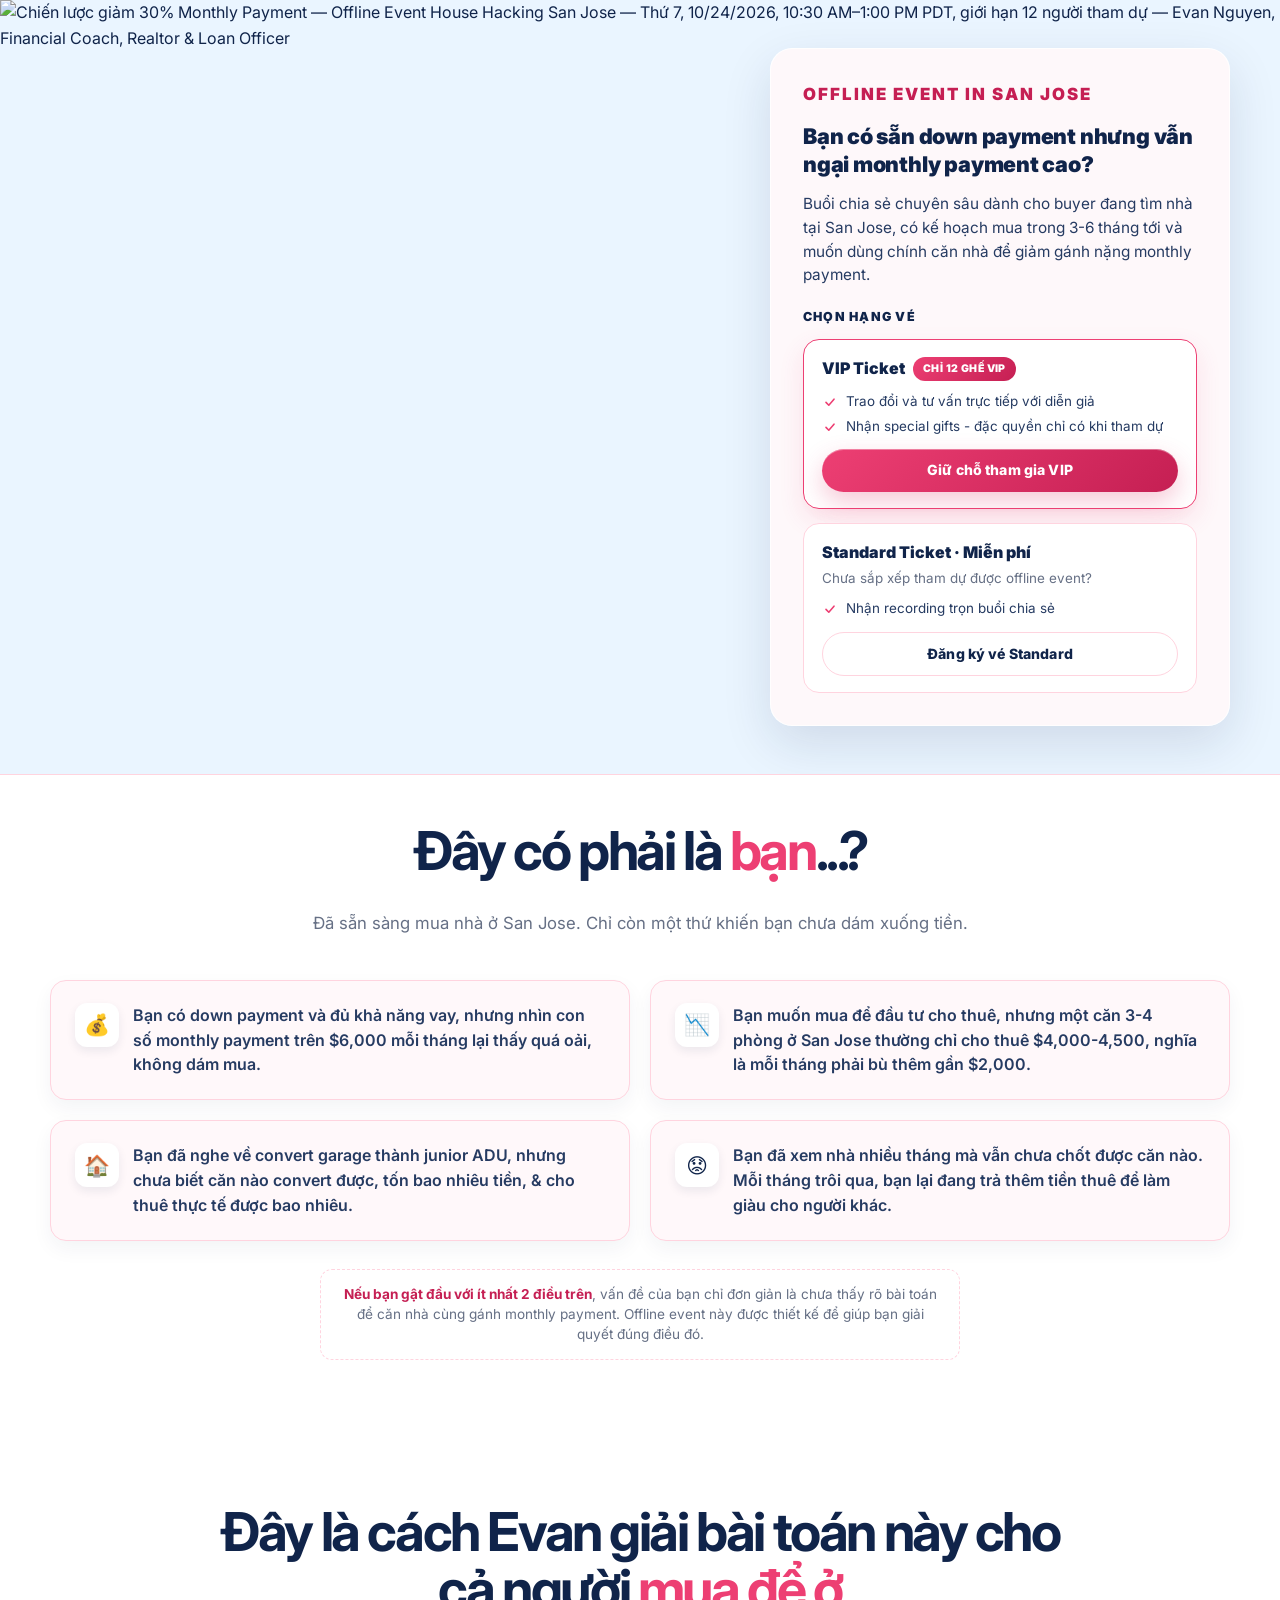
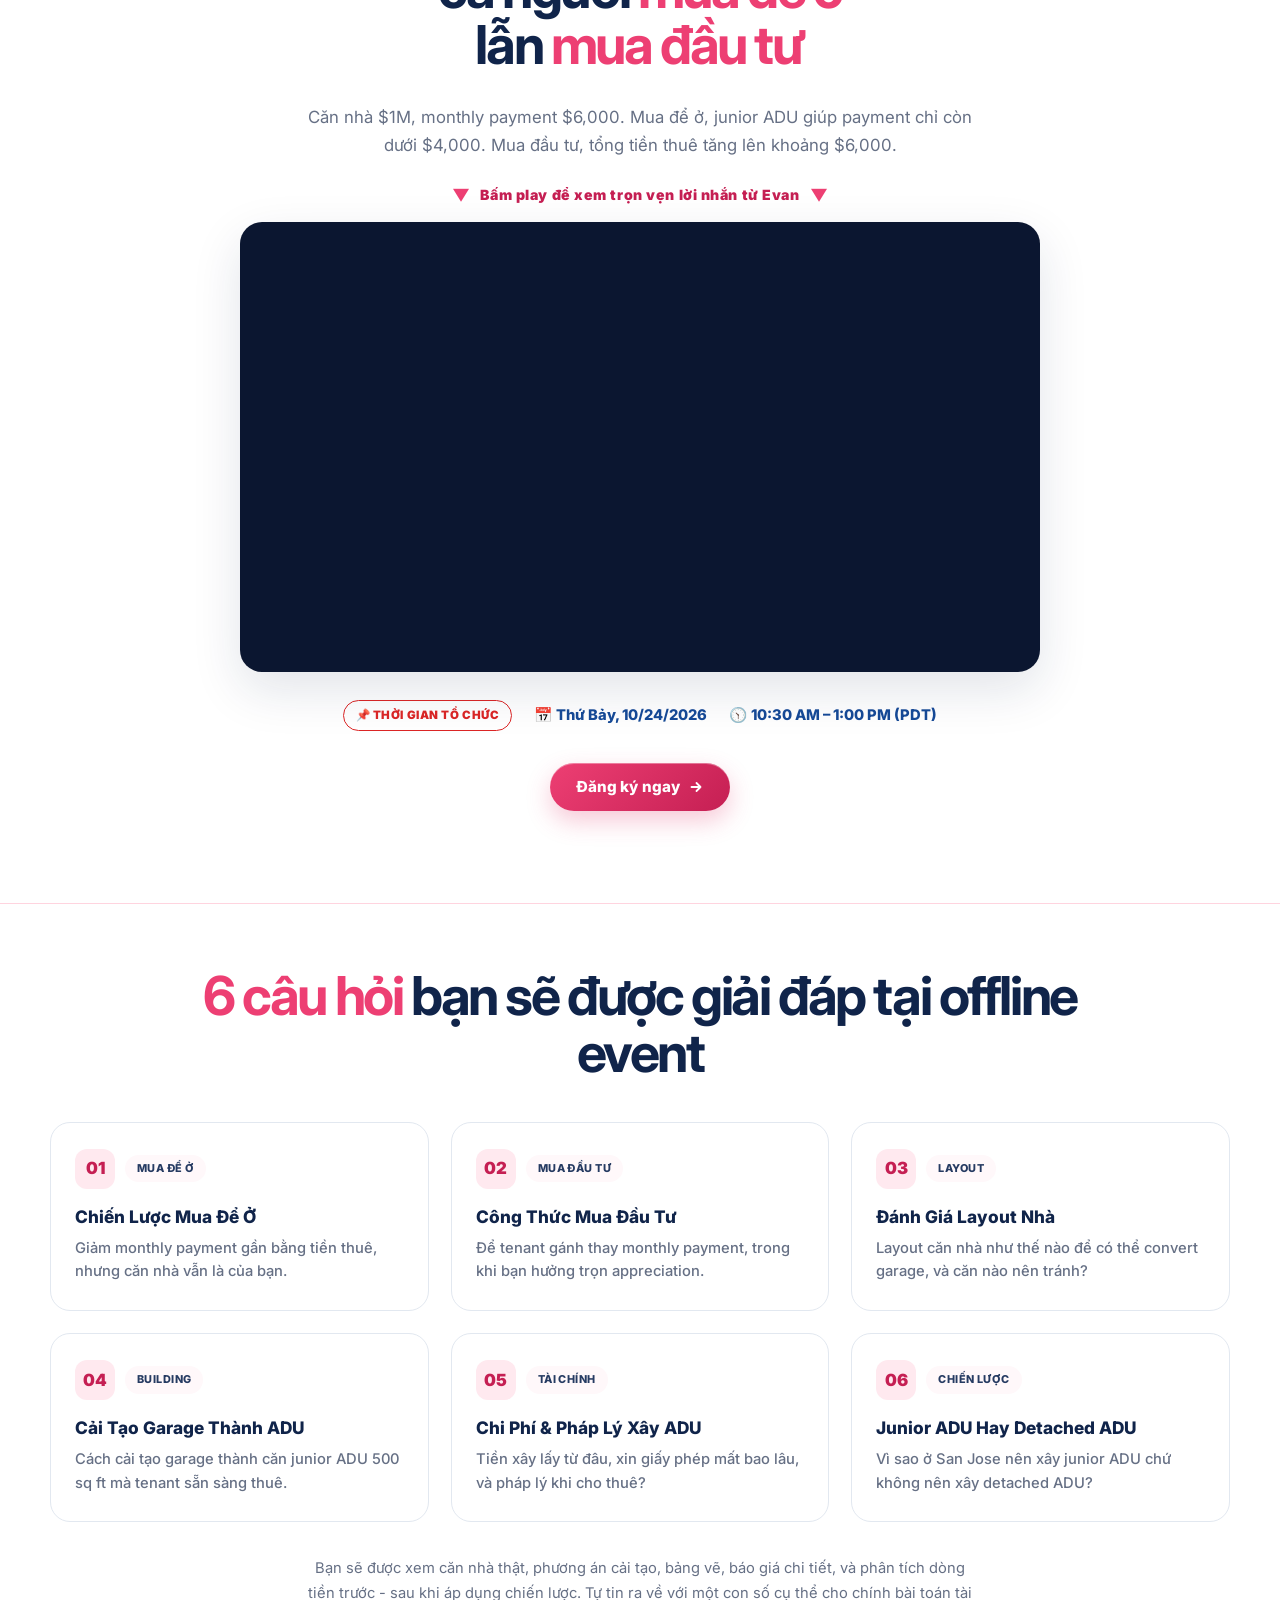
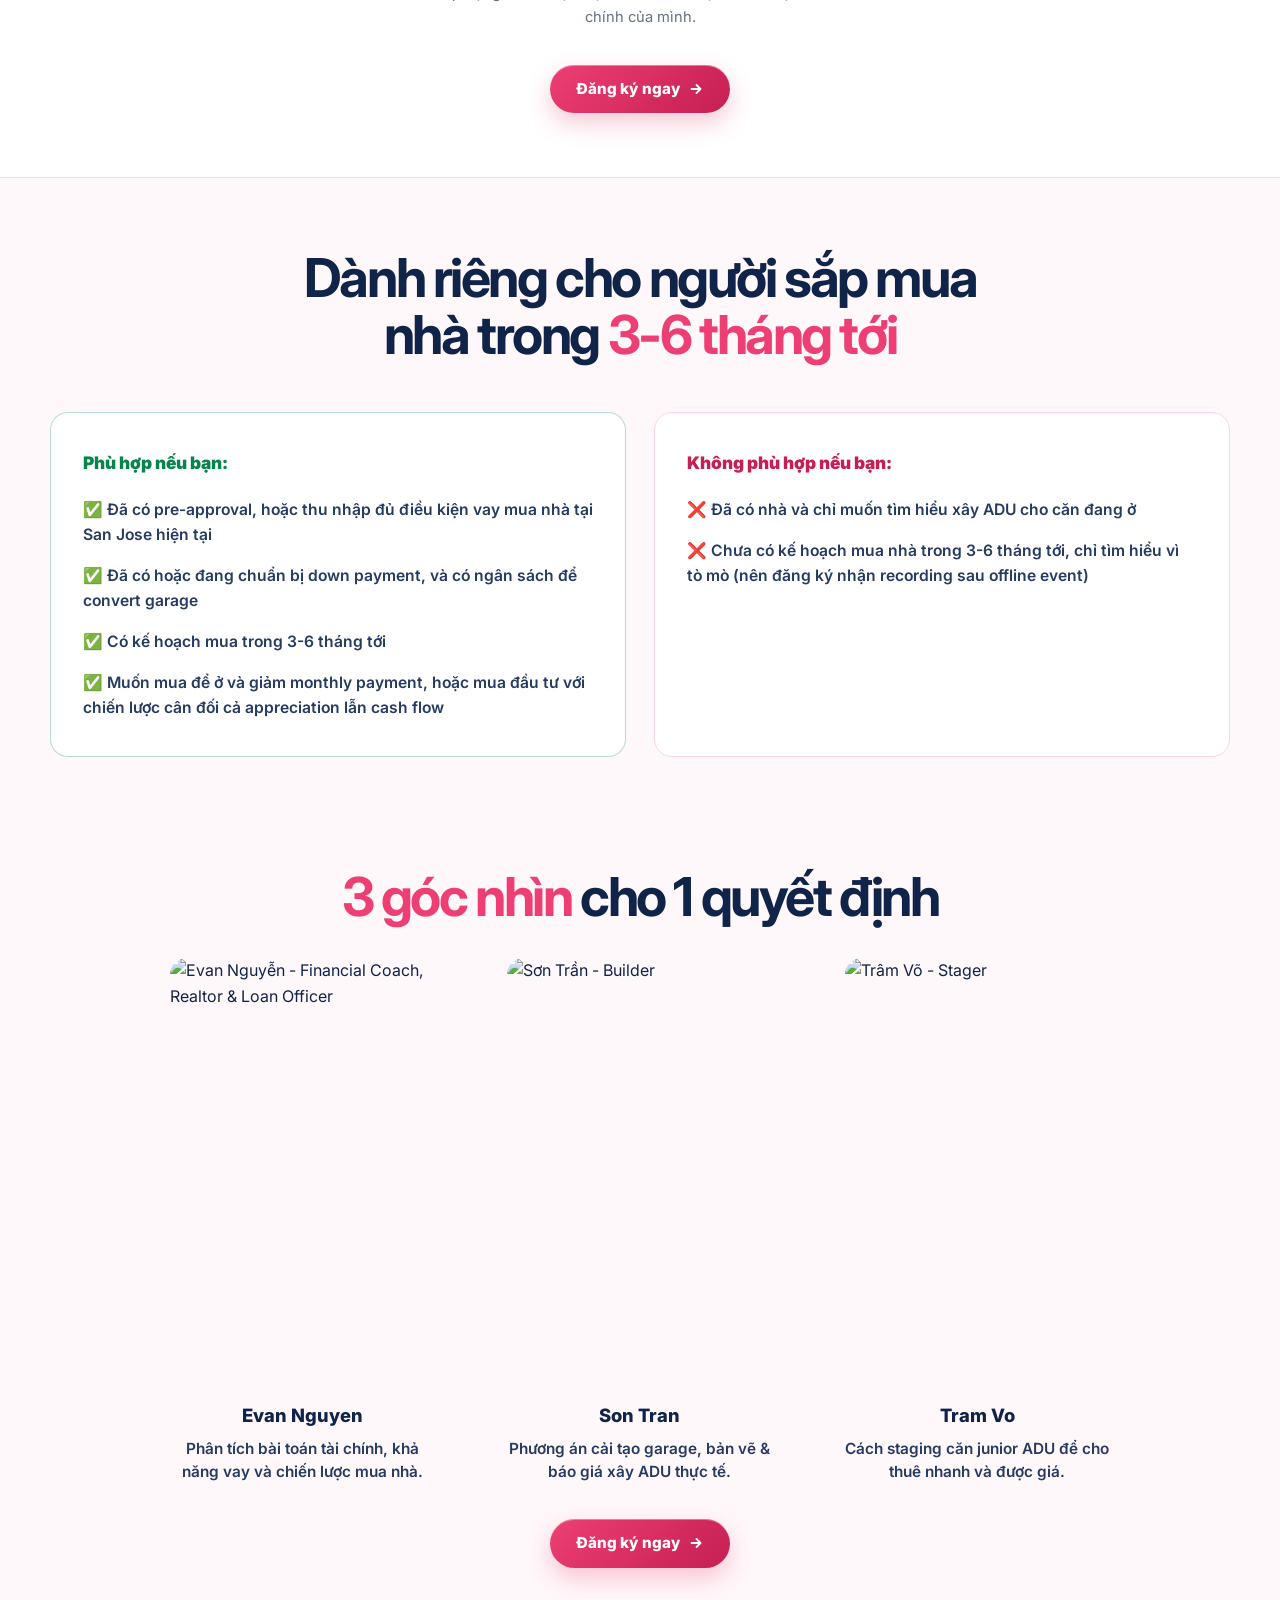
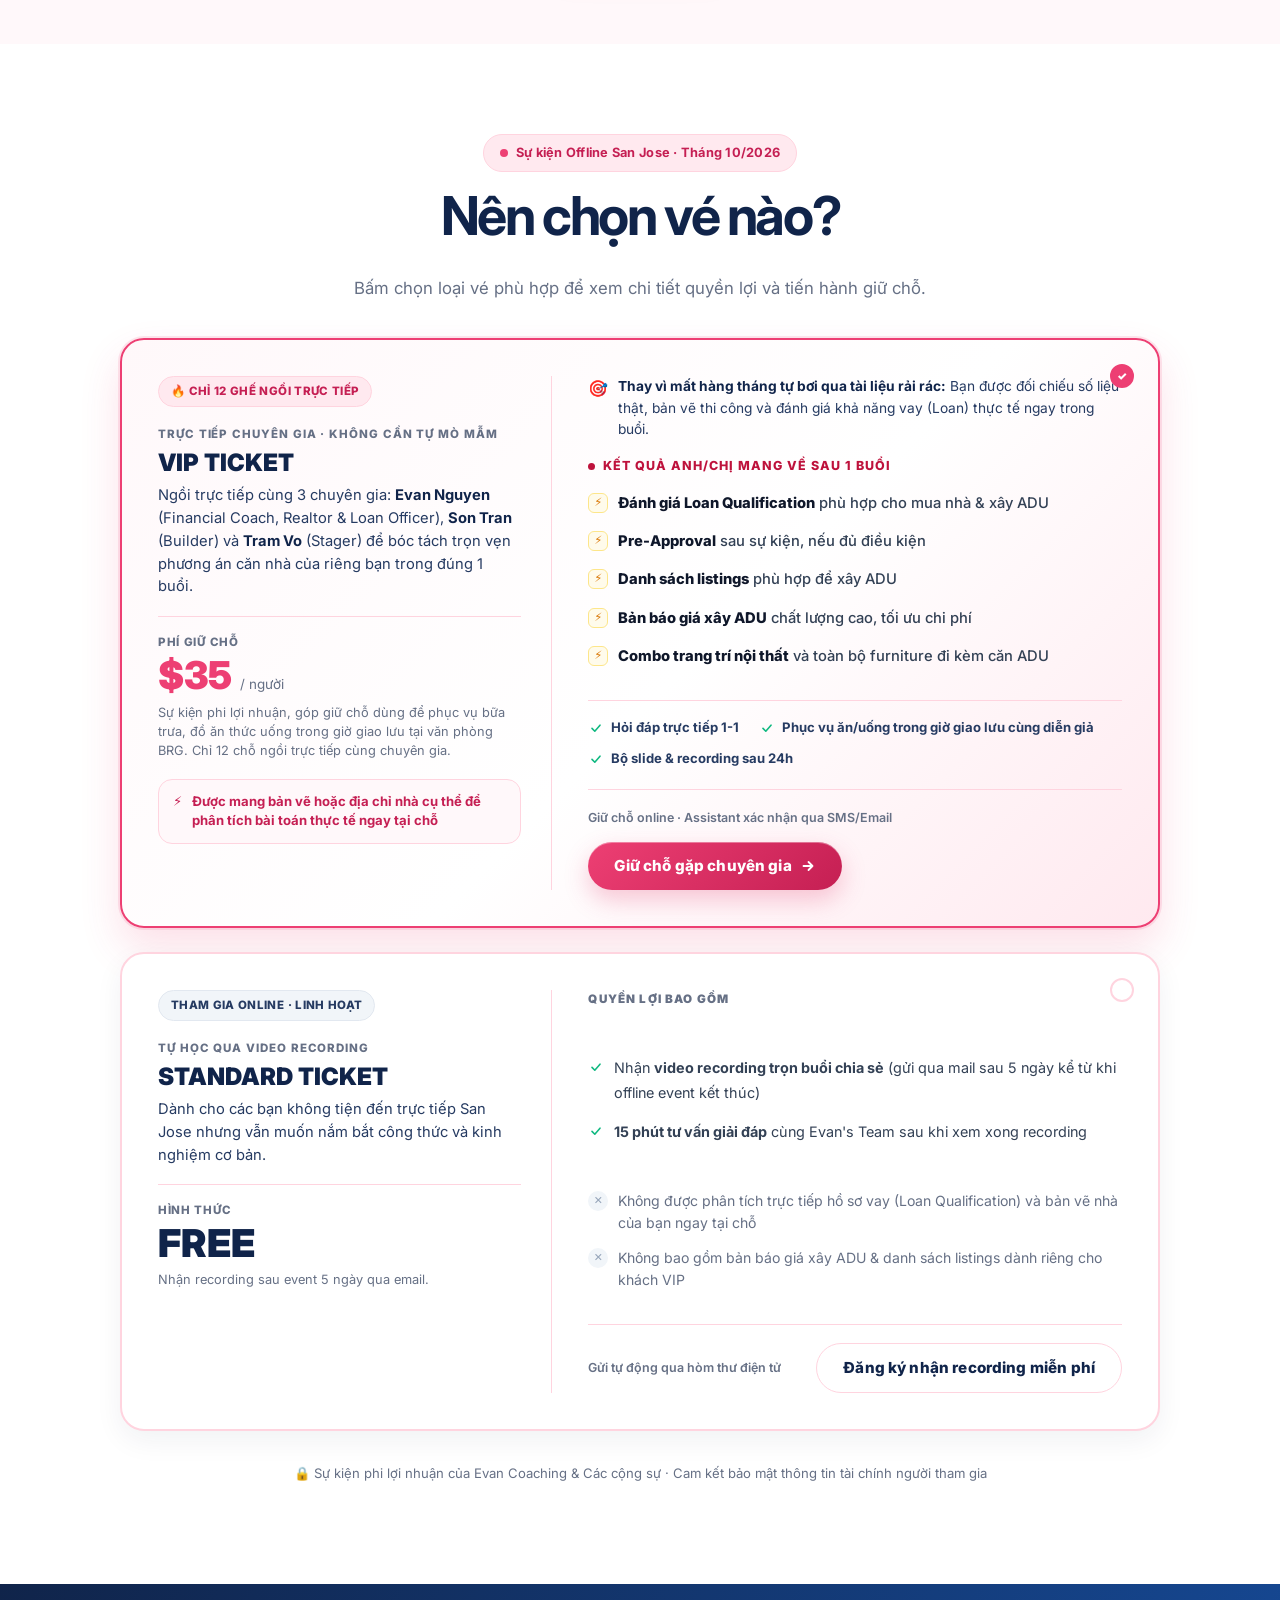
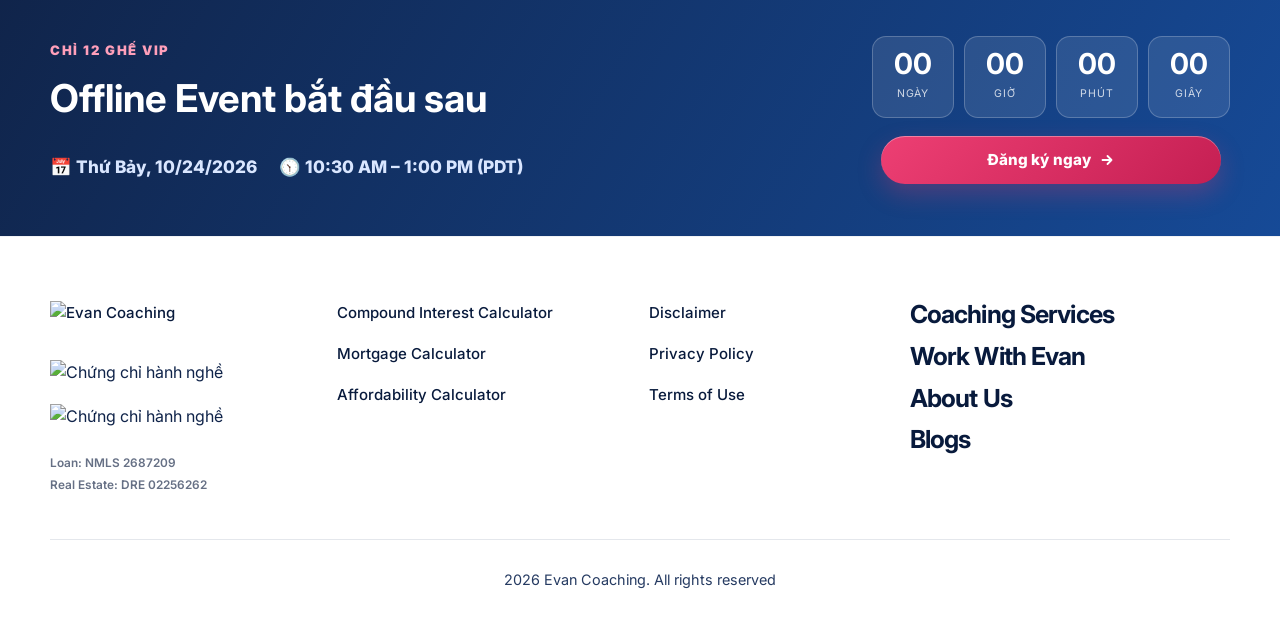
==== commit d7574a5b: "Remove "Dang chon" label, keep checkmark only on ticket cards The pill text was redundant next to th" ====
--- a/index.html
+++ b/index.html
@@ -258,7 +258,6 @@
         <div class="ticket-stack">
           <article class="ticket-card is-active" id="ticket-vip" data-ticket-card="vip" aria-labelledby="ticket-vip-title">
             <div class="ticket-select">
-              <span class="selection-pill">Đang chọn</span>
               <span class="selection-check">✓</span>
             </div>
             <div class="ticket-card-grid">
@@ -305,7 +304,6 @@
 
           <article class="ticket-card" id="ticket-standard" data-ticket-card="standard" aria-labelledby="ticket-standard-title">
             <div class="ticket-select">
-              <span class="selection-pill">Đang chọn</span>
               <span class="selection-check">✓</span>
             </div>
             <div class="ticket-card-grid">
--- a/styles.css
+++ b/styles.css
@@ -237,8 +237,6 @@
 .ticket-card.is-active { border-color: var(--pink); background: linear-gradient(135deg, var(--rose-50) 0%, #fff 55%, var(--rose-100) 100%); box-shadow: 0 20px 40px rgba(237,63,115,.16), 0 0 0 2px rgba(237,63,115,.12); }
 
 .ticket-select { position: absolute; top: 24px; right: 24px; display: flex; align-items: center; gap: 8px; }
-.ticket-select .selection-pill { display: none; padding: 5px 12px; border: 1px solid var(--rose-200); border-radius: 999px; color: var(--pink-dark); background: var(--rose-100); font-size: .68rem; font-weight: 800; letter-spacing: .04em; text-transform: uppercase; }
-.ticket-card.is-active .selection-pill { display: inline-flex; }
 .ticket-select .selection-check { display: flex; align-items: center; justify-content: center; width: 24px; height: 24px; border: 2px solid var(--rose-200); border-radius: 50%; color: transparent; background: #fff; font-size: .7rem; font-weight: 900; transition: color .2s ease, background .2s ease, border-color .2s ease; }
 .ticket-card.is-active .selection-check { color: #fff; background: var(--pink); border-color: var(--pink); }
 
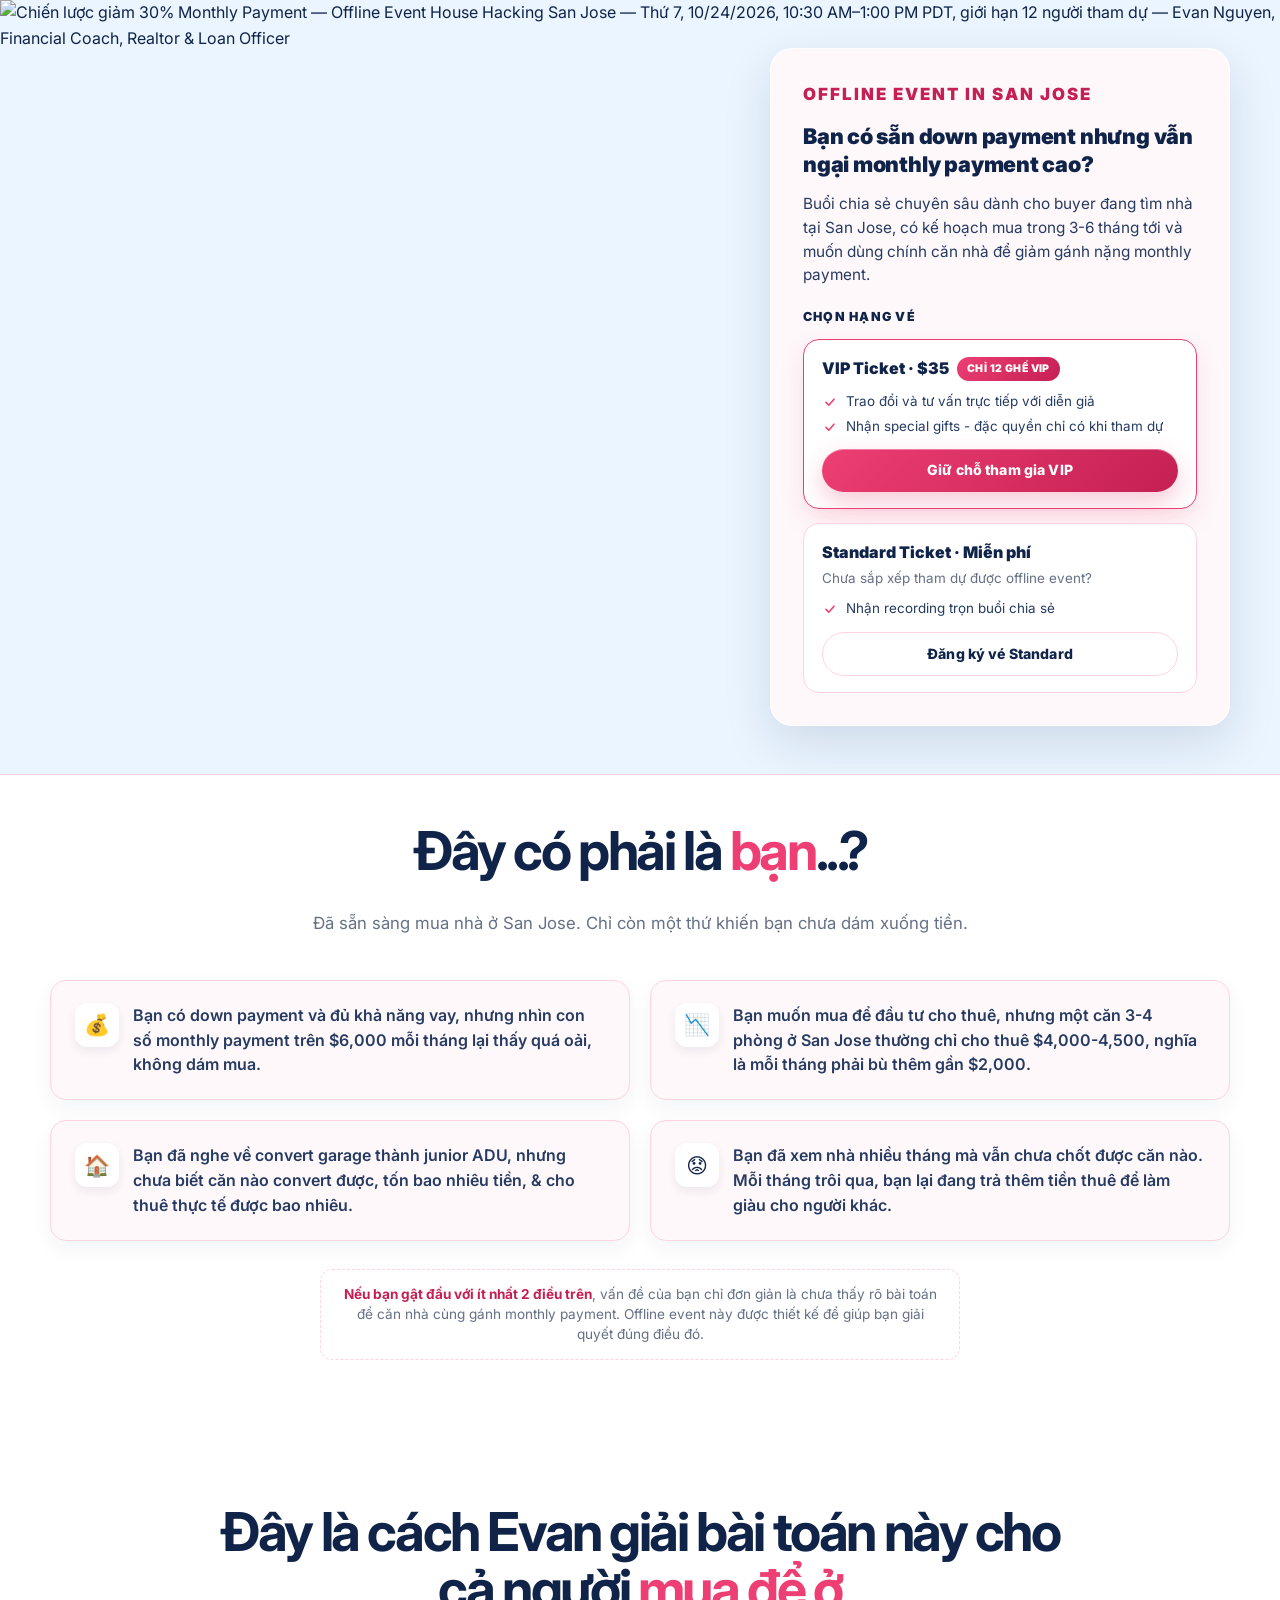
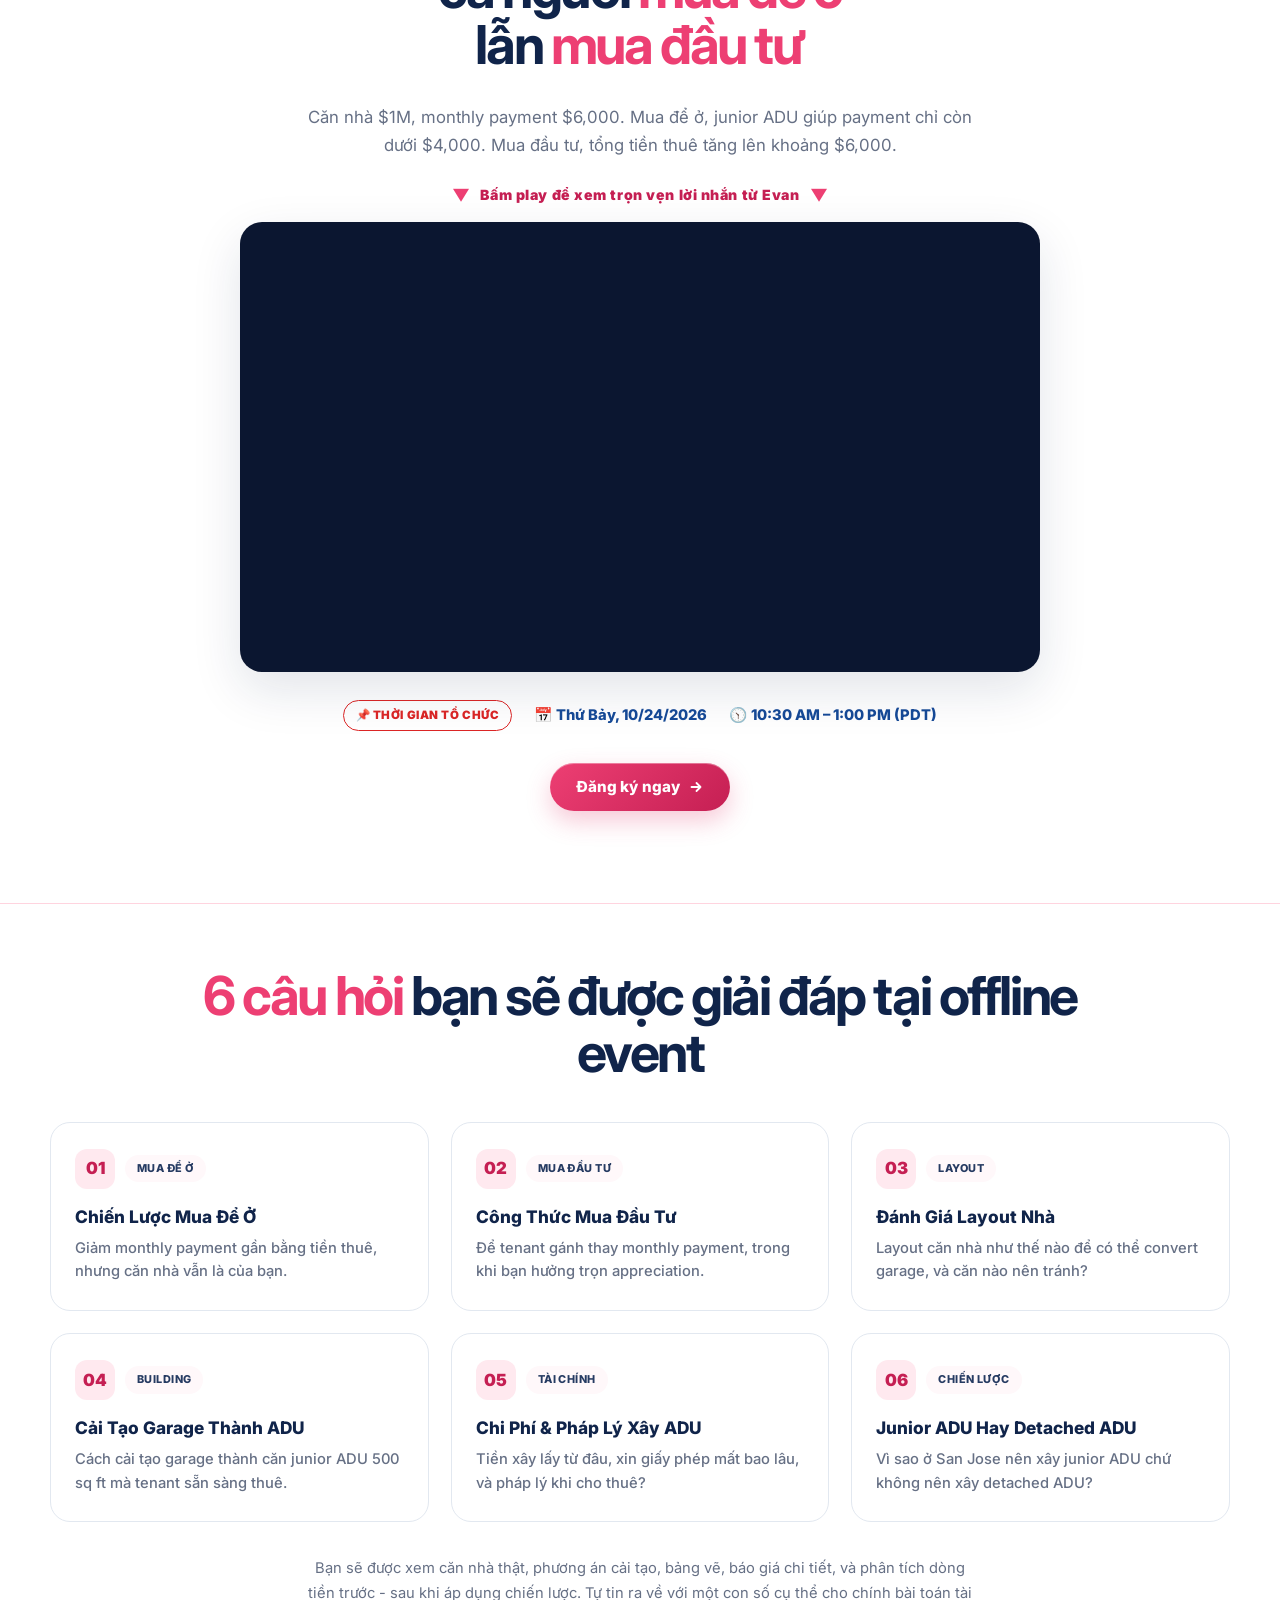
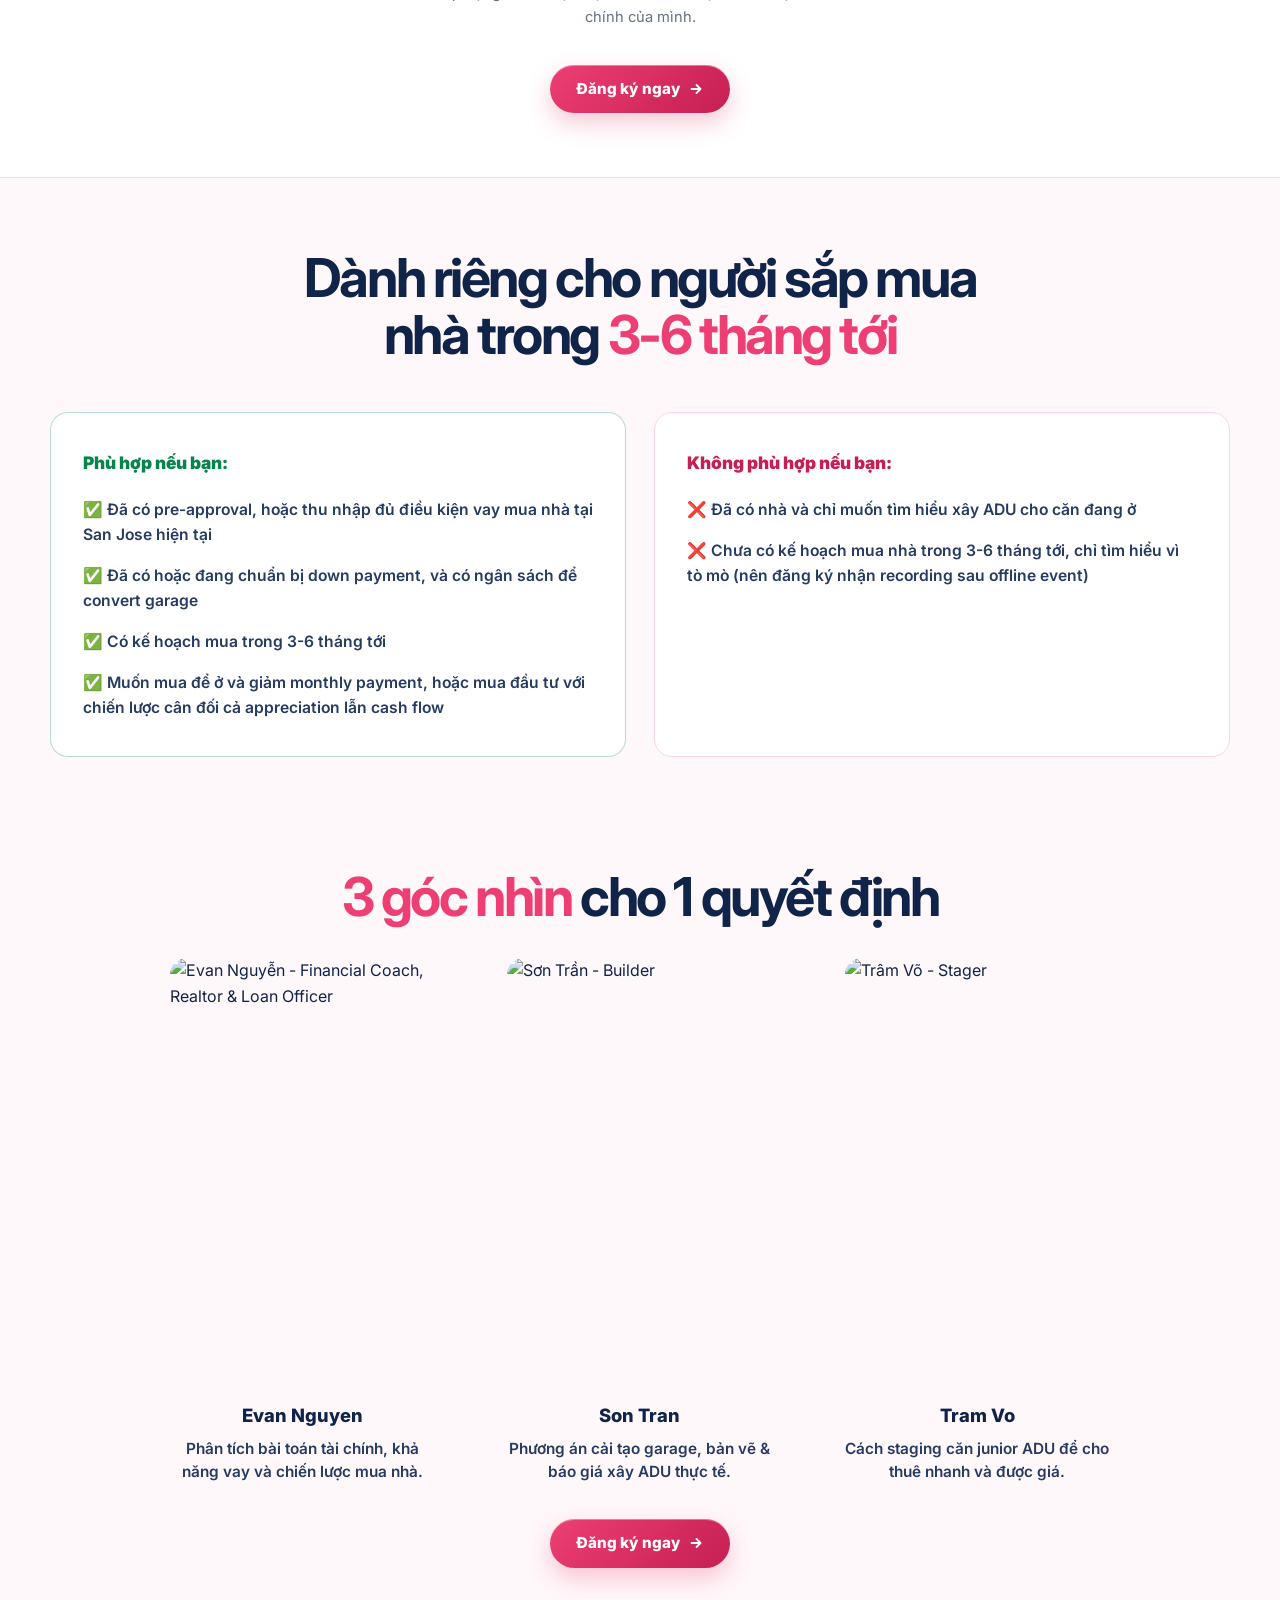
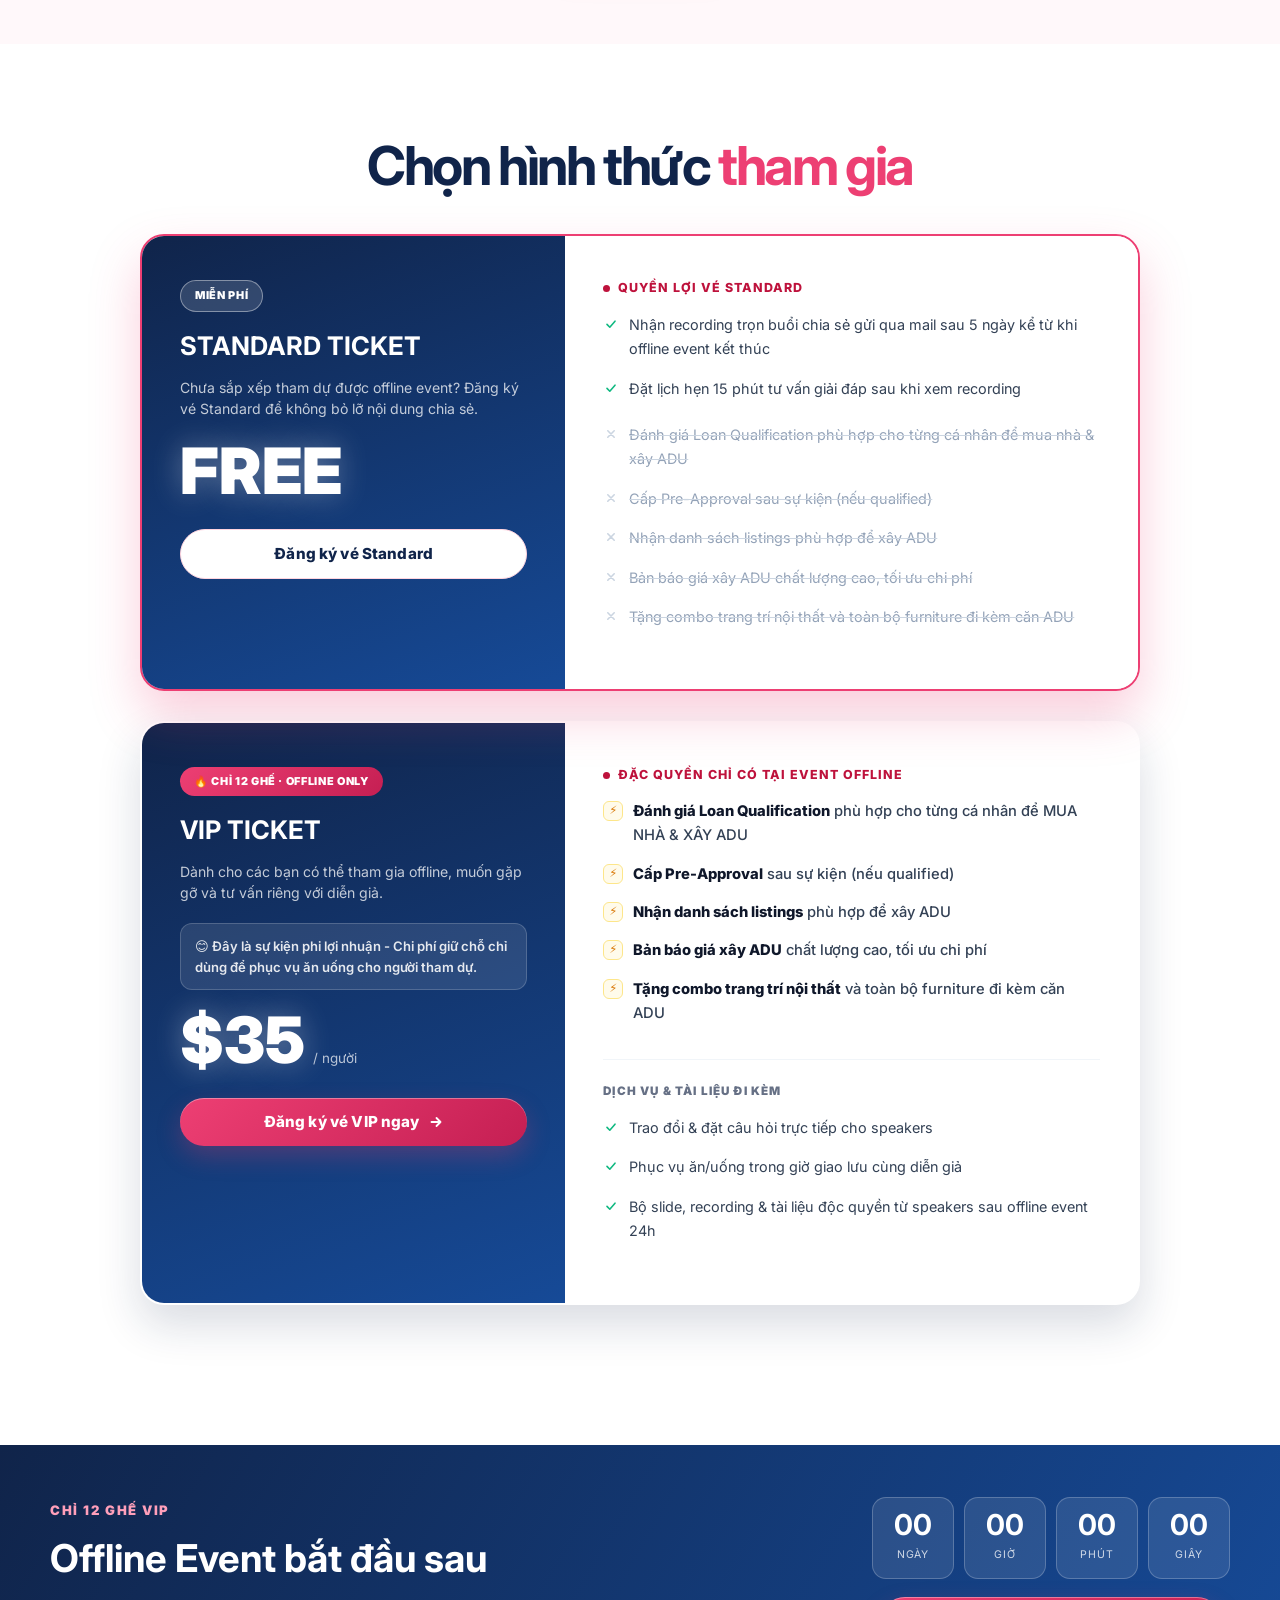
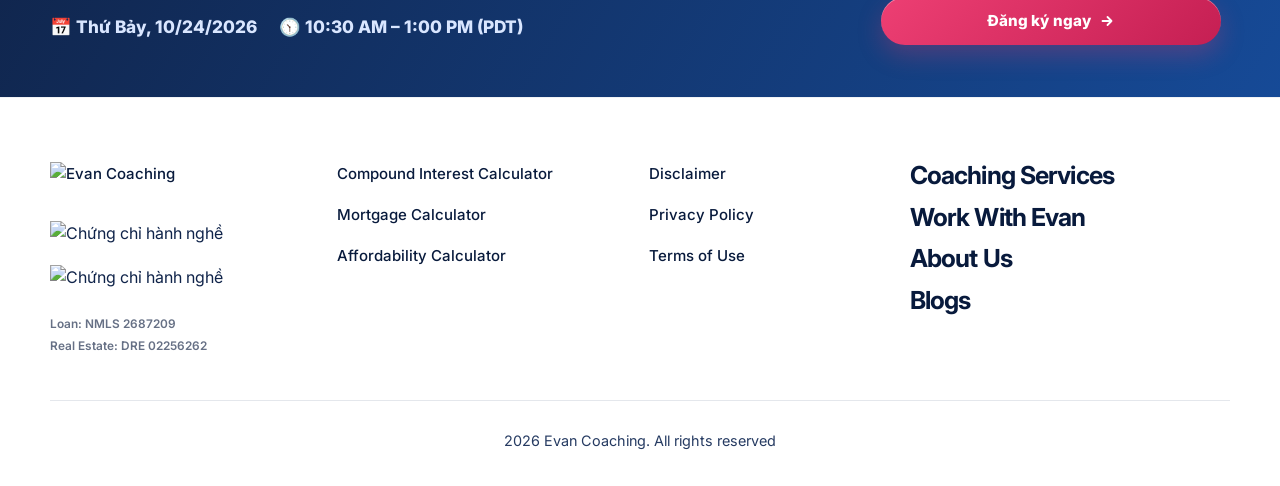
==== commit 42187eed: "Update VIP ticket copy: hero CTA wording and non-profit note box - Hero VIP CTA now reads "Giu cho t" ====
--- a/index.html
+++ b/index.html
@@ -61,14 +61,14 @@
           <div class="hero-ticket-cards">
             <article class="hero-ticket-card hero-ticket-vip">
               <div class="hero-ticket-card-head">
-                <h3>VIP Ticket</h3>
+                <h3>VIP Ticket · $35</h3>
                 <span class="hero-ticket-badge">Chỉ 12 ghế VIP</span>
               </div>
               <ul class="hero-ticket-list">
                 <li><svg class="hero-ticket-check" width="16" height="16" viewBox="0 0 20 20" fill="none" aria-hidden="true"><path d="M5 10.5L8.5 14L15 6.5" stroke="currentColor" stroke-width="2" stroke-linecap="round" stroke-linejoin="round"/></svg><span>Trao đổi và tư vấn trực tiếp với diễn giả</span></li>
                 <li><svg class="hero-ticket-check" width="16" height="16" viewBox="0 0 20 20" fill="none" aria-hidden="true"><path d="M5 10.5L8.5 14L15 6.5" stroke="currentColor" stroke-width="2" stroke-linecap="round" stroke-linejoin="round"/></svg><span>Nhận special gifts - đặc quyền chỉ có khi tham dự</span></li>
               </ul>
-              <a class="btn full" href="#ticket" data-track-content="hero-vip-ticket">Giữ chỗ tham gia VIP</a>
+              <a class="btn full" href="#ticket-vip" data-track-content="hero-vip-ticket">Giữ chỗ tham gia VIP</a>
             </article>
             <article class="hero-ticket-card hero-ticket-standard">
               <h3>Standard Ticket · Miễn phí</h3>
@@ -76,7 +76,7 @@
               <ul class="hero-ticket-list">
                 <li><svg class="hero-ticket-check" width="16" height="16" viewBox="0 0 20 20" fill="none" aria-hidden="true"><path d="M5 10.5L8.5 14L15 6.5" stroke="currentColor" stroke-width="2" stroke-linecap="round" stroke-linejoin="round"/></svg><span>Nhận recording trọn buổi chia sẻ</span></li>
               </ul>
-              <a class="btn secondary full" href="#ticket" data-track-content="hero-standard-ticket">Đăng ký vé Standard</a>
+              <a class="btn secondary full" href="#ticket-standard" data-track-content="hero-standard-ticket">Đăng ký vé Standard</a>
             </article>
           </div>
         </div>
@@ -247,101 +247,68 @@
       </div>
     </section>
 
-    <section class="ticket-section" id="ticket" aria-labelledby="ticket-section-title">
-      <div class="container">
-        <div class="ticket-head">
-          <span class="badge-pill ticket-head-badge"><span class="ticket-head-dot"></span>Sự kiện Offline San Jose · Tháng 10/2026</span>
-          <h2 class="section-title" id="ticket-section-title">Nên chọn vé nào?</h2>
-          <p class="section-lede">Bấm chọn loại vé phù hợp để xem chi tiết quyền lợi và tiến hành giữ chỗ.</p>
-        </div>
-
-        <div class="ticket-stack">
-          <article class="ticket-card is-active" id="ticket-vip" data-ticket-card="vip" aria-labelledby="ticket-vip-title">
-            <div class="ticket-select">
-              <span class="selection-check">✓</span>
-            </div>
-            <div class="ticket-card-grid">
-              <div class="ticket-card-left">
-                <span class="ticket-urgency-badge">🔥 Chỉ 12 ghế ngồi trực tiếp</span>
-                <div class="ticket-card-heading">
-                  <span class="ticket-card-kicker">Trực tiếp chuyên gia · Không cần tự mò mẫm</span>
-                  <h3 class="ticket-card-title" id="ticket-vip-title">VIP TICKET</h3>
-                  <p class="ticket-card-desc">Ngồi trực tiếp cùng 3 chuyên gia: <strong>Evan Nguyen</strong> (Financial Coach, Realtor &amp; Loan Officer), <strong>Son Tran</strong> (Builder) và <strong>Tram Vo</strong> (Stager) để bóc tách trọn vẹn phương án căn nhà của riêng bạn trong đúng 1 buổi.</p>
-                </div>
-                <div class="ticket-price-block">
-                  <span class="ticket-price-label">Phí giữ chỗ</span>
-                  <div class="ticket-price-row"><strong>$35</strong><span class="unit">/ người</span></div>
-                  <p class="ticket-price-note">Sự kiện phi lợi nhuận, góp giữ chỗ dùng để phục vụ bữa trưa, đồ ăn thức uống trong giờ giao lưu tại văn phòng BRG. Chỉ 12 chỗ ngồi trực tiếp cùng chuyên gia.</p>
-                </div>
-                <div class="ticket-hint-box"><span class="ticket-hint-icon">⚡</span><span>Được mang bản vẽ hoặc địa chỉ nhà cụ thể để phân tích bài toán thực tế ngay tại chỗ</span></div>
+    <section class="tickets-section" id="ticket" aria-labelledby="tickets-title">
+      <div class="container">
+        <div class="tickets-head">
+          <h2 class="section-title" id="tickets-title">Chọn hình thức <span class="accent">tham gia</span></h2>
+        </div>
+        <div class="tickets-cards">
+          <article id="ticket-standard" class="ticket-card ticket-card-standard vip-feature-card is-highlighted">
+            <div class="vip-feature-left">
+              <span class="vip-feature-badge vip-feature-badge-outline">MIỄN PHÍ</span>
+              <h3>STANDARD TICKET</h3>
+              <p class="vip-feature-sub">Chưa sắp xếp tham dự được offline event? Đăng ký vé Standard để không bỏ lỡ nội dung chia sẻ.</p>
+              <div class="price price-lg"><strong>FREE</strong></div>
+              <a class="btn secondary full" href="./standard/" data-track-content="standard-ticket">Đăng ký vé Standard</a>
+            </div>
+            <div class="vip-feature-right">
+              <div class="vip-highlight">
+                <h4 class="vip-highlight-title">QUYỀN LỢI VÉ STANDARD</h4>
+                <ul class="perks">
+                  <li><svg class="perk-check" width="16" height="16" viewBox="0 0 20 20" fill="none" aria-hidden="true"><path d="M5 10.5L8.5 14L15 6.5" stroke="currentColor" stroke-width="2" stroke-linecap="round" stroke-linejoin="round"/></svg><span>Nhận recording trọn buổi chia sẻ gửi qua mail sau 5 ngày kể từ khi offline event kết thúc</span></li>
+                  <li><svg class="perk-check" width="16" height="16" viewBox="0 0 20 20" fill="none" aria-hidden="true"><path d="M5 10.5L8.5 14L15 6.5" stroke="currentColor" stroke-width="2" stroke-linecap="round" stroke-linejoin="round"/></svg><span>Đặt lịch hẹn 15 phút tư vấn giải đáp sau khi xem recording</span></li>
+                </ul>
               </div>
-              <div class="ticket-card-right">
-                <div class="ticket-card-right-top">
-                  <div class="ticket-compare-teaser"><span class="ticket-compare-teaser-icon">🎯</span><p><strong>Thay vì mất hàng tháng tự bơi qua tài liệu rải rác:</strong> Bạn được đối chiếu số liệu thật, bản vẽ thi công và đánh giá khả năng vay (Loan) thực tế ngay trong buổi.</p></div>
-                  <div class="vip-highlight">
-                    <h4 class="vip-highlight-title">KẾT QUẢ ANH/CHỊ MANG VỀ SAU 1 BUỔI</h4>
-                    <ul class="vip-highlight-list">
-                      <li><span class="vip-highlight-icon">⚡</span><span><strong>Đánh giá Loan Qualification</strong> phù hợp cho mua nhà &amp; xây ADU</span></li>
-                      <li><span class="vip-highlight-icon">⚡</span><span><strong>Pre-Approval</strong> sau sự kiện, nếu đủ điều kiện</span></li>
-                      <li><span class="vip-highlight-icon">⚡</span><span><strong>Danh sách listings</strong> phù hợp để xây ADU</span></li>
-                      <li><span class="vip-highlight-icon">⚡</span><span><strong>Bản báo giá xây ADU</strong> chất lượng cao, tối ưu chi phí</span></li>
-                      <li><span class="vip-highlight-icon">⚡</span><span><strong>Combo trang trí nội thất</strong> và toàn bộ furniture đi kèm căn ADU</span></li>
-                    </ul>
-                  </div>
-                  <ul class="ticket-logistics-row">
-                    <li><svg class="perk-check" width="16" height="16" viewBox="0 0 20 20" fill="none" aria-hidden="true"><path d="M5 10.5L8.5 14L15 6.5" stroke="currentColor" stroke-width="2" stroke-linecap="round" stroke-linejoin="round"/></svg><span>Hỏi đáp trực tiếp 1-1</span></li>
-                    <li><svg class="perk-check" width="16" height="16" viewBox="0 0 20 20" fill="none" aria-hidden="true"><path d="M5 10.5L8.5 14L15 6.5" stroke="currentColor" stroke-width="2" stroke-linecap="round" stroke-linejoin="round"/></svg><span>Phục vụ ăn/uống trong giờ giao lưu cùng diễn giả</span></li>
-                    <li><svg class="perk-check" width="16" height="16" viewBox="0 0 20 20" fill="none" aria-hidden="true"><path d="M5 10.5L8.5 14L15 6.5" stroke="currentColor" stroke-width="2" stroke-linecap="round" stroke-linejoin="round"/></svg><span>Bộ slide &amp; recording sau 24h</span></li>
-                  </ul>
-                </div>
-                <div class="ticket-cta-row">
-                  <span class="ticket-cta-note">Giữ chỗ online · Assistant xác nhận qua SMS/Email</span>
-                  <a class="btn" href="./vip/" data-track-content="vip-ticket">Giữ chỗ gặp chuyên gia<svg class="btn-arrow" width="16" height="16" viewBox="0 0 16 16" fill="none" aria-hidden="true"><path d="M3.5 8H12.5M12.5 8L8.5 4M12.5 8L8.5 12" stroke="currentColor" stroke-width="1.8" stroke-linecap="round" stroke-linejoin="round"/></svg></a>
-                </div>
+              <ul class="perks-x">
+                <li><svg class="perk-x" width="16" height="16" viewBox="0 0 20 20" fill="none" aria-hidden="true"><path d="M6 6L14 14M14 6L6 14" stroke="currentColor" stroke-width="2" stroke-linecap="round" stroke-linejoin="round"/></svg><span>Đánh giá Loan Qualification phù hợp cho từng cá nhân để mua nhà &amp; xây ADU</span></li>
+                <li><svg class="perk-x" width="16" height="16" viewBox="0 0 20 20" fill="none" aria-hidden="true"><path d="M6 6L14 14M14 6L6 14" stroke="currentColor" stroke-width="2" stroke-linecap="round" stroke-linejoin="round"/></svg><span>Cấp Pre-Approval sau sự kiện (nếu qualified)</span></li>
+                <li><svg class="perk-x" width="16" height="16" viewBox="0 0 20 20" fill="none" aria-hidden="true"><path d="M6 6L14 14M14 6L6 14" stroke="currentColor" stroke-width="2" stroke-linecap="round" stroke-linejoin="round"/></svg><span>Nhận danh sách listings phù hợp để xây ADU</span></li>
+                <li><svg class="perk-x" width="16" height="16" viewBox="0 0 20 20" fill="none" aria-hidden="true"><path d="M6 6L14 14M14 6L6 14" stroke="currentColor" stroke-width="2" stroke-linecap="round" stroke-linejoin="round"/></svg><span>Bản báo giá xây ADU chất lượng cao, tối ưu chi phí</span></li>
+                <li><svg class="perk-x" width="16" height="16" viewBox="0 0 20 20" fill="none" aria-hidden="true"><path d="M6 6L14 14M14 6L6 14" stroke="currentColor" stroke-width="2" stroke-linecap="round" stroke-linejoin="round"/></svg><span>Tặng combo trang trí nội thất và toàn bộ furniture đi kèm căn ADU</span></li>
+              </ul>
+            </div>
+          </article>
+          <article id="ticket-vip" class="ticket-card ticket-card-vip vip-feature-card">
+            <div class="vip-feature-left">
+              <span class="vip-feature-badge">🔥 CHỈ 12 GHẾ · OFFLINE ONLY</span>
+              <h3>VIP TICKET</h3>
+              <p class="vip-feature-sub">Dành cho các bạn có thể tham gia offline, muốn gặp gỡ và tư vấn riêng với diễn giả.</p>
+              <p class="vip-feature-note vip-feature-note-top">😊 Đây là sự kiện phi lợi nhuận - Chi phí giữ chỗ chỉ dùng để phục vụ ăn uống cho người tham dự.</p>
+              <div class="price price-lg"><strong>$35</strong><span>/ người</span></div>
+              <a class="btn full" href="./vip/" data-track-content="vip-ticket">Đăng ký vé VIP ngay<svg class="btn-arrow" width="16" height="16" viewBox="0 0 16 16" fill="none" aria-hidden="true"><path d="M3.5 8H12.5M12.5 8L8.5 4M12.5 8L8.5 12" stroke="currentColor" stroke-width="1.8" stroke-linecap="round" stroke-linejoin="round"/></svg></a>
+            </div>
+            <div class="vip-feature-right">
+              <div class="vip-highlight">
+                <h4 class="vip-highlight-title">ĐẶC QUYỀN CHỈ CÓ TẠI EVENT OFFLINE</h4>
+                <ul class="vip-highlight-list">
+                  <li><span class="vip-highlight-icon">⚡</span><span><strong>Đánh giá Loan Qualification</strong> phù hợp cho từng cá nhân để MUA NHÀ &amp; XÂY ADU</span></li>
+                  <li><span class="vip-highlight-icon">⚡</span><span><strong>Cấp Pre-Approval</strong> sau sự kiện (nếu qualified)</span></li>
+                  <li><span class="vip-highlight-icon">⚡</span><span><strong>Nhận danh sách listings</strong> phù hợp để xây ADU</span></li>
+                  <li><span class="vip-highlight-icon">⚡</span><span><strong>Bản báo giá xây ADU</strong> chất lượng cao, tối ưu chi phí</span></li>
+                  <li><span class="vip-highlight-icon">⚡</span><span><strong>Tặng combo trang trí nội thất</strong> và toàn bộ furniture đi kèm căn ADU</span></li>
+                </ul>
               </div>
-            </div>
-          </article>
-
-          <article class="ticket-card" id="ticket-standard" data-ticket-card="standard" aria-labelledby="ticket-standard-title">
-            <div class="ticket-select">
-              <span class="selection-check">✓</span>
-            </div>
-            <div class="ticket-card-grid">
-              <div class="ticket-card-left">
-                <span class="ticket-mode-badge">Tham gia Online · Linh hoạt</span>
-                <div class="ticket-card-heading">
-                  <span class="ticket-card-kicker">Tự học qua video recording</span>
-                  <h3 class="ticket-card-title" id="ticket-standard-title">STANDARD TICKET</h3>
-                  <p class="ticket-card-desc">Dành cho các bạn không tiện đến trực tiếp San Jose nhưng vẫn muốn nắm bắt công thức và kinh nghiệm cơ bản.</p>
-                </div>
-                <div class="ticket-price-block">
-                  <span class="ticket-price-label">Hình thức</span>
-                  <div class="ticket-price-row ticket-price-free"><strong>FREE</strong></div>
-                  <p class="ticket-price-note">Nhận recording sau event 5 ngày qua email.</p>
-                </div>
+              <div>
+                <h4 class="vip-perks-title">DỊCH VỤ &amp; TÀI LIỆU ĐI KÈM</h4>
+                <ul class="perks">
+                  <li><svg class="perk-check" width="16" height="16" viewBox="0 0 20 20" fill="none" aria-hidden="true"><path d="M5 10.5L8.5 14L15 6.5" stroke="currentColor" stroke-width="2" stroke-linecap="round" stroke-linejoin="round"/></svg><span>Trao đổi &amp; đặt câu hỏi trực tiếp cho speakers</span></li>
+                  <li><svg class="perk-check" width="16" height="16" viewBox="0 0 20 20" fill="none" aria-hidden="true"><path d="M5 10.5L8.5 14L15 6.5" stroke="currentColor" stroke-width="2" stroke-linecap="round" stroke-linejoin="round"/></svg><span>Phục vụ ăn/uống trong giờ giao lưu cùng diễn giả</span></li>
+                  <li><svg class="perk-check" width="16" height="16" viewBox="0 0 20 20" fill="none" aria-hidden="true"><path d="M5 10.5L8.5 14L15 6.5" stroke="currentColor" stroke-width="2" stroke-linecap="round" stroke-linejoin="round"/></svg><span>Bộ slide, recording &amp; tài liệu độc quyền từ speakers sau offline event 24h</span></li>
+                </ul>
               </div>
-              <div class="ticket-card-right">
-                <div class="ticket-card-right-top">
-                  <h4 class="vip-perks-title">QUYỀN LỢI BAO GỒM</h4>
-                  <ul class="perks">
-                    <li><svg class="perk-check" width="16" height="16" viewBox="0 0 20 20" fill="none" aria-hidden="true"><path d="M5 10.5L8.5 14L15 6.5" stroke="currentColor" stroke-width="2" stroke-linecap="round" stroke-linejoin="round"/></svg><span>Nhận <strong>video recording trọn buổi chia sẻ</strong> (gửi qua mail sau 5 ngày kể từ khi offline event kết thúc)</span></li>
-                    <li><svg class="perk-check" width="16" height="16" viewBox="0 0 20 20" fill="none" aria-hidden="true"><path d="M5 10.5L8.5 14L15 6.5" stroke="currentColor" stroke-width="2" stroke-linecap="round" stroke-linejoin="round"/></svg><span><strong>15 phút tư vấn giải đáp</strong> cùng Evan's Team sau khi xem xong recording</span></li>
-                  </ul>
-                  <ul class="perks-limit">
-                    <li><span class="perk-limit-icon">✕</span><span>Không được phân tích trực tiếp hồ sơ vay (Loan Qualification) và bản vẽ nhà của bạn ngay tại chỗ</span></li>
-                    <li><span class="perk-limit-icon">✕</span><span>Không bao gồm bản báo giá xây ADU &amp; danh sách listings dành riêng cho khách VIP</span></li>
-                  </ul>
-                </div>
-                <div class="ticket-cta-row">
-                  <span class="ticket-cta-note">Gửi tự động qua hòm thư điện tử</span>
-                  <a class="btn secondary" href="./standard/" data-track-content="standard-ticket">Đăng ký nhận recording miễn phí</a>
-                </div>
-              </div>
-            </div>
-          </article>
-        </div>
-
-        <p class="ticket-trust-footer">🔒 Sự kiện phi lợi nhuận của Evan Coaching &amp; Các cộng sự · Cam kết bảo mật thông tin tài chính người tham gia</p>
+            </div>
+          </article>
+        </div>
       </div>
     </section>
 
--- a/styles.css
+++ b/styles.css
@@ -201,6 +201,9 @@
 .audience-list li { color: var(--ink-2); font-size: .98rem; font-weight: 600; line-height: 1.6; }
 
 /* Tickets */
+.tickets-section { padding: 94px 0 140px; }
+.tickets-head { margin-bottom: 42px; text-align: center; }
+.ticket-kicker { color: var(--muted); font-size: .73rem; font-weight: 900; letter-spacing: .1em; }
 .price { display: flex; align-items: baseline; gap: 8px; }
 .price-lg { margin-bottom: 6px; }
 .price strong { color: var(--pink); font-size: 2.5rem; line-height: 1; }
@@ -218,6 +221,7 @@
 .vip-highlight-list li > span:last-child { color: #334155; font-size: .92rem; font-weight: 500; line-height: 1.65; }
 .vip-highlight-list li strong { color: #0f172a; font-weight: 800; }
 .vip-perks-title { margin: 0 0 14px; color: var(--muted); font-size: .73rem; font-weight: 900; letter-spacing: .1em; text-transform: uppercase; }
+.ticket-card-standard .vip-highlight { padding-bottom: 0; border-bottom: none; }
 
 .ticket-steps { display: grid; grid-template-columns: repeat(3, 1fr); gap: 20px; max-width: 900px; margin: 0 auto 48px; }
 .ticket-step { display: flex; gap: 14px; align-items: flex-start; }
@@ -225,67 +229,25 @@
 .ticket-step-body strong { display: block; margin-bottom: 4px; color: var(--ink); font-size: .98rem; font-weight: 800; }
 .ticket-step-body p { margin: 0; color: var(--muted); font-size: .86rem; line-height: 1.5; }
 
-/* Ticket section: stacked, click-to-select VIP/Standard cards */
-.ticket-section { padding: 90px 0 100px; }
-.ticket-head { max-width: 720px; margin: 0 auto; text-align: center; }
-.ticket-head-badge { align-items: center; gap: 8px; }
-.ticket-head-dot { flex: none; width: 8px; height: 8px; border-radius: 50%; background: var(--pink); }
-.ticket-stack { display: grid; gap: 24px; max-width: 1040px; margin: 36px auto 0; }
-
-.ticket-card { position: relative; padding: 36px; border: 2px solid var(--rose-200); border-radius: 24px; background: #fff; box-shadow: 0 10px 28px rgba(16,36,74,.06); cursor: pointer; transition: border-color .25s ease, box-shadow .25s ease, background .25s ease; }
-.ticket-card:hover { border-color: var(--pink); }
-.ticket-card.is-active { border-color: var(--pink); background: linear-gradient(135deg, var(--rose-50) 0%, #fff 55%, var(--rose-100) 100%); box-shadow: 0 20px 40px rgba(237,63,115,.16), 0 0 0 2px rgba(237,63,115,.12); }
-
-.ticket-select { position: absolute; top: 24px; right: 24px; display: flex; align-items: center; gap: 8px; }
-.ticket-select .selection-check { display: flex; align-items: center; justify-content: center; width: 24px; height: 24px; border: 2px solid var(--rose-200); border-radius: 50%; color: transparent; background: #fff; font-size: .7rem; font-weight: 900; transition: color .2s ease, background .2s ease, border-color .2s ease; }
-.ticket-card.is-active .selection-check { color: #fff; background: var(--pink); border-color: var(--pink); }
-
-.ticket-card-grid { display: grid; grid-template-columns: .85fr 1.15fr; gap: 36px; }
-.ticket-card-left { display: flex; flex-direction: column; gap: 18px; padding-right: 30px; border-right: 1px solid var(--rose-200); }
-.ticket-card-right { display: flex; flex-direction: column; gap: 20px; }
-.ticket-card-right-top { display: flex; flex-direction: column; gap: 18px; }
-
-.ticket-urgency-badge, .ticket-mode-badge { display: inline-flex; width: fit-content; align-items: center; gap: 6px; padding: 5px 12px; border-radius: 999px; font-size: .72rem; font-weight: 800; letter-spacing: .03em; text-transform: uppercase; }
-.ticket-urgency-badge { color: var(--pink-dark); background: var(--rose-100); border: 1px solid var(--rose-200); }
-.ticket-mode-badge { color: var(--ink-2); background: #f1f5f9; border: 1px solid #e2e8f0; }
-
-.ticket-card-heading { display: flex; flex-direction: column; gap: 6px; }
-.ticket-card-kicker { color: var(--muted); font-size: .72rem; font-weight: 800; letter-spacing: .08em; text-transform: uppercase; }
-.ticket-card-title { margin: 0; color: var(--ink); font-size: 1.5rem; font-weight: 900; line-height: 1.2; }
-.ticket-card-desc { margin: 0; color: var(--ink-2); font-size: .92rem; line-height: 1.55; }
-.ticket-card-desc strong { color: var(--ink); }
-
-.ticket-price-block { padding-top: 16px; border-top: 1px solid var(--rose-200); }
-.ticket-price-label { display: block; margin-bottom: 4px; color: var(--muted); font-size: .72rem; font-weight: 800; letter-spacing: .06em; text-transform: uppercase; }
-.ticket-price-row { display: flex; align-items: baseline; gap: 8px; }
-.ticket-price-row strong { color: var(--pink); font-size: 2.4rem; font-weight: 900; line-height: 1; }
-.ticket-price-row .unit { color: var(--muted); font-size: .84rem; }
-.ticket-price-row.ticket-price-free strong { color: var(--ink); }
-.ticket-price-note { margin: 8px 0 0; color: var(--muted); font-size: .8rem; line-height: 1.5; }
-
-.ticket-hint-box { display: flex; gap: 10px; align-items: flex-start; padding: 12px 14px; border: 1px solid var(--rose-200); border-radius: 14px; background: var(--rose-50); color: var(--pink-dark); font-size: .82rem; font-weight: 700; line-height: 1.5; }
-.ticket-hint-icon { flex: none; }
-
-.ticket-compare-teaser { display: flex; gap: 10px; align-items: flex-start; }
-.ticket-compare-teaser-icon { flex: none; font-size: 1rem; }
-.ticket-compare-teaser p { margin: 0; color: var(--ink-2); font-size: .86rem; line-height: 1.55; }
-.ticket-compare-teaser strong { color: var(--ink); }
-
-.ticket-card .vip-highlight { margin: 0; padding-bottom: 0; border-bottom: none; }
-
-.ticket-logistics-row { display: flex; flex-wrap: wrap; gap: 10px 20px; margin: 0; padding: 16px 0 0; border-top: 1px solid var(--rose-200); list-style: none; }
-.ticket-logistics-row li { display: flex; align-items: center; gap: 7px; color: var(--ink-2); font-size: .82rem; font-weight: 700; }
-.ticket-logistics-row .perk-check { margin: 0; }
-
-.perks-limit { padding: 0; margin: 0; list-style: none; }
-.perks-limit li { display: flex; gap: 10px; align-items: flex-start; margin: 12px 0; color: var(--muted); font-size: .88rem; line-height: 1.6; }
-.perk-limit-icon { flex: none; display: flex; align-items: center; justify-content: center; width: 20px; height: 20px; margin-top: 1px; border-radius: 50%; color: #94a3b8; background: #f1f5f9; font-size: .68rem; font-weight: 800; }
-
-.ticket-cta-row { display: flex; flex-wrap: wrap; align-items: center; justify-content: space-between; gap: 14px; padding-top: 18px; border-top: 1px solid var(--rose-200); }
-.ticket-cta-note { color: var(--muted); font-size: .78rem; font-weight: 600; }
-.ticket-cta-row .btn { flex: none; }
-
-.ticket-trust-footer { margin: 32px auto 0; max-width: 720px; color: var(--muted); font-size: .82rem; text-align: center; }
+.tickets-cards { display: grid; gap: 28px; }
+
+.vip-feature-card { display: grid; grid-template-columns: .85fr 1.15fr; gap: 0; max-width: 1000px; margin: 0 auto; border: 2px solid transparent; border-radius: 24px; overflow: hidden; box-shadow: 0 20px 44px rgba(16,36,74,.16); cursor: pointer; transition: border-color .2s ease, box-shadow .2s ease, transform .2s ease; }
+.vip-feature-card:hover, .vip-feature-card.is-highlighted { border-color: var(--pink); box-shadow: 0 24px 50px rgba(237,63,115,.26); transform: translateY(-2px); }
+.vip-feature-left { padding: 44px 38px; color: #fff; background: linear-gradient(160deg, var(--ink), var(--blue)); }
+.vip-feature-left h3 { margin: 0 0 10px; font-size: 1.6rem; color: #fff; }
+.vip-feature-sub { margin: 0 0 20px; color: rgba(255,255,255,.75); font-size: .88rem; line-height: 1.5; }
+.vip-feature-left .price span { color: rgba(255,255,255,.7); }
+.vip-feature-left .price-lg strong { color: #fff; font-size: 4rem; font-weight: 900; text-shadow: 0 0 30px rgba(255,255,255,.35); }
+.vip-feature-badge { display: inline-block; margin-bottom: 14px; padding: 6px 14px; border-radius: 20px; background: linear-gradient(135deg,var(--pink),var(--pink-dark)); color: #fff; font-size: .68rem; font-weight: 900; letter-spacing: .06em; }
+.vip-feature-badge-outline { background: rgba(255,255,255,.14); border: 1px solid rgba(255,255,255,.4); }
+.vip-feature-left .btn { display: flex; width: 100%; margin-top: 26px; }
+.vip-feature-note { margin: 14px 0 0; color: rgba(255,255,255,.6); font-size: .76rem; line-height: 1.5; }
+.vip-feature-note-top { margin: 0 0 18px; padding: 12px 14px; border-radius: 12px; background: rgba(255,255,255,.1); border: 1px solid rgba(255,255,255,.18); color: rgba(255,255,255,.88); font-size: .82rem; font-weight: 600; line-height: 1.55; }
+.vip-feature-right { padding: 44px 38px; background: #fff; }
+
+.perks-x { padding: 0; margin: 0; list-style: none; }
+.perks-x li { display: flex; gap: 10px; align-items: flex-start; margin: 15px 0; color: #94a3b8; font-size: .9rem; line-height: 1.7; text-decoration: line-through; text-decoration-color: #cbd5e1; }
+.perk-x { flex: none; margin-top: 3px; color: #cbd5e1; }
 
 /* CTA/footer */
 .closing { padding: 78px 0; color: var(--ink); background: var(--rose-50); text-align: center; border-top: 1px solid var(--rose-200); }
@@ -449,7 +411,7 @@
 main > .agenda-section { order: 60; }
 main > .audience-section { order: 65; }
 main > .speakers-section { order: 70; }
-main > .ticket-section { order: 90; }
+main > .tickets-section { order: 90; }
 main > .countdown-section { order: 95; }
 main > .closing { order: 100; }
 
@@ -592,13 +554,8 @@
   .audience-grid { grid-template-columns: 1fr; gap: 16px; margin-top: 32px; }
   .audience-col { padding: 26px 22px; }
   .ticket-steps { grid-template-columns: 1fr; gap: 18px; margin-bottom: 36px; }
-  .ticket-section { padding: 56px 0 72px; }
-  .ticket-card { padding: 24px; border-radius: 18px; }
-  .ticket-card-grid { grid-template-columns: 1fr; gap: 24px; }
-  .ticket-card-left { padding-right: 0; padding-bottom: 20px; border-right: 0; border-bottom: 1px solid var(--rose-200); }
-  .ticket-select { position: static; justify-content: flex-end; margin-bottom: 14px; }
-  .ticket-cta-row { flex-direction: column; align-items: stretch; text-align: center; }
-  .ticket-cta-row .btn { width: 100%; }
+  .vip-feature-card { grid-template-columns: 1fr; border-radius: 18px; }
+  .vip-feature-left, .vip-feature-right { padding: 32px 24px; }
   .countdown-cta { max-width: none; }
   .closing { padding: 56px 0 96px; }
   .closing-contrast { grid-template-columns: 1fr; gap: 14px; }
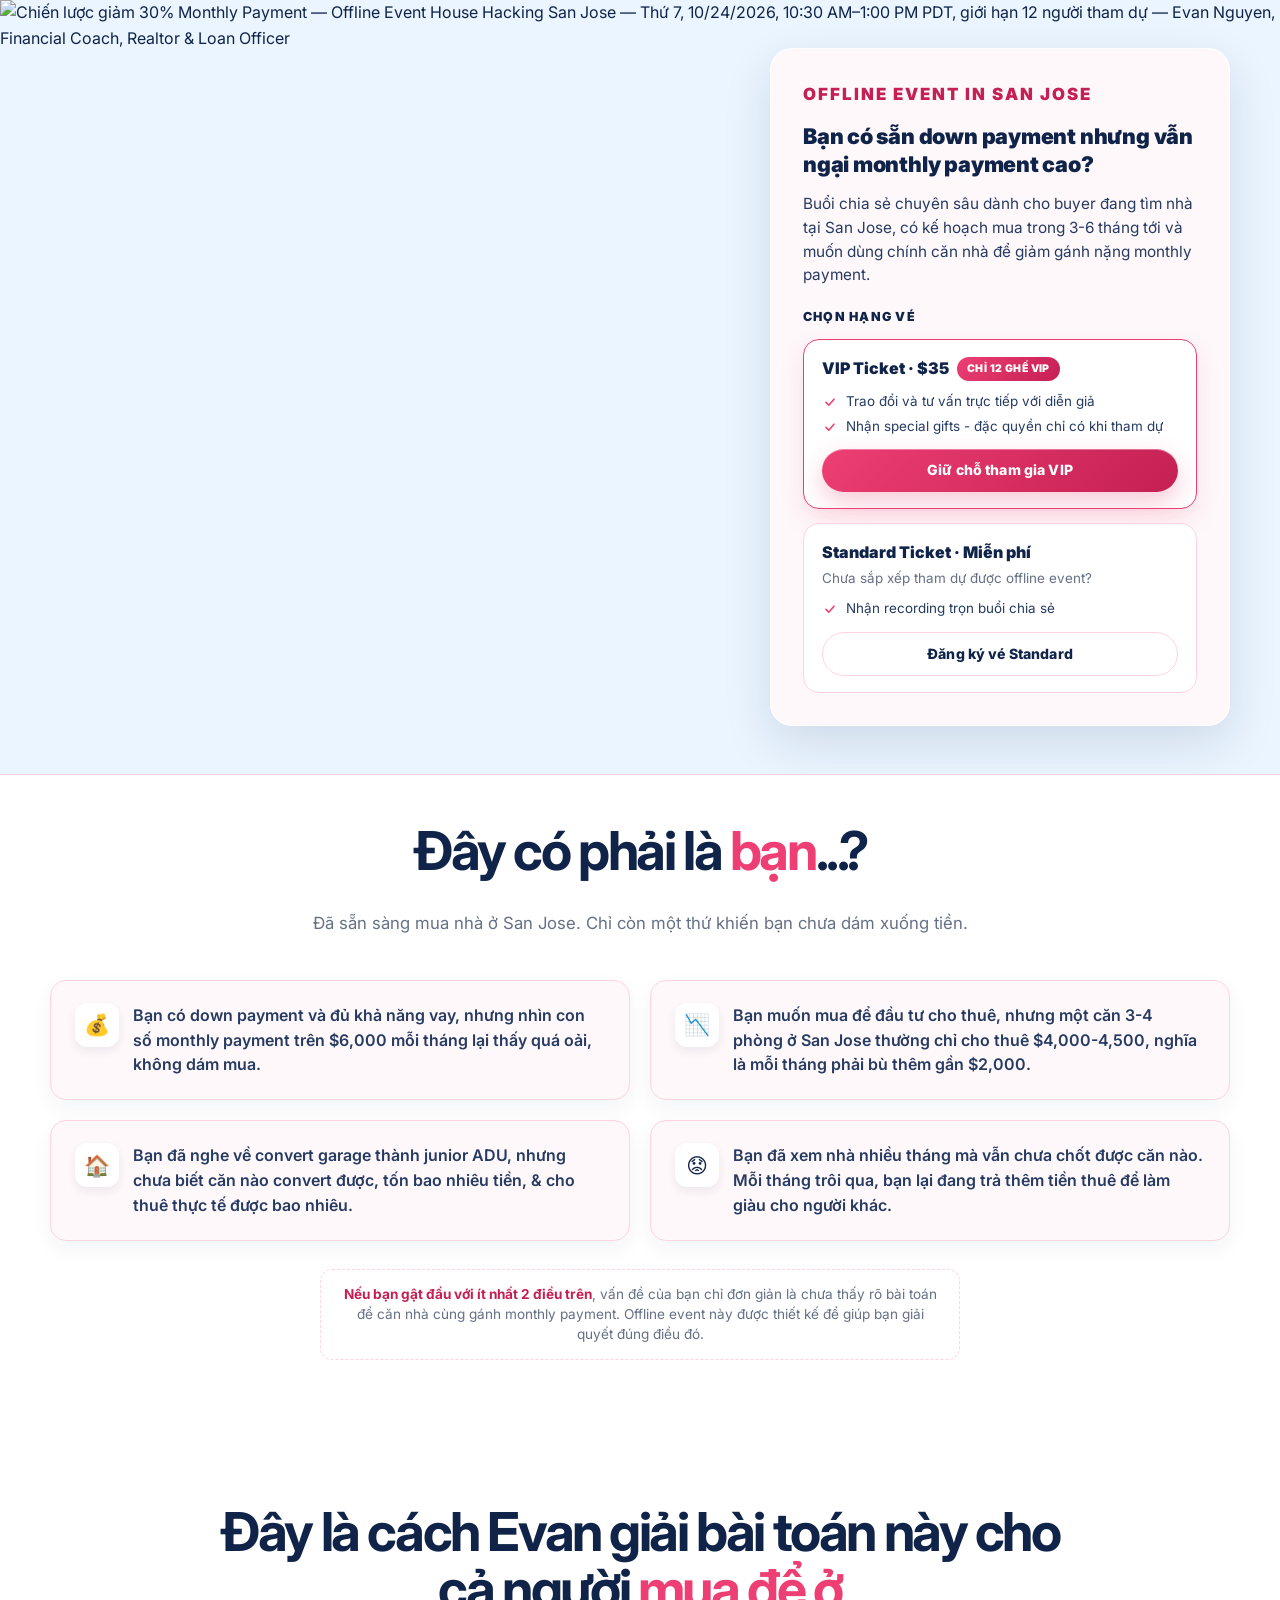
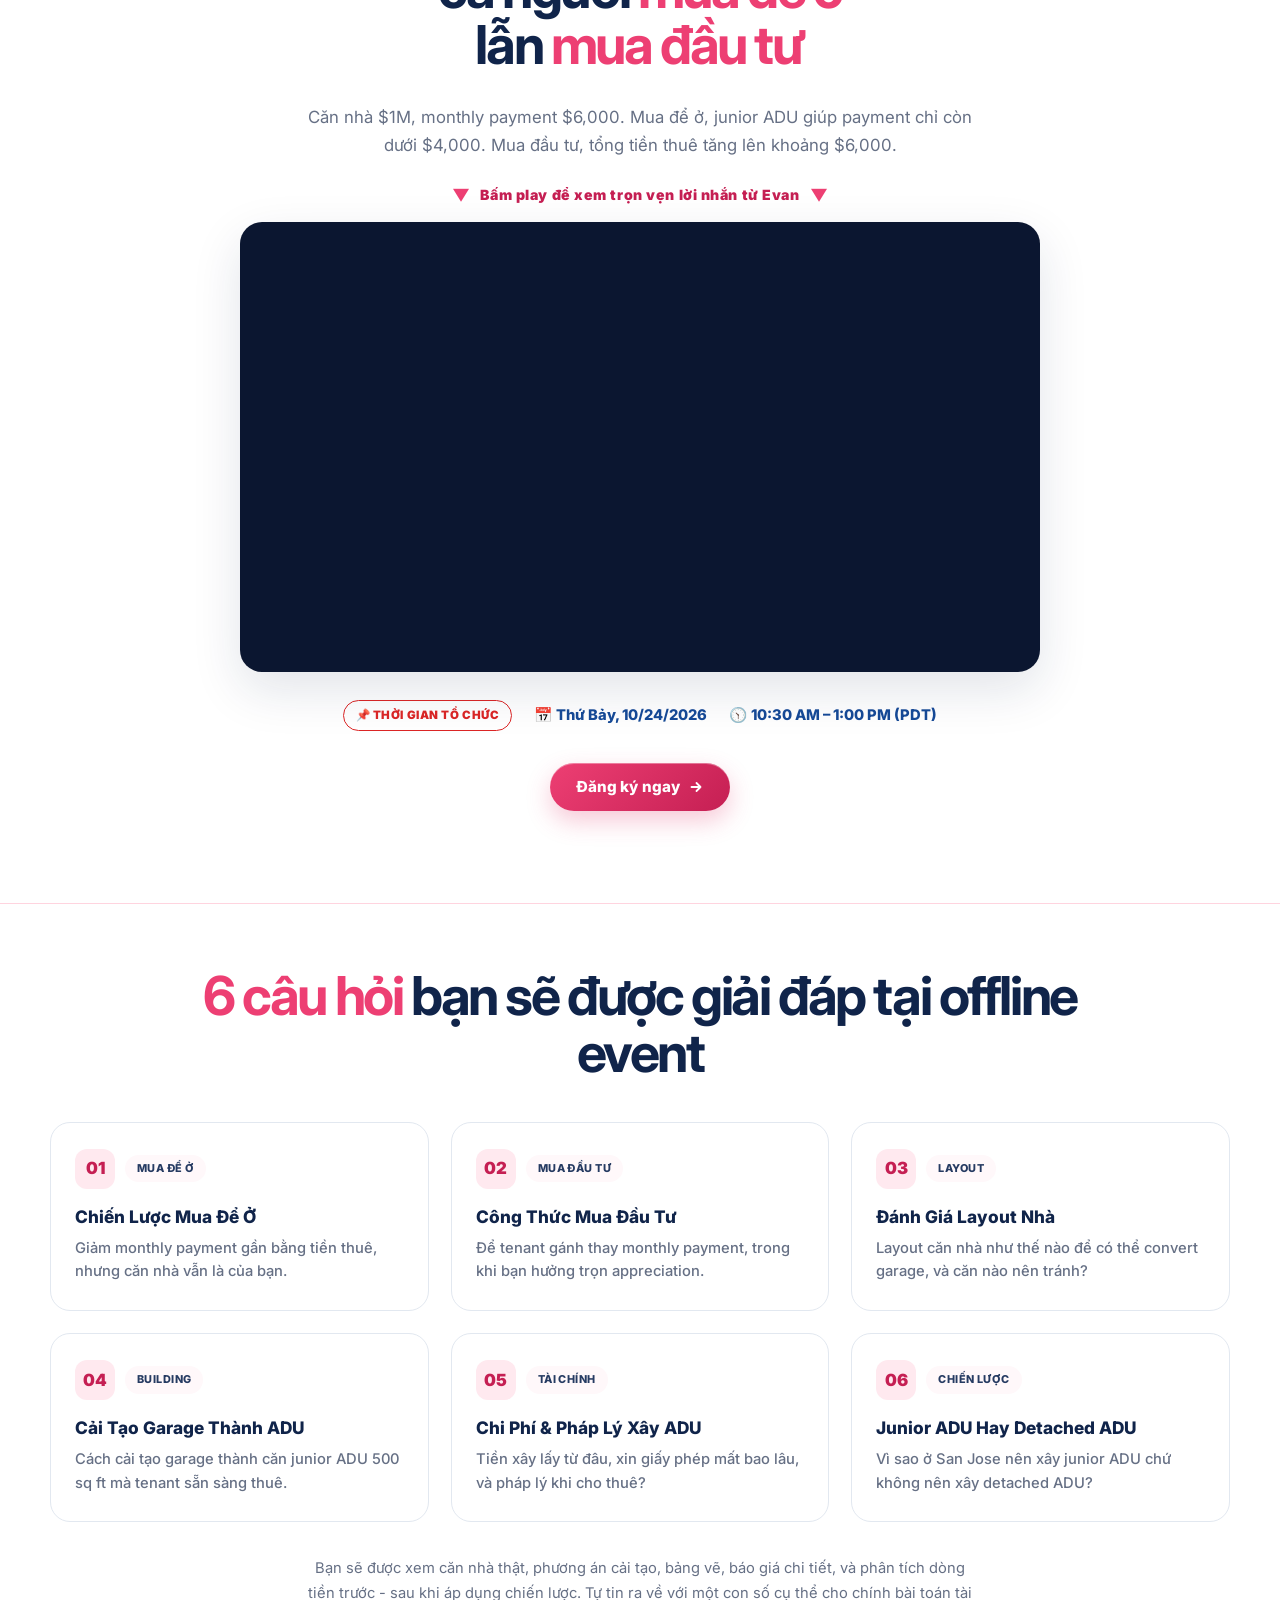
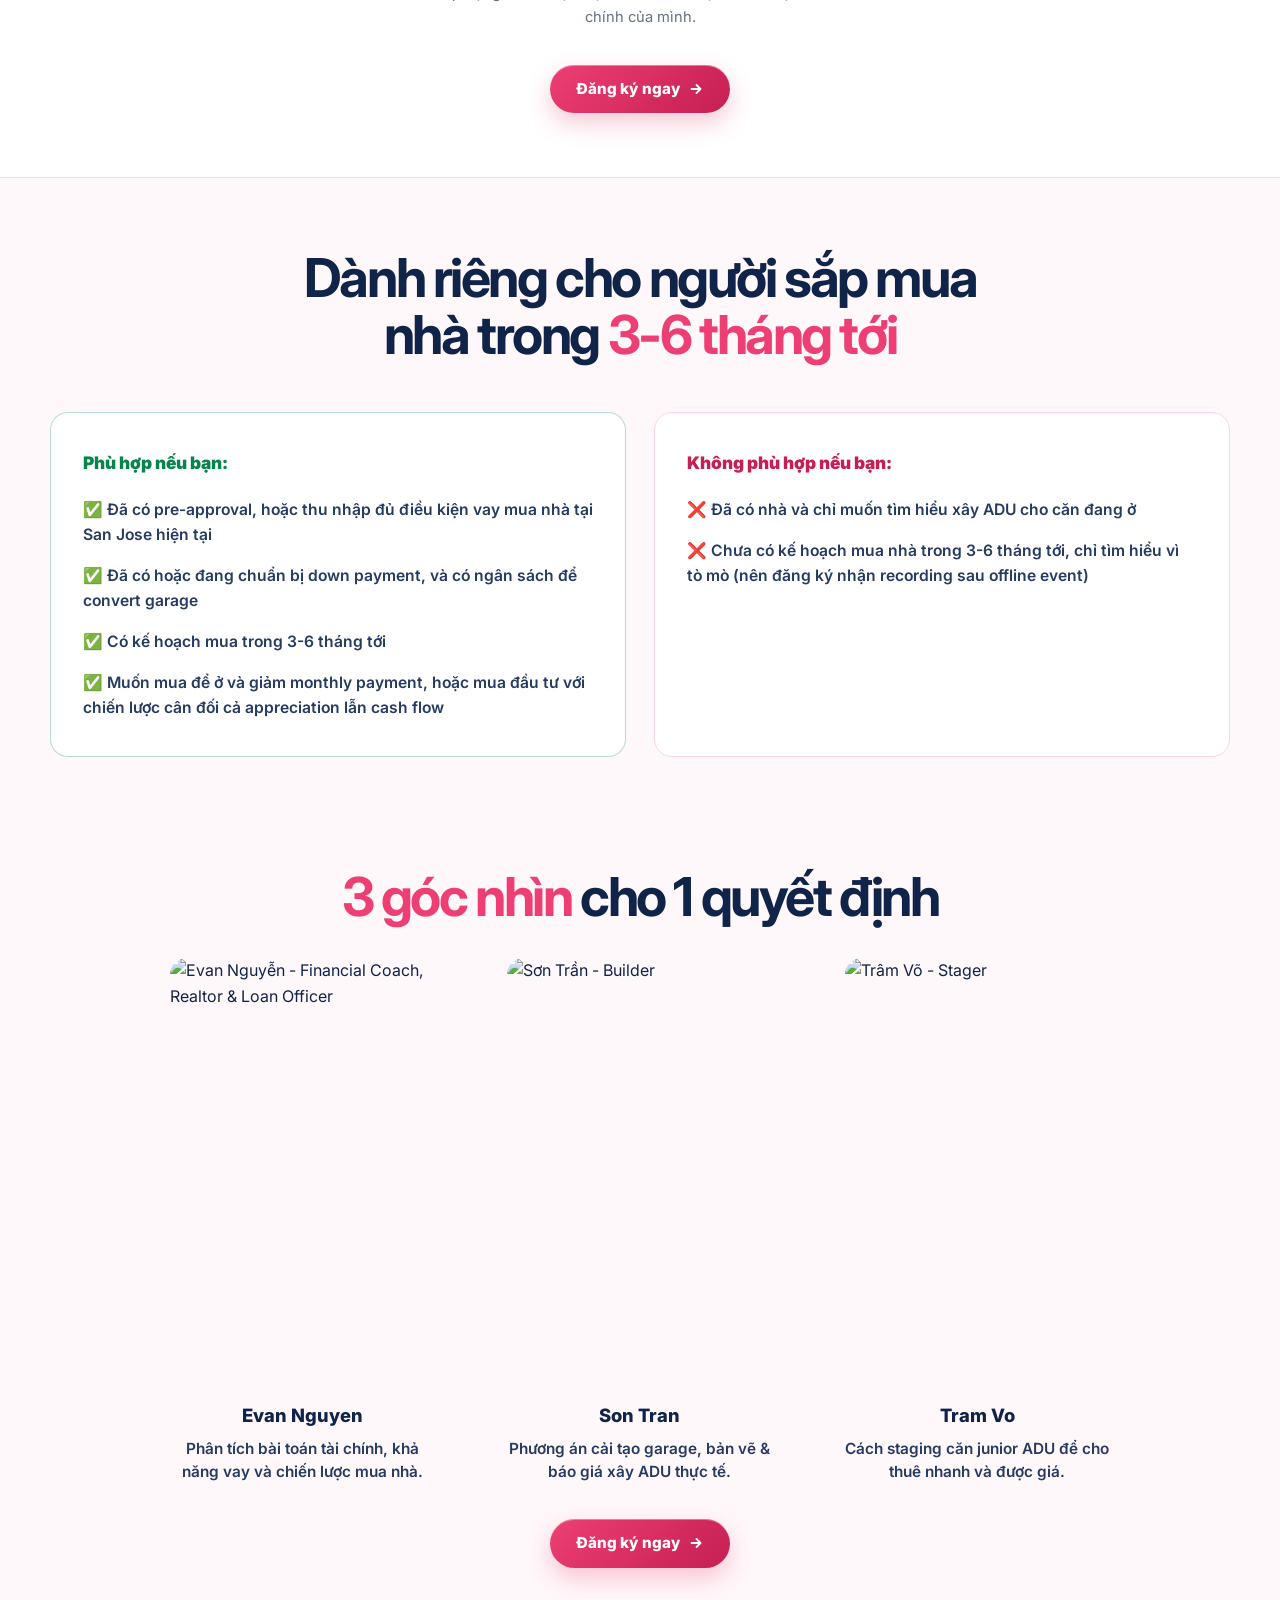
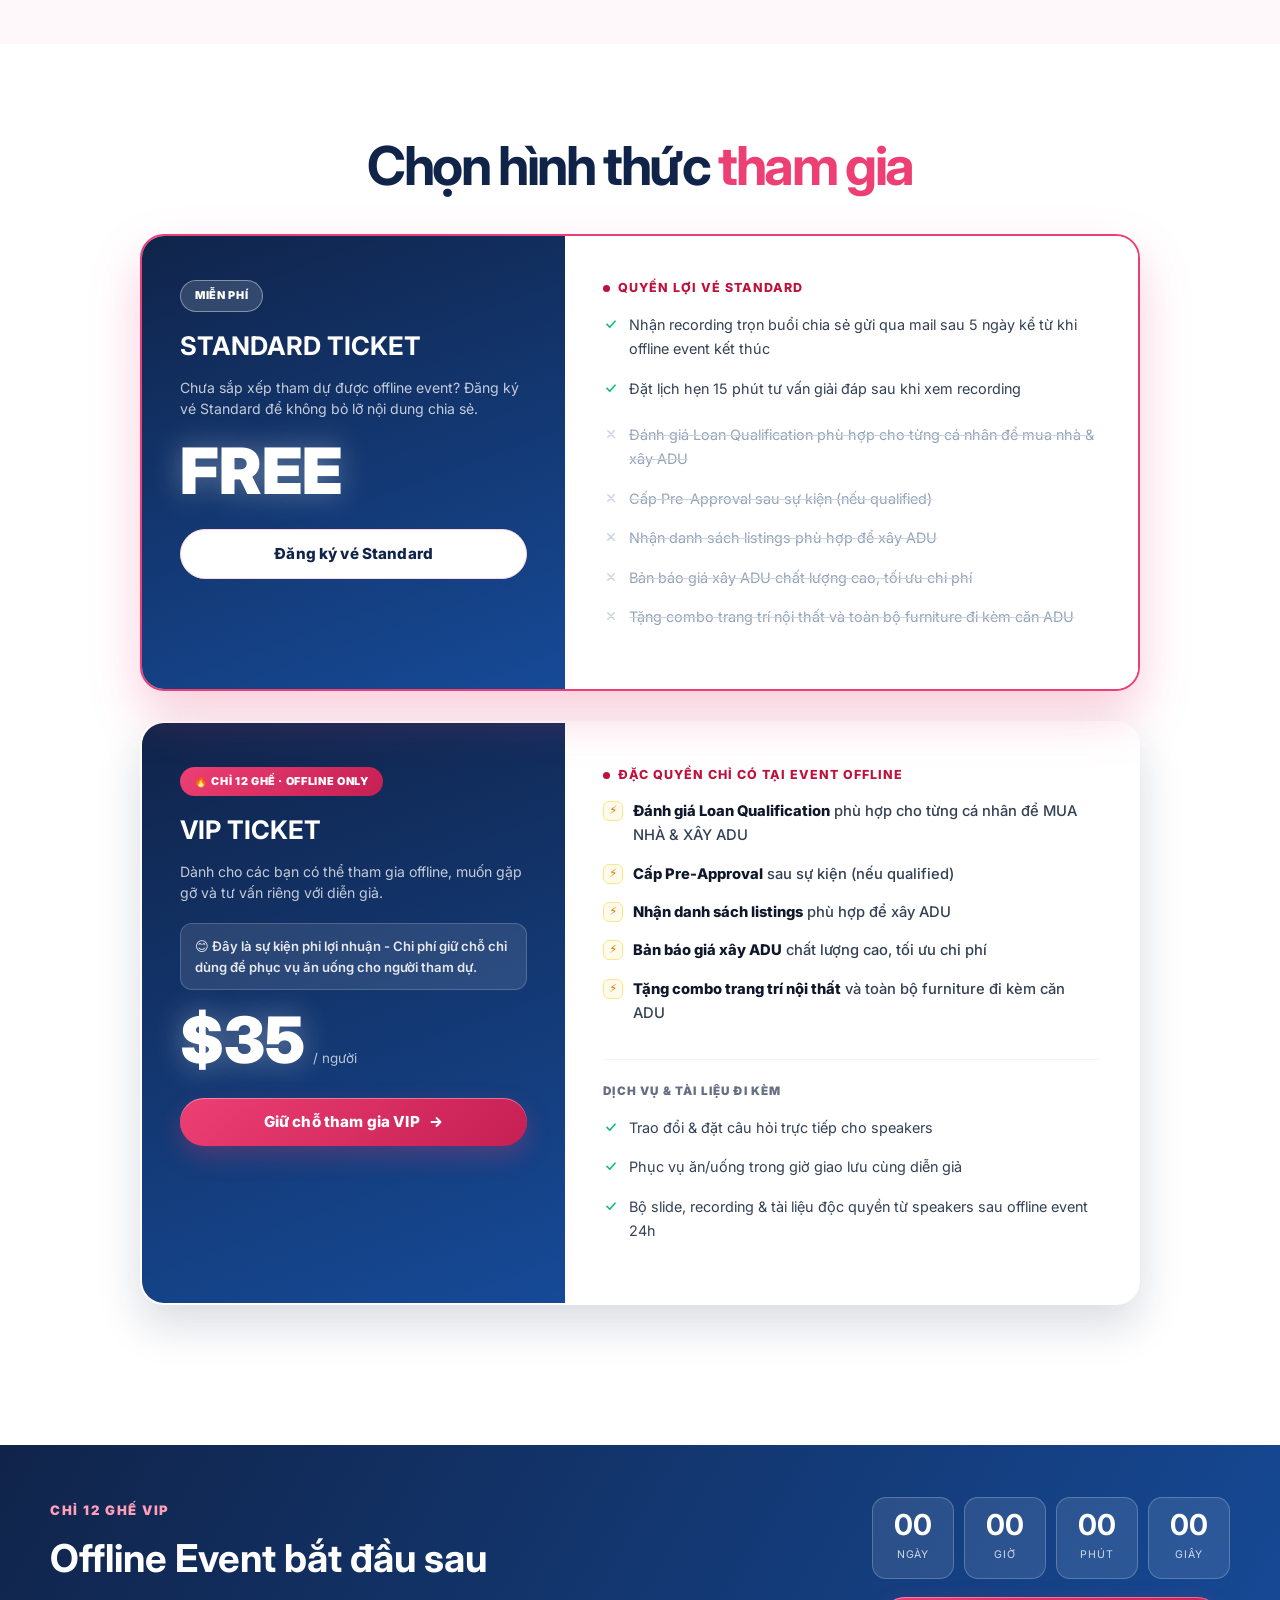
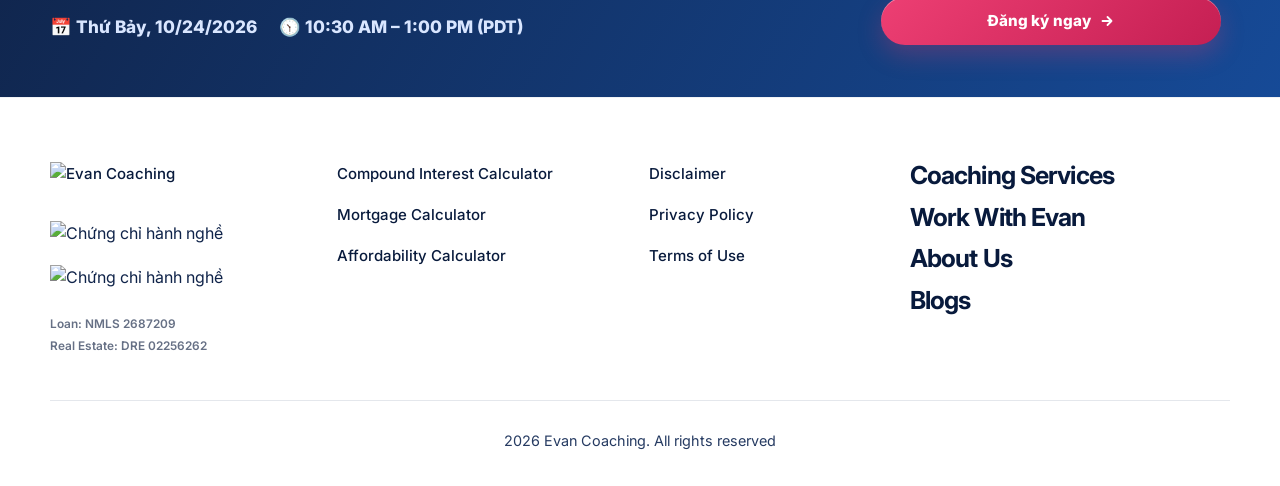
==== commit 6bf7f1d7: "Align VIP ticket section CTA wording with hero button Changes "Dang ky ve VIP ngay" to "Giu cho tham" ====
--- a/index.html
+++ b/index.html
@@ -285,7 +285,7 @@
               <p class="vip-feature-sub">Dành cho các bạn có thể tham gia offline, muốn gặp gỡ và tư vấn riêng với diễn giả.</p>
               <p class="vip-feature-note vip-feature-note-top">😊 Đây là sự kiện phi lợi nhuận - Chi phí giữ chỗ chỉ dùng để phục vụ ăn uống cho người tham dự.</p>
               <div class="price price-lg"><strong>$35</strong><span>/ người</span></div>
-              <a class="btn full" href="./vip/" data-track-content="vip-ticket">Đăng ký vé VIP ngay<svg class="btn-arrow" width="16" height="16" viewBox="0 0 16 16" fill="none" aria-hidden="true"><path d="M3.5 8H12.5M12.5 8L8.5 4M12.5 8L8.5 12" stroke="currentColor" stroke-width="1.8" stroke-linecap="round" stroke-linejoin="round"/></svg></a>
+              <a class="btn full" href="./vip/" data-track-content="vip-ticket">Giữ chỗ tham gia VIP<svg class="btn-arrow" width="16" height="16" viewBox="0 0 16 16" fill="none" aria-hidden="true"><path d="M3.5 8H12.5M12.5 8L8.5 4M12.5 8L8.5 12" stroke="currentColor" stroke-width="1.8" stroke-linecap="round" stroke-linejoin="round"/></svg></a>
             </div>
             <div class="vip-feature-right">
               <div class="vip-highlight">
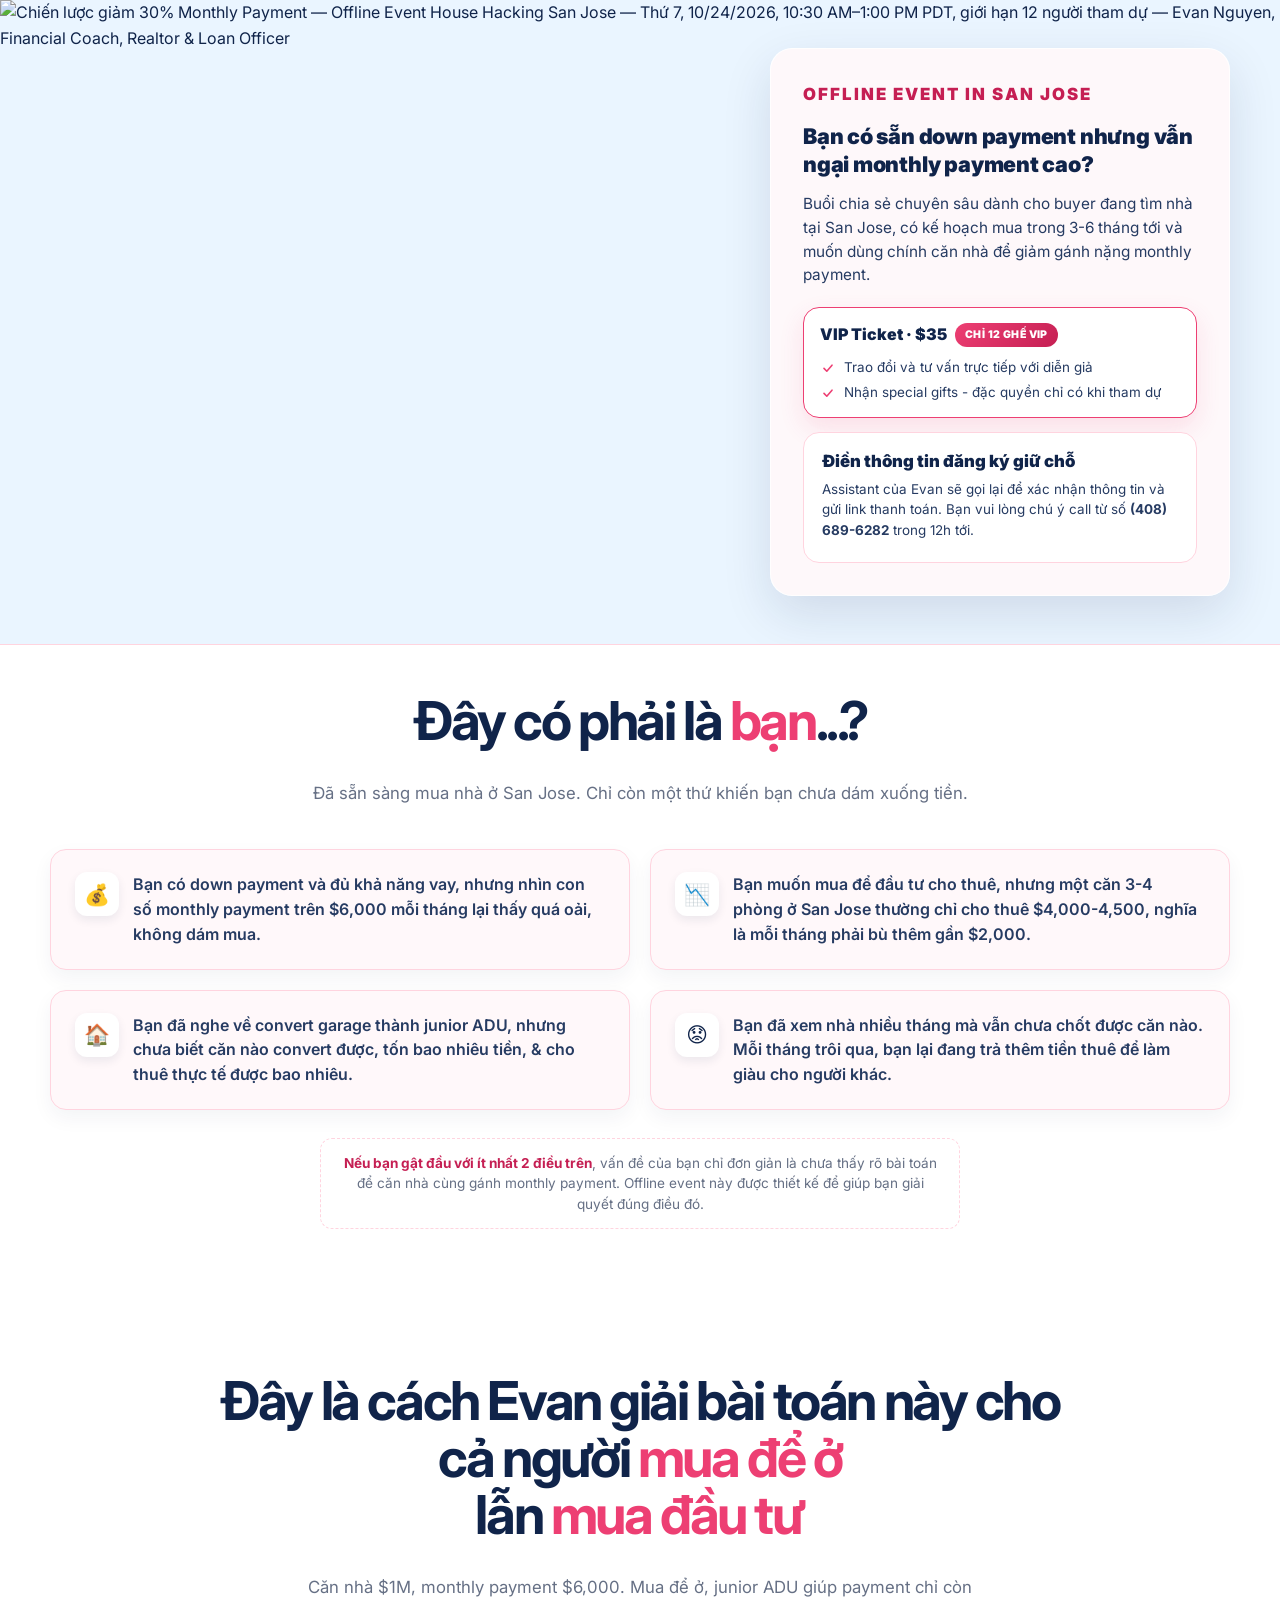
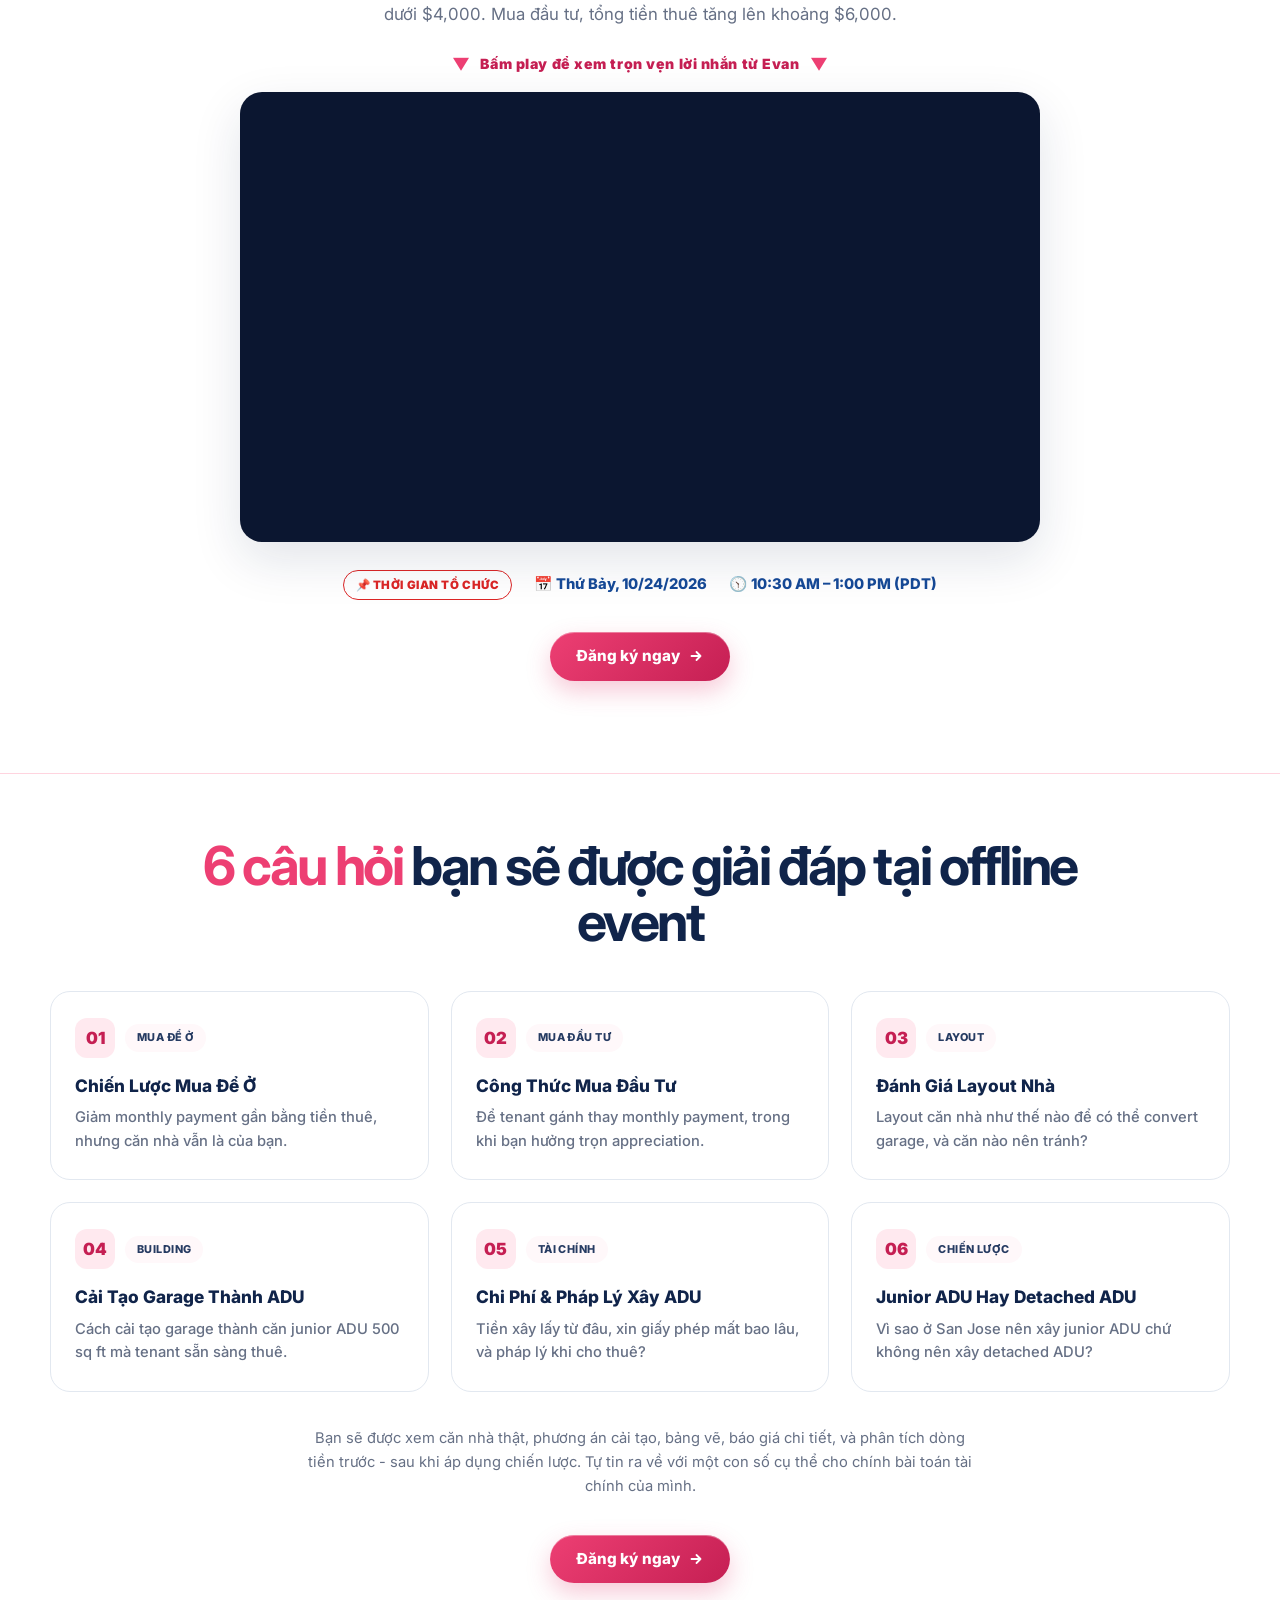
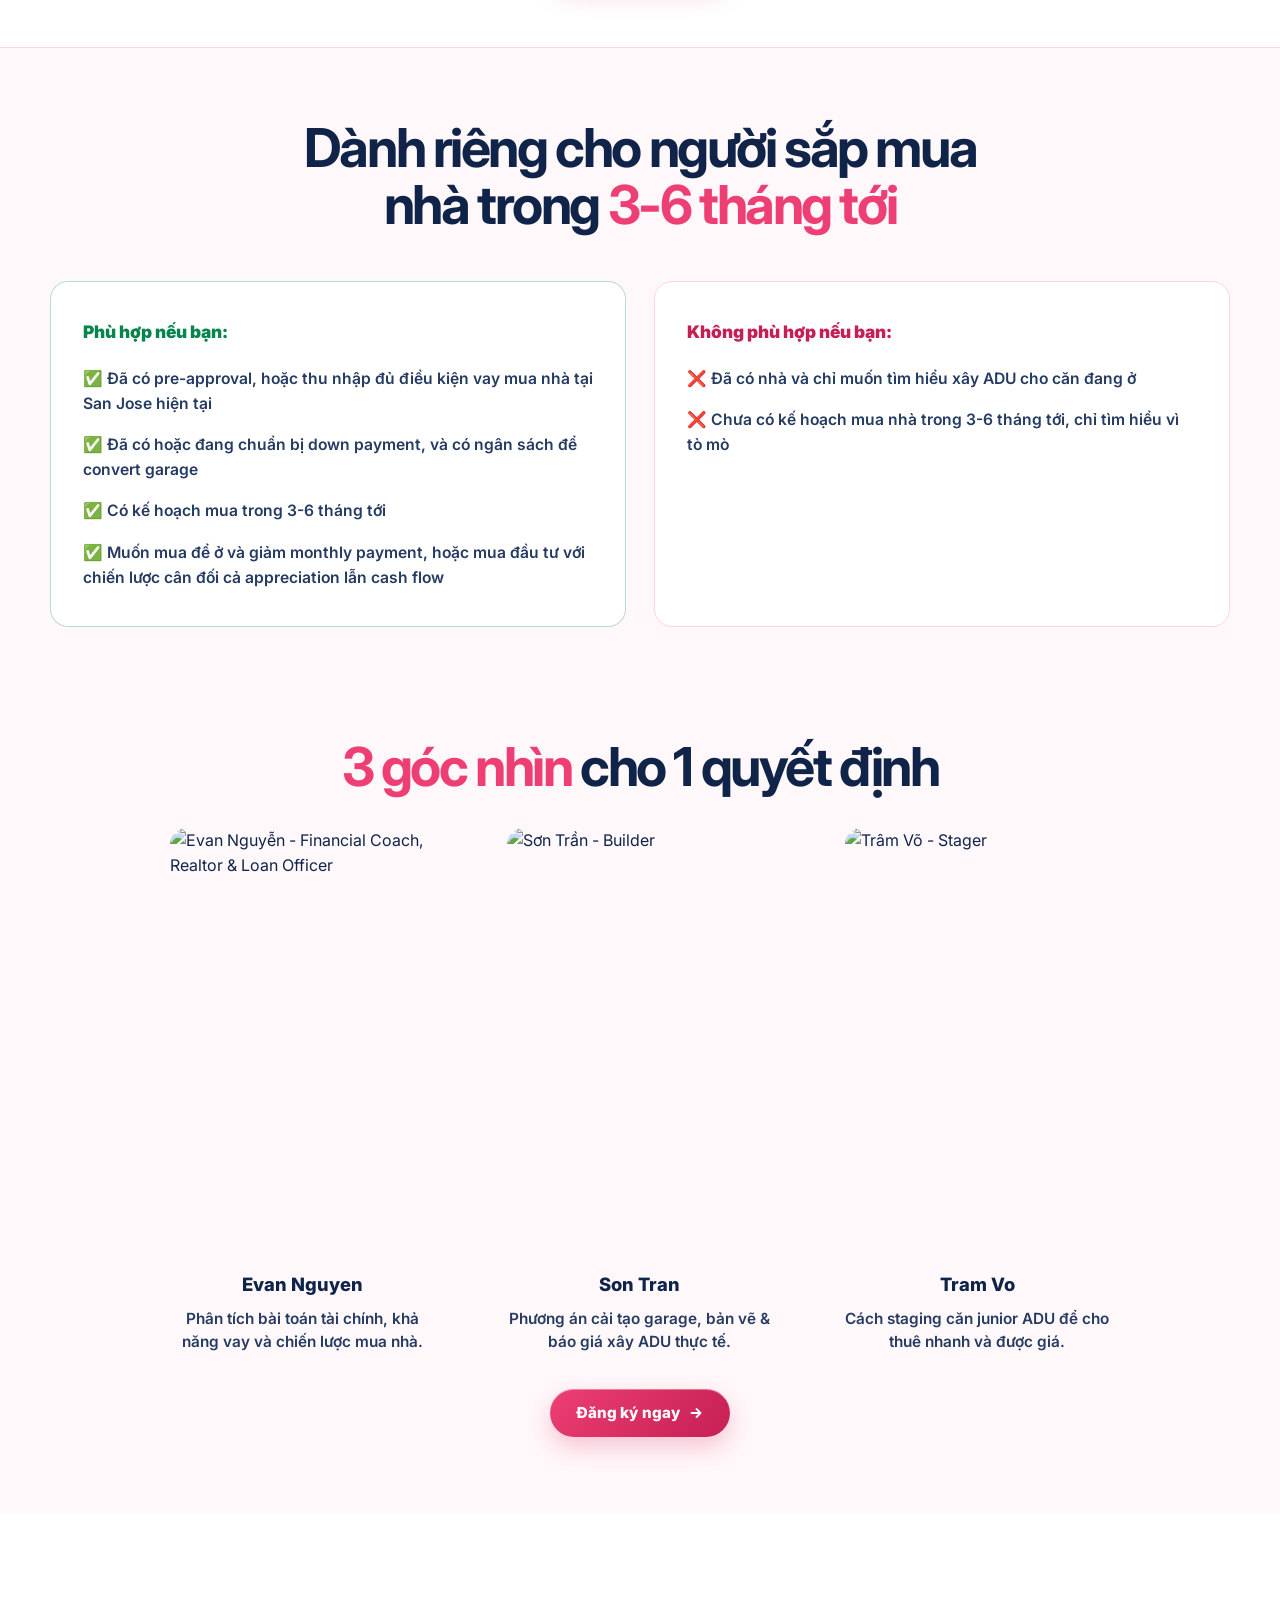
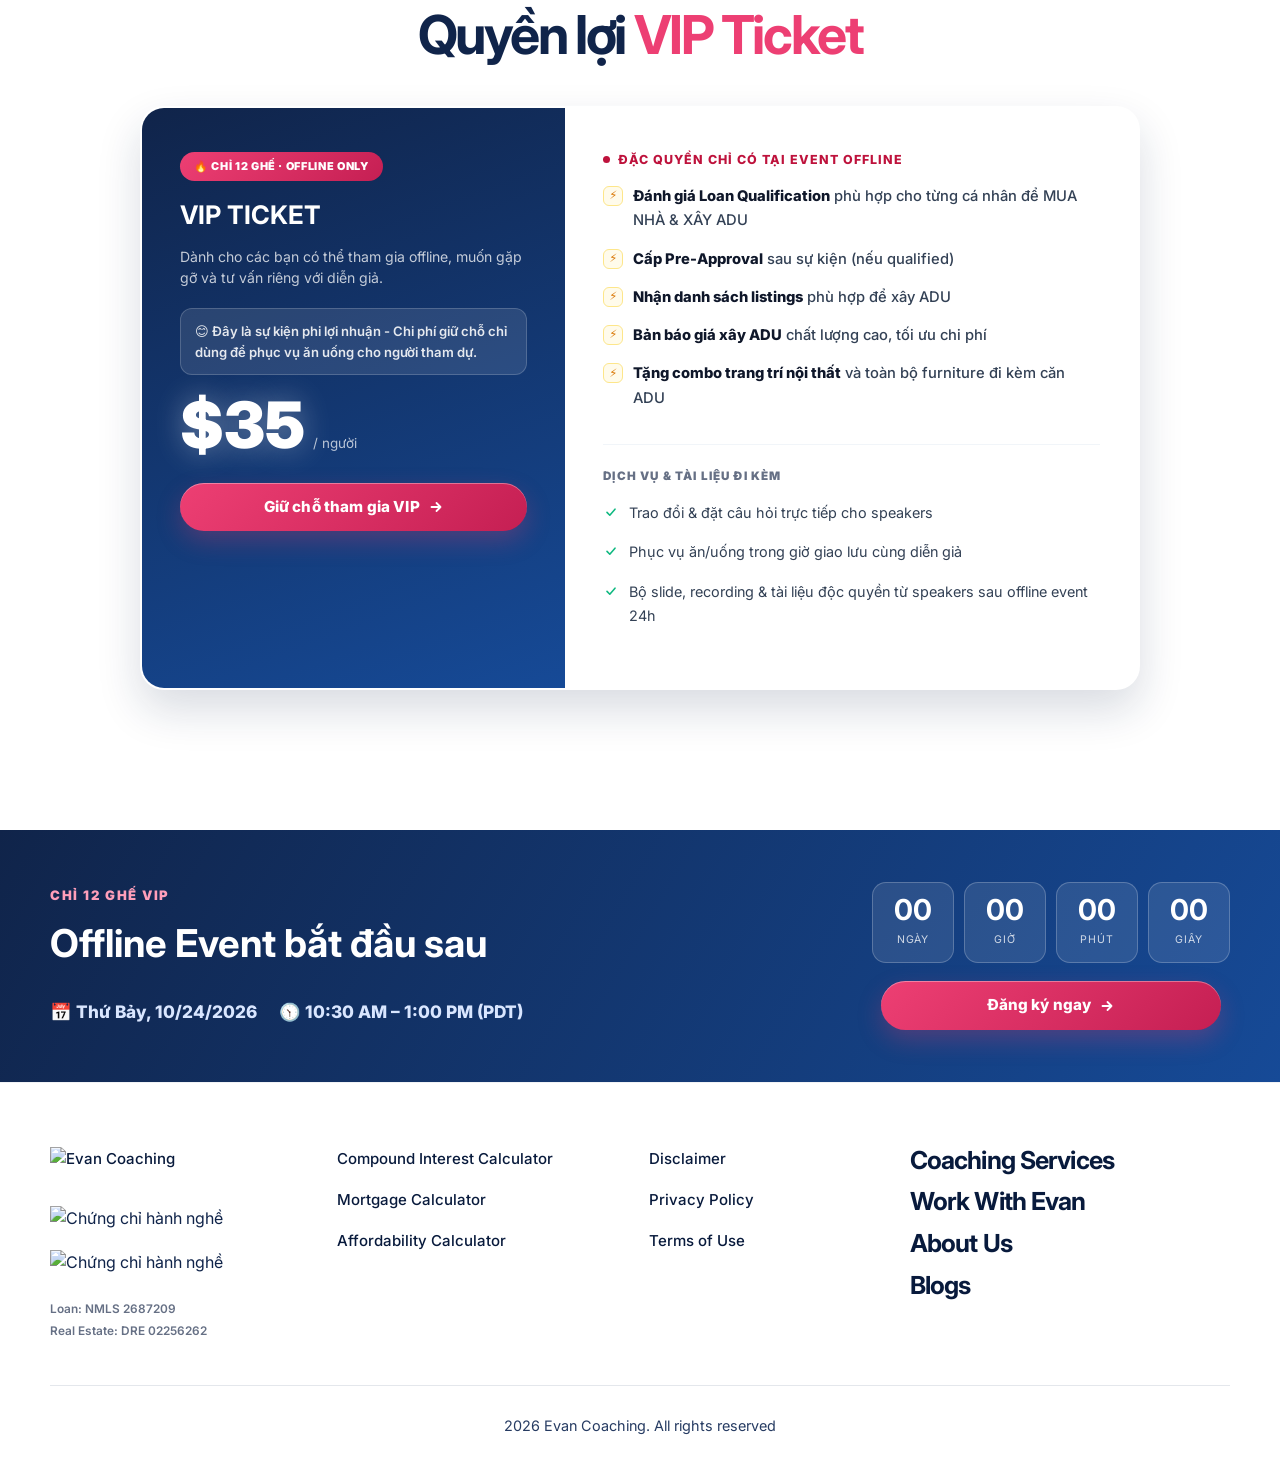
==== commit 55b76893: "Landing page: VIP-only offer with registration form in hero Remove the free Standard ticket and keep" ====
--- a/index.html
+++ b/index.html
@@ -10,6 +10,9 @@
   <!-- Meta Pixel Code -->
   <script src="/pixel-base.js"></script>
   <!-- End Meta Pixel Code -->
+  <!-- Vercel Web Analytics -->
+  <script src="/analytics-base.js"></script>
+  <!-- End Vercel Web Analytics -->
   <meta name="facebook-domain-verification" content="yif4pn6jmmkmnl0z7to4bw7xa4xt41" />
   <!-- Start of HubSpot Embed Code -->
   <script type="text/javascript" id="hs-script-loader" async defer src="//js.hs-scripts.com/43616350.js"></script>
@@ -53,31 +56,24 @@
             <li>Case study cùng Builder</li>
           </ul>
         </div>
-        <div class="hero-info">
+        <div class="hero-info" id="register">
           <p class="eyebrow">Offline event in San Jose</p>
           <p class="hero-info-title">Bạn có sẵn down payment nhưng vẫn ngại monthly payment cao?</p>
           <p class="hero-info-subtitle">Buổi chia sẻ chuyên sâu dành cho buyer đang tìm nhà tại San Jose, có kế hoạch mua trong 3-6 tháng tới và muốn dùng chính căn nhà để giảm gánh nặng monthly payment.</p>
-          <p class="hero-ticket-label">Chọn hạng vé</p>
-          <div class="hero-ticket-cards">
-            <article class="hero-ticket-card hero-ticket-vip">
-              <div class="hero-ticket-card-head">
-                <h3>VIP Ticket · $35</h3>
-                <span class="hero-ticket-badge">Chỉ 12 ghế VIP</span>
-              </div>
-              <ul class="hero-ticket-list">
-                <li><svg class="hero-ticket-check" width="16" height="16" viewBox="0 0 20 20" fill="none" aria-hidden="true"><path d="M5 10.5L8.5 14L15 6.5" stroke="currentColor" stroke-width="2" stroke-linecap="round" stroke-linejoin="round"/></svg><span>Trao đổi và tư vấn trực tiếp với diễn giả</span></li>
-                <li><svg class="hero-ticket-check" width="16" height="16" viewBox="0 0 20 20" fill="none" aria-hidden="true"><path d="M5 10.5L8.5 14L15 6.5" stroke="currentColor" stroke-width="2" stroke-linecap="round" stroke-linejoin="round"/></svg><span>Nhận special gifts - đặc quyền chỉ có khi tham dự</span></li>
-              </ul>
-              <a class="btn full" href="#ticket-vip" data-track-content="hero-vip-ticket">Giữ chỗ tham gia VIP</a>
-            </article>
-            <article class="hero-ticket-card hero-ticket-standard">
-              <h3>Standard Ticket · Miễn phí</h3>
-              <p class="hero-ticket-note">Chưa sắp xếp tham dự được offline event?</p>
-              <ul class="hero-ticket-list">
-                <li><svg class="hero-ticket-check" width="16" height="16" viewBox="0 0 20 20" fill="none" aria-hidden="true"><path d="M5 10.5L8.5 14L15 6.5" stroke="currentColor" stroke-width="2" stroke-linecap="round" stroke-linejoin="round"/></svg><span>Nhận recording trọn buổi chia sẻ</span></li>
-              </ul>
-              <a class="btn secondary full" href="#ticket-standard" data-track-content="hero-standard-ticket">Đăng ký vé Standard</a>
-            </article>
+          <div class="hero-offer">
+            <div class="hero-ticket-card-head">
+              <h3>VIP Ticket · $35</h3>
+              <span class="hero-ticket-badge">Chỉ 12 ghế VIP</span>
+            </div>
+            <ul class="hero-ticket-list">
+              <li><svg class="hero-ticket-check" width="16" height="16" viewBox="0 0 20 20" fill="none" aria-hidden="true"><path d="M5 10.5L8.5 14L15 6.5" stroke="currentColor" stroke-width="2" stroke-linecap="round" stroke-linejoin="round"/></svg><span>Trao đổi và tư vấn trực tiếp với diễn giả</span></li>
+              <li><svg class="hero-ticket-check" width="16" height="16" viewBox="0 0 20 20" fill="none" aria-hidden="true"><path d="M5 10.5L8.5 14L15 6.5" stroke="currentColor" stroke-width="2" stroke-linecap="round" stroke-linejoin="round"/></svg><span>Nhận special gifts - đặc quyền chỉ có khi tham dự</span></li>
+            </ul>
+          </div>
+          <div class="hero-form-card">
+            <h3 class="hero-form-title">Điền thông tin đăng ký giữ chỗ</h3>
+            <p class="hero-form-subtext">Assistant của Evan sẽ gọi lại để xác nhận thông tin và gửi link thanh toán. Bạn vui lòng chú ý call từ số <strong>(408) 689-6282</strong> trong 12h tới.</p>
+            <div class="hs-form-frame" data-region="na1" data-form-id="bfde39a6-7baf-46d2-a681-3184dc1c01f1" data-portal-id="43616350"></div>
           </div>
         </div>
       </div>
@@ -114,7 +110,7 @@
             <div class="time-box"><strong data-minutes>00</strong><span>PHÚT</span></div>
             <div class="time-box"><strong data-seconds>00</strong><span>GIÂY</span></div>
           </div>
-          <a class="btn countdown-cta" href="#ticket" data-track-content="countdown-cta">Đăng ký ngay<svg class="btn-arrow" width="16" height="16" viewBox="0 0 16 16" fill="none" aria-hidden="true"><path d="M3.5 8H12.5M12.5 8L8.5 4M12.5 8L8.5 12" stroke="currentColor" stroke-width="1.8" stroke-linecap="round" stroke-linejoin="round"/></svg></a>
+          <a class="btn countdown-cta" href="#register" data-track-content="countdown-cta">Đăng ký ngay<svg class="btn-arrow" width="16" height="16" viewBox="0 0 16 16" fill="none" aria-hidden="true"><path d="M3.5 8H12.5M12.5 8L8.5 4M12.5 8L8.5 12" stroke="currentColor" stroke-width="1.8" stroke-linecap="round" stroke-linejoin="round"/></svg></a>
         </div>
       </div>
     </section>
@@ -132,7 +128,7 @@
           <span class="video-pin-item">📅 <strong>Thứ Bảy, 10/24/2026</strong></span>
           <span class="video-pin-item">🕥 <strong>10:30 AM – 1:00 PM (PDT)</strong></span>
         </div>
-        <a class="btn video-cta" href="#ticket" data-track-content="solution-cta">Đăng ký ngay<svg class="btn-arrow" width="16" height="16" viewBox="0 0 16 16" fill="none" aria-hidden="true"><path d="M3.5 8H12.5M12.5 8L8.5 4M12.5 8L8.5 12" stroke="currentColor" stroke-width="1.8" stroke-linecap="round" stroke-linejoin="round"/></svg></a>
+        <a class="btn video-cta" href="#register" data-track-content="solution-cta">Đăng ký ngay<svg class="btn-arrow" width="16" height="16" viewBox="0 0 16 16" fill="none" aria-hidden="true"><path d="M3.5 8H12.5M12.5 8L8.5 4M12.5 8L8.5 12" stroke="currentColor" stroke-width="1.8" stroke-linecap="round" stroke-linejoin="round"/></svg></a>
       </div>
     </section>
 
@@ -193,7 +189,7 @@
         </div>
         <p class="agenda-note">Bạn sẽ được xem căn nhà thật, phương án cải tạo, bảng vẽ, báo giá chi tiết, và phân tích dòng tiền trước - sau khi áp dụng chiến lược. Tự tin ra về với một con số cụ thể cho chính bài toán tài chính của mình.</p>
         <div class="agenda-cta-wrap">
-          <a href="#ticket" class="btn agenda-cta" data-track-content="agenda-cta">Đăng ký ngay<svg class="btn-arrow" width="16" height="16" viewBox="0 0 16 16" fill="none" aria-hidden="true"><path d="M3.5 8H12.5M12.5 8L8.5 4M12.5 8L8.5 12" stroke="currentColor" stroke-width="1.8" stroke-linecap="round" stroke-linejoin="round"/></svg></a>
+          <a href="#register" class="btn agenda-cta" data-track-content="agenda-cta">Đăng ký ngay<svg class="btn-arrow" width="16" height="16" viewBox="0 0 16 16" fill="none" aria-hidden="true"><path d="M3.5 8H12.5M12.5 8L8.5 4M12.5 8L8.5 12" stroke="currentColor" stroke-width="1.8" stroke-linecap="round" stroke-linejoin="round"/></svg></a>
         </div>
       </div>
     </section>
@@ -215,7 +211,7 @@
             <span class="audience-col-title">Không phù hợp nếu bạn:</span>
             <ul class="audience-list">
               <li>❌ Đã có nhà và chỉ muốn tìm hiểu xây ADU cho căn đang ở</li>
-              <li>❌ Chưa có kế hoạch mua nhà trong 3-6 tháng tới, chỉ tìm hiểu vì tò mò (nên đăng ký nhận recording sau offline event)</li>
+              <li>❌ Chưa có kế hoạch mua nhà trong 3-6 tháng tới, chỉ tìm hiểu vì tò mò</li>
             </ul>
           </div>
         </div>
@@ -242,7 +238,7 @@
           </article>
         </div>
         <div class="agenda-cta-wrap">
-          <a href="#ticket" class="btn" data-track-content="speakers-cta">Đăng ký ngay<svg class="btn-arrow" width="16" height="16" viewBox="0 0 16 16" fill="none" aria-hidden="true"><path d="M3.5 8H12.5M12.5 8L8.5 4M12.5 8L8.5 12" stroke="currentColor" stroke-width="1.8" stroke-linecap="round" stroke-linejoin="round"/></svg></a>
+          <a href="#register" class="btn" data-track-content="speakers-cta">Đăng ký ngay<svg class="btn-arrow" width="16" height="16" viewBox="0 0 16 16" fill="none" aria-hidden="true"><path d="M3.5 8H12.5M12.5 8L8.5 4M12.5 8L8.5 12" stroke="currentColor" stroke-width="1.8" stroke-linecap="round" stroke-linejoin="round"/></svg></a>
         </div>
       </div>
     </section>
@@ -250,34 +246,9 @@
     <section class="tickets-section" id="ticket" aria-labelledby="tickets-title">
       <div class="container">
         <div class="tickets-head">
-          <h2 class="section-title" id="tickets-title">Chọn hình thức <span class="accent">tham gia</span></h2>
+          <h2 class="section-title" id="tickets-title">Quyền lợi <span class="accent">VIP Ticket</span></h2>
         </div>
         <div class="tickets-cards">
-          <article id="ticket-standard" class="ticket-card ticket-card-standard vip-feature-card is-highlighted">
-            <div class="vip-feature-left">
-              <span class="vip-feature-badge vip-feature-badge-outline">MIỄN PHÍ</span>
-              <h3>STANDARD TICKET</h3>
-              <p class="vip-feature-sub">Chưa sắp xếp tham dự được offline event? Đăng ký vé Standard để không bỏ lỡ nội dung chia sẻ.</p>
-              <div class="price price-lg"><strong>FREE</strong></div>
-              <a class="btn secondary full" href="./standard/" data-track-content="standard-ticket">Đăng ký vé Standard</a>
-            </div>
-            <div class="vip-feature-right">
-              <div class="vip-highlight">
-                <h4 class="vip-highlight-title">QUYỀN LỢI VÉ STANDARD</h4>
-                <ul class="perks">
-                  <li><svg class="perk-check" width="16" height="16" viewBox="0 0 20 20" fill="none" aria-hidden="true"><path d="M5 10.5L8.5 14L15 6.5" stroke="currentColor" stroke-width="2" stroke-linecap="round" stroke-linejoin="round"/></svg><span>Nhận recording trọn buổi chia sẻ gửi qua mail sau 5 ngày kể từ khi offline event kết thúc</span></li>
-                  <li><svg class="perk-check" width="16" height="16" viewBox="0 0 20 20" fill="none" aria-hidden="true"><path d="M5 10.5L8.5 14L15 6.5" stroke="currentColor" stroke-width="2" stroke-linecap="round" stroke-linejoin="round"/></svg><span>Đặt lịch hẹn 15 phút tư vấn giải đáp sau khi xem recording</span></li>
-                </ul>
-              </div>
-              <ul class="perks-x">
-                <li><svg class="perk-x" width="16" height="16" viewBox="0 0 20 20" fill="none" aria-hidden="true"><path d="M6 6L14 14M14 6L6 14" stroke="currentColor" stroke-width="2" stroke-linecap="round" stroke-linejoin="round"/></svg><span>Đánh giá Loan Qualification phù hợp cho từng cá nhân để mua nhà &amp; xây ADU</span></li>
-                <li><svg class="perk-x" width="16" height="16" viewBox="0 0 20 20" fill="none" aria-hidden="true"><path d="M6 6L14 14M14 6L6 14" stroke="currentColor" stroke-width="2" stroke-linecap="round" stroke-linejoin="round"/></svg><span>Cấp Pre-Approval sau sự kiện (nếu qualified)</span></li>
-                <li><svg class="perk-x" width="16" height="16" viewBox="0 0 20 20" fill="none" aria-hidden="true"><path d="M6 6L14 14M14 6L6 14" stroke="currentColor" stroke-width="2" stroke-linecap="round" stroke-linejoin="round"/></svg><span>Nhận danh sách listings phù hợp để xây ADU</span></li>
-                <li><svg class="perk-x" width="16" height="16" viewBox="0 0 20 20" fill="none" aria-hidden="true"><path d="M6 6L14 14M14 6L6 14" stroke="currentColor" stroke-width="2" stroke-linecap="round" stroke-linejoin="round"/></svg><span>Bản báo giá xây ADU chất lượng cao, tối ưu chi phí</span></li>
-                <li><svg class="perk-x" width="16" height="16" viewBox="0 0 20 20" fill="none" aria-hidden="true"><path d="M6 6L14 14M14 6L6 14" stroke="currentColor" stroke-width="2" stroke-linecap="round" stroke-linejoin="round"/></svg><span>Tặng combo trang trí nội thất và toàn bộ furniture đi kèm căn ADU</span></li>
-              </ul>
-            </div>
-          </article>
           <article id="ticket-vip" class="ticket-card ticket-card-vip vip-feature-card">
             <div class="vip-feature-left">
               <span class="vip-feature-badge">🔥 CHỈ 12 GHẾ · OFFLINE ONLY</span>
@@ -285,7 +256,7 @@
               <p class="vip-feature-sub">Dành cho các bạn có thể tham gia offline, muốn gặp gỡ và tư vấn riêng với diễn giả.</p>
               <p class="vip-feature-note vip-feature-note-top">😊 Đây là sự kiện phi lợi nhuận - Chi phí giữ chỗ chỉ dùng để phục vụ ăn uống cho người tham dự.</p>
               <div class="price price-lg"><strong>$35</strong><span>/ người</span></div>
-              <a class="btn full" href="./vip/" data-track-content="vip-ticket">Giữ chỗ tham gia VIP<svg class="btn-arrow" width="16" height="16" viewBox="0 0 16 16" fill="none" aria-hidden="true"><path d="M3.5 8H12.5M12.5 8L8.5 4M12.5 8L8.5 12" stroke="currentColor" stroke-width="1.8" stroke-linecap="round" stroke-linejoin="round"/></svg></a>
+              <a class="btn full" href="#register" data-track-content="vip-ticket">Giữ chỗ tham gia VIP<svg class="btn-arrow" width="16" height="16" viewBox="0 0 16 16" fill="none" aria-hidden="true"><path d="M3.5 8H12.5M12.5 8L8.5 4M12.5 8L8.5 12" stroke="currentColor" stroke-width="1.8" stroke-linecap="round" stroke-linejoin="round"/></svg></a>
             </div>
             <div class="vip-feature-right">
               <div class="vip-highlight">
@@ -315,7 +286,7 @@
   </main>
 
   <div class="mobile-sticky-cta" data-mobile-sticky-cta>
-    <a class="btn full" href="#ticket" data-track-content="mobile-sticky-cta">Đăng ký ngay<svg class="btn-arrow" width="16" height="16" viewBox="0 0 16 16" fill="none" aria-hidden="true"><path d="M3.5 8H12.5M12.5 8L8.5 4M12.5 8L8.5 12" stroke="currentColor" stroke-width="1.8" stroke-linecap="round" stroke-linejoin="round"/></svg></a>
+    <a class="btn full" href="#register" data-track-content="mobile-sticky-cta">Đăng ký ngay<svg class="btn-arrow" width="16" height="16" viewBox="0 0 16 16" fill="none" aria-hidden="true"><path d="M3.5 8H12.5M12.5 8L8.5 4M12.5 8L8.5 12" stroke="currentColor" stroke-width="1.8" stroke-linecap="round" stroke-linejoin="round"/></svg></a>
   </div>
 
   <footer class="site-footer">
@@ -340,5 +311,6 @@
     </div>
   </footer>
   <script src="./app.js"></script>
+  <script src="https://js.hsforms.net/forms/embed/43616350.js" defer></script>
 </body>
 </html>
--- a/styles.css
+++ b/styles.css
@@ -94,6 +94,12 @@
 .hero-ticket-list li { display: flex; align-items: flex-start; gap: 8px; color: var(--ink-2); font-size: .84rem; line-height: 1.4; }
 .hero-ticket-check { flex: none; margin-top: 2px; color: var(--pink); }
 .hero-ticket-card .btn { min-height: 42px; padding: 10px 20px; font-size: .88rem; }
+.hero-offer { margin: 0 0 14px; padding: 14px 16px 2px; border: 1.5px solid var(--pink); border-radius: 16px; background: #fff; box-shadow: 0 10px 24px rgba(237,63,115,.14); }
+.hero-form-card { overflow: hidden; padding: 18px 18px 8px; border: 1.5px solid var(--rose-200); border-radius: 16px; background: #fff; }
+.hero-form-title { margin: 0 0 6px; color: var(--ink); font-size: 1.05rem; font-weight: 900; line-height: 1.3; }
+.hero-form-subtext { margin: 0 0 14px; color: var(--ink-2); font-size: .84rem; line-height: 1.5; }
+.hero-form-card .hs-form-frame { margin: 0 -40px; }
+.hero-offer h3 { margin: 0; color: var(--ink); font-size: 1rem; font-weight: 900; }
 
 /* Reusable badge + accent + reveal-on-scroll */
 .badge-pill { display: inline-flex; width: fit-content; margin: 0 auto 16px; padding: 8px 16px; border: 1px solid var(--rose-200); border-radius: 999px; color: var(--pink-dark); background: var(--rose-100); font-size: .8rem; font-weight: 700; letter-spacing: .02em; }
